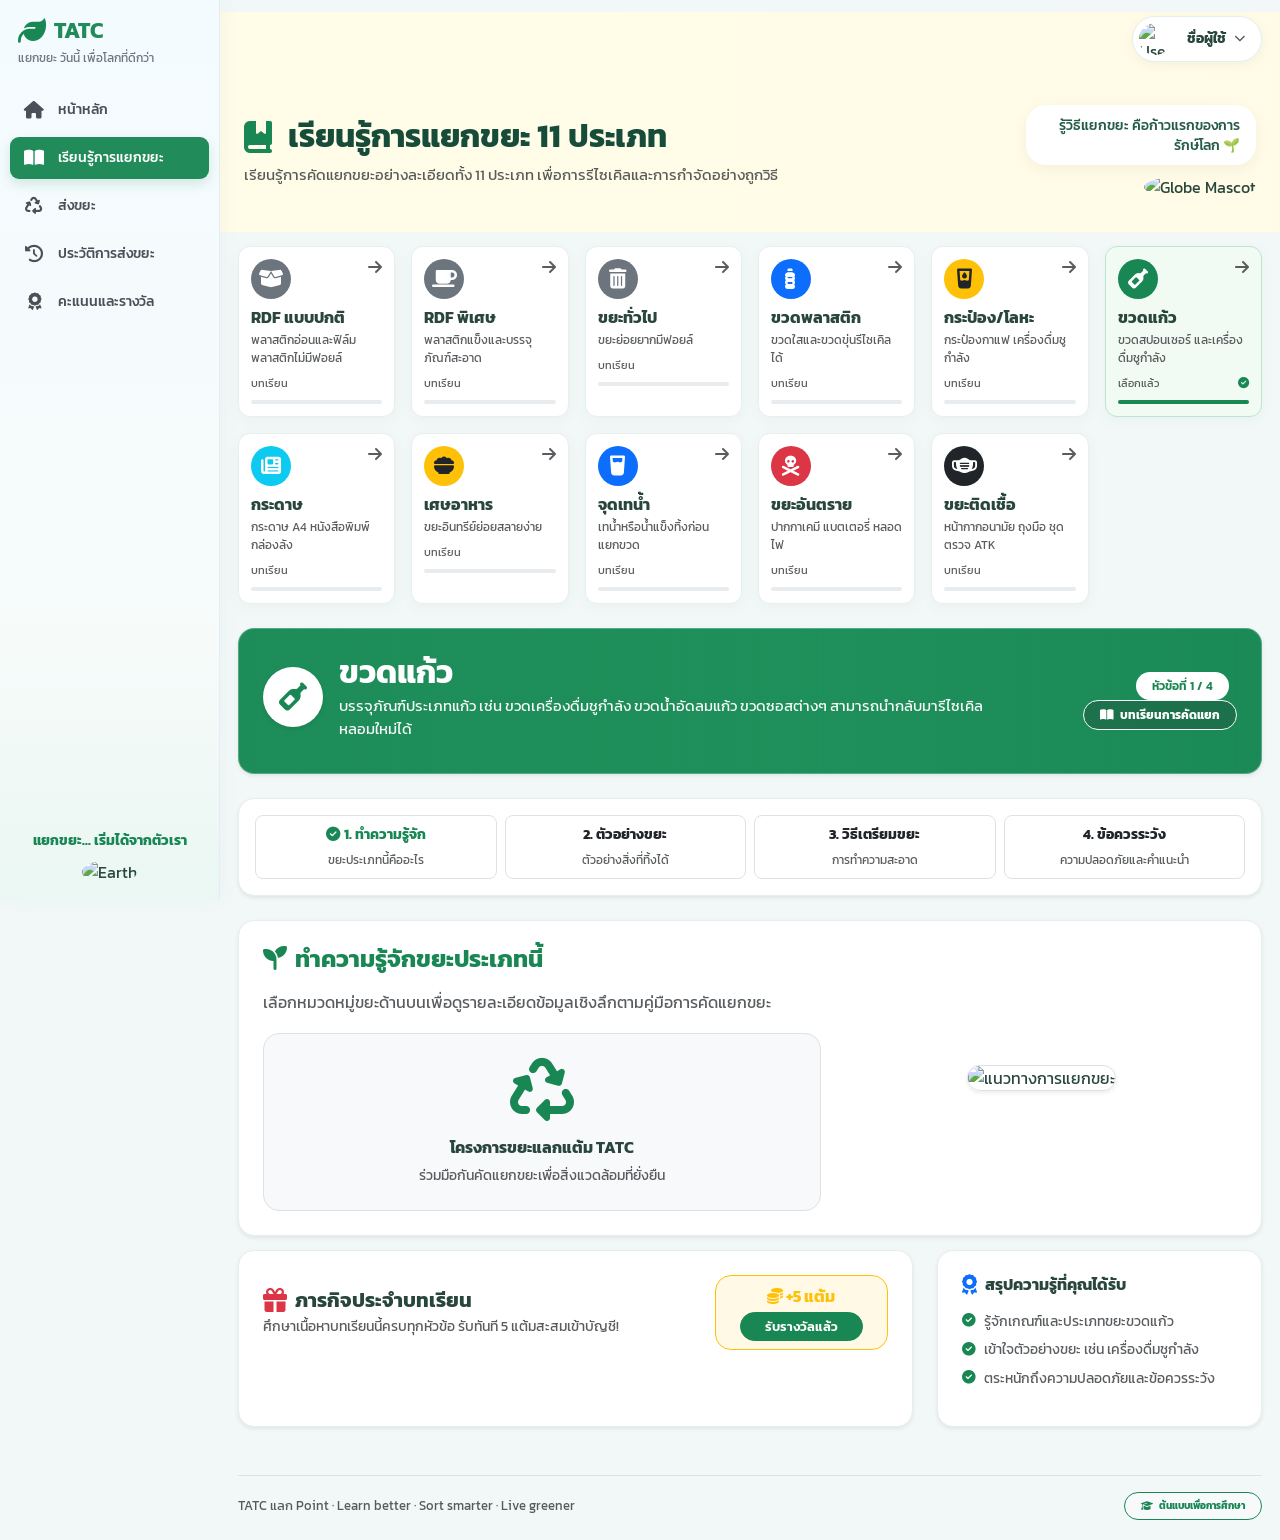
==== education.html @ 81dd71fe "First Commit First" ====
<!DOCTYPE html>
<html lang="th">
<head>
    <meta charset="UTF-8">
    <meta name="viewport" content="width=device-width, initial-scale=1.0">
    <title>TATC แลก Point - เรียนรู้การแยกขยะ 11 ประเภท</title>
    <!-- Bootstrap 5 CSS -->
    <link href="https://cdn.jsdelivr.net/npm/bootstrap@5.3.2/dist/css/bootstrap.min.css" rel="stylesheet">
    <!-- Font Awesome Icons -->
    <link rel="stylesheet" href="https://cdnjs.cloudflare.com/ajax/libs/font-awesome/6.4.0/css/all.min.css">
    <!-- Google Fonts (Kanit) -->
    <link href="https://fonts.googleapis.com/css2?family=Kanit:wght@300;400;500;600;700&display=swap" rel="stylesheet">
    <link rel="stylesheet" href="shared.css">
    
    <style>
        body {
            font-family: 'Kanit', sans-serif;
            background-color: #f4f8f5;
            color: #333;
            overflow-x: hidden;
        }
        
        /* Sidebar Styling */
        .sidebar {
            width: 260px;
            background: #ffffff;
            min-height: 100vh;
            position: fixed;
            top: 0;
            left: 0;
            z-index: 1000;
            box-shadow: 2px 0 10px rgba(0,0,0,0.03);
            display: flex;
            flex-direction: column;
            justify-content: space-between;
        }
        .sidebar-brand {
            padding: 20px 24px;
        }
        .brand-title {
            color: #198754;
            font-weight: 700;
            font-size: 1.5rem;
            margin-bottom: 0;
        }
        .brand-subtitle {
            font-size: 0.75rem;
            color: #6c757d;
        }
        .sidebar-menu {
            padding: 0 16px;
            list-style: none;
            margin: 0;
        }
        .sidebar-menu li a {
            display: flex;
            align-items: center;
            padding: 12px 16px;
            color: #495057;
            text-decoration: none;
            border-radius: 12px;
            font-weight: 500;
            margin-bottom: 6px;
            transition: all 0.2s;
        }
        .sidebar-menu li a i {
            margin-right: 12px;
            font-size: 1.1rem;
            width: 24px;
            text-align: center;
        }
        .sidebar-menu li.active a, .sidebar-menu li a:hover {
            background-color: #198754;
            color: #ffffff;
        }
        .sidebar-profile-card {
            background: #f8f9fa;
            border-radius: 16px;
            padding: 12px 16px;
            margin: 16px;
            display: flex;
            align-items: center;
        }
        .sidebar-profile-card img {
            width: 40px;
            height: 40px;
            border-radius: 50%;
            object-fit: cover;
            margin-right: 12px;
        }
        .sidebar-footer-banner {
            padding: 16px;
            text-align: center;
        }

        /* Main Content Layout */
        .main-content {
            margin-left: 260px;
            padding: 24px;
        }

        /* Top Header Navbar */
        .top-navbar {
            display: flex;
            justify-content: flex-end;
            align-items: center;
            margin-bottom: 24px;
        }
        .top-icon-btn {
            background: #ffffff;
            border: none;
            width: 40px;
            height: 40px;
            border-radius: 50%;
            box-shadow: 0 2px 5px rgba(0,0,0,0.05);
            display: flex;
            align-items: center;
            justify-content: center;
            margin-right: 12px;
            color: #495057;
            position: relative;
        }
        .top-user-pill {
            background: #ffffff;
            border-radius: 50px;
            padding: 6px 16px 6px 6px;
            display: flex;
            align-items: center;
            box-shadow: 0 2px 5px rgba(0,0,0,0.05);
        }
        .top-user-pill img {
            width: 32px;
            height: 32px;
            border-radius: 50%;
            margin-right: 8px;
        }

        /* Hero Banner */
        .hero-banner {
            background: linear-gradient(135deg, #e8f5e9 0%, #c8e6c9 100%);
            border-radius: 24px;
            padding: 30px;
            position: relative;
            margin-bottom: 24px;
            overflow: hidden;
        }
        .hero-banner h1 {
            color: #1b5e20;
            font-weight: 700;
        }
        .speech-bubble {
            background: #ffffff;
            padding: 10px 16px;
            border-radius: 20px;
            font-size: 0.85rem;
            font-weight: 500;
            box-shadow: 0 4px 15px rgba(0,0,0,0.05);
            display: inline-block;
            position: relative;
        }

        /* Category Cards Row */
        .category-card {
            background: #ffffff;
            border-radius: 16px;
            padding: 16px;
            border: 2px solid transparent;
            transition: all 0.2s;
            cursor: pointer;
            box-shadow: 0 2px 8px rgba(0,0,0,0.02);
            height: 100%;
        }
        .category-card.active {
            border-color: #198754;
            background: #fdfdfd;
        }
        .cat-icon {
            width: 48px;
            height: 48px;
            border-radius: 12px;
            display: flex;
            align-items: center;
            justify-content: center;
            font-size: 1.25rem;
            color: #ffffff;
            margin-bottom: 12px;
        }

        /* Lesson Main Card */
        .lesson-main-card {
            background: linear-gradient(135deg, #1b5e20 0%, #2e7d32 100%);
            border-radius: 24px;
            color: #ffffff;
            padding: 24px;
            margin-bottom: 24px;
            position: relative;
        }

        /* Lesson Content Container */
        .content-box {
            background: #ffffff;
            border-radius: 24px;
            padding: 24px;
            box-shadow: 0 2px 10px rgba(0,0,0,0.02);
            margin-bottom: 24px;
        }
        
        /* Stepper List */
        .stepper-list {
            list-style: none;
            padding: 0;
            margin: 0;
        }
        .stepper-item {
            display: flex;
            align-items: center;
            padding: 12px 16px;
            border-radius: 12px;
            margin-bottom: 8px;
            cursor: pointer;
            background: #f8f9fa;
            font-weight: 500;
            color: #495057;
        }
        .stepper-item.active {
            background: #e8f5e9;
            color: #198754;
            border-left: 4px solid #198754;
        }
        .stepper-number {
            width: 28px;
            height: 28px;
            border-radius: 50%;
            background: #e9ecef;
            color: #495057;
            display: flex;
            align-items: center;
            justify-content: center;
            font-size: 0.85rem;
            margin-right: 12px;
            font-weight: 600;
        }
        .stepper-item.active .stepper-number {
            background: #198754;
            color: #ffffff;
        }

        /* Info Highlight Box */
        .info-highlight {
            background: #fff8e1;
            border-radius: 16px;
            padding: 16px;
            border: 1px solid #ffe082;
            display: flex;
            align-items: center;
            justify-content: space-between;
            margin-bottom: 20px;
        }

        /* Video Mockup */
        .video-mockup {
            background: #000;
            border-radius: 16px;
            overflow: hidden;
            position: relative;
            height: 240px;
            display: flex;
            align-items: center;
            justify-content: center;
            background-image: url('https://images.unsplash.com/photo-1532996122724-e3c3fa4a0d5d?auto=format&fit=crop&w=800&q=80');
            background-size: cover;
            background-position: center;
        }
        .video-overlay {
            position: absolute;
            top: 0; left: 0; width: 100%; height: 100%;
            background: rgba(0,0,0,0.3);
            display: flex;
            flex-direction: column;
            justify-content: space-between;
            padding: 16px;
        }

        /* Quiz Card Styling */
        .quiz-option {
            border: 1px solid #dee2e6;
            border-radius: 12px;
            padding: 12px 16px;
            margin-bottom: 10px;
            display: flex;
            align-items: center;
            cursor: pointer;
            transition: all 0.2s;
        }
        .quiz-option.selected-correct {
            border-color: #198754;
            background: #f4fcf6;
        }
        .quiz-badge-letter {
            width: 28px;
            height: 28px;
            border-radius: 50%;
            background: #e9ecef;
            display: flex;
            align-items: center;
            justify-content: center;
            font-size: 0.85rem;
            font-weight: 600;
            margin-right: 12px;
        }
        .quiz-option.selected-correct .quiz-badge-letter {
            background: #198754;
            color: #fff;
        }

        /* Mission Progress Footer */
        .mission-step-dot {
            width: 32px;
            height: 32px;
            border-radius: 50%;
            background: #198754;
            color: white;
            display: flex;
            align-items: center;
            justify-content: center;
            font-size: 0.85rem;
        }

        :root {
            --eco-green: #218b5a;
            --eco-ink: #28463b;
            --eco-muted: #74867f;
            --eco-line: #e2eee8;
            --eco-canvas: #f2f8f8;
        }

        body {
            background: var(--eco-canvas);
            color: var(--eco-ink);
        }

        .sidebar {
            width: 220px;
            background: linear-gradient(180deg, #f4fbff 0%, #f6fbfa 72%, #eaf7f3 100%);
            border-right: 1px solid #e2eff1;
            box-shadow: 3px 0 18px rgba(42, 90, 76, 0.04);
        }

        .sidebar-brand {
            padding: 17px 18px 22px;
        }

        .brand-title {
            font-size: 1.35rem;
            color: var(--eco-green);
        }

        .sidebar-menu {
            padding: 0 10px;
        }

        .sidebar-menu li a {
            min-height: 42px;
            padding: 9px 12px;
            border-radius: 9px;
            font-size: 0.9rem;
        }

        .sidebar-menu li.active a,
        .sidebar-menu li a:hover {
            background: var(--eco-green);
            box-shadow: 0 5px 12px rgba(33, 139, 90, 0.17);
        }

        .sidebar-profile-card {
            background: rgba(255, 255, 255, 0.8);
            border: 1px solid #e4efec;
            border-radius: 12px;
        }

        .sidebar-footer-banner img {
            object-position: center;
        }

        .main-content {
            margin-left: 220px;
            padding: 16px 18px 20px;
            position: relative;
            isolation: isolate;
        }

        .top-navbar {
            min-height: 36px;
            margin-bottom: 10px;
        }

        .top-icon-btn,
        .top-user-pill {
            border: 1px solid #e7efed;
            box-shadow: 0 3px 12px rgba(47, 88, 73, 0.06);
        }

        .hero-banner {
            min-height: 108px;
            margin-bottom: 14px;
            padding: 18px 24px;
            border: 1px solid rgba(184, 223, 227, 0.8);
            border-radius: 14px;
            background-color: #fffbe7;
            background-image: linear-gradient(90deg, rgba(255, 252, 232, 0.94) 0%, rgba(255, 252, 232, 0.78) 40%, rgba(255, 252, 232, 0.12) 100%), url('https://media.istockphoto.com/id/2163483555/th/%E0%B9%80%E0%B8%A7%E0%B8%84%E0%B9%80%E0%B8%95%E0%B8%AD%E0%B8%A3%E0%B9%8C/%E0%B8%9C%E0%B8%B9%E0%B9%89%E0%B8%84%E0%B8%99%E0%B8%97%E0%B9%8D%E0%B8%B2%E0%B8%84%E0%B8%A7%E0%B8%B2%E0%B8%A1%E0%B8%AA%E0%B8%B0%E0%B8%AD%E0%B8%B2%E0%B8%94%E0%B8%AA%E0%B8%A7%E0%B8%99%E0%B8%AA%E0%B8%B2%E0%B8%98%E0%B8%B2%E0%B8%A3%E0%B8%93%E0%B8%B0%E0%B9%83%E0%B8%99%E0%B9%80%E0%B8%A1%E0%B8%B7%E0%B8%AD%E0%B8%87-%E0%B9%80%E0%B8%94%E0%B9%87%E0%B8%81%E0%B8%8A%E0%B8%B2%E0%B8%A2%E0%B9%81%E0%B8%A5%E0%B8%B0%E0%B9%80%E0%B8%94%E0%B9%87%E0%B8%81%E0%B8%AB%E0%B8%8D%E0%B8%B4%E0%B8%87%E0%B9%80%E0%B8%81%E0%B9%87%E0%B8%9A%E0%B8%82%E0%B8%A2%E0%B8%B0%E0%B8%9E%E0%B8%A5%E0%B8%B2%E0%B8%AA%E0%B8%95%E0%B8%B4%E0%B8%81%E0%B8%A3%E0%B9%88%E0%B8%A7%E0%B8%A1%E0%B8%81%E0%B8%B1%E0%B8%99%E0%B9%83%E0%B8%8A%E0%B9%89%E0%B8%84%E0%B8%A3%E0%B8%B2%E0%B8%94-%E0%B8%97%E0%B8%B5%E0%B8%A1%E0%B9%80.jpg?s=612x612&w=0&k=20&c=bIt_rWW-5ENW_3-uXwUyqMyyF5CviFqL4nyTFK23V7U=');
            background-position: center center, center center;
            background-size: cover;
        }

        .hero-banner h1 {
            color: #174c3b;
        }

        .hero-banner {
            min-height: 160px;
            margin-right: -18px;
            margin-left: -18px;
            border: 0;
            border-radius: 0;
            position: relative;
            overflow: visible;
            background-color: transparent;
            background-size: 0 0;
        }

        .hero-banner::before {
            content: "";
            position: absolute;
            z-index: -1;
            top: -60px;
            right: 0;
            bottom: 0;
            left: 0;
            background-color: #fffbe7;
            background-image: inherit;
            background-position: center center;
            background-repeat: no-repeat;
            background-size: cover;
            pointer-events: none;
        }

        .category-card {
            padding: 12px;
            border: 1px solid #e8efec;
            border-radius: 12px;
            box-shadow: 0 4px 14px rgba(48, 88, 73, 0.045);
        }

        .category-card.active {
            border-color: #bce5cf;
            background: #f1fbf4;
        }

        .cat-icon {
            width: 40px;
            height: 40px;
            border-radius: 50%;
            margin-bottom: 9px;
        }

        .lesson-main-card {
            min-height: 104px;
            margin-bottom: 14px;
            padding: 17px 20px;
            border: 1px solid rgba(255, 255, 255, 0.25);
            border-radius: 14px;
            background-image: linear-gradient(90deg, rgba(31, 143, 91, 0.68) 0%, rgba(39, 157, 101, 0.38) 57%, rgba(39, 157, 101, 0.12) 100%), url('https://i.pinimg.com/736x/43/e3/24/43e3244cbaf8cad4c52251a75f16fbd8.jpg');
            background-position: center center, center center;
            background-size: cover;
        }

        .lesson-main-card .row {
            min-height: 68px;
        }

        .content-box {
            padding: 17px;
            border: 1px solid #e5efed;
            border-radius: 13px;
            box-shadow: 0 5px 18px rgba(47, 88, 73, 0.04);
            margin-bottom: 14px;
        }

        .stepper-item {
            padding: 9px 10px;
            border-radius: 9px;
        }

        .stepper-item.active {
            border-left-width: 3px;
        }

        .info-highlight {
            padding: 12px;
            border-radius: 10px;
            margin-bottom: 12px;
        }

        .video-mockup {
            height: auto;
            aspect-ratio: 16 / 9;
            border-radius: 11px;
            background-position: center;
        }

        .video-overlay {
            padding: 12px;
        }

        .quiz-option {
            padding: 9px 11px;
            border-radius: 10px;
        }

        .quiz-option span {
            min-width: 0;
        }

        .mission-track {
            min-width: 0;
        }

        /* ------------------------------------
           Horizontal Scroll สำหรับหน้าจอโทรศัพท์ 
        ------------------------------------ */
        @media (max-width: 767.98px) {
            .waste-category-scroll {
                display: flex !important;
                flex-wrap: nowrap !important;
                overflow-x: auto !important;
                scroll-snap-type: x mandatory;
                -webkit-overflow-scrolling: touch;
                padding-bottom: 12px !important;
                margin-right: -12px !important;
                margin-left: -12px !important;
                padding-right: 12px !important;
                padding-left: 12px !important;
                scroll-behavior: smooth;
            }

            .waste-category-scroll::-webkit-scrollbar {
                display: none;
            }
            .waste-category-scroll {
                -ms-overflow-style: none;
                scrollbar-width: none;
            }

            .waste-category-scroll > .col {
                flex: 0 0 200px !important;
                max-width: 200px !important;
                scroll-snap-align: start;
            }

            .sidebar {
                position: relative;
                width: 100%;
                min-height: 0;
                box-shadow: 0 3px 14px rgba(42, 90, 76, 0.05);
            }

            .sidebar > div:first-child {
                min-width: 0;
            }

            .sidebar-brand {
                padding: 11px 16px 7px;
            }

            .brand-subtitle,
            .sidebar-profile-card,
            .sidebar-footer-banner {
                display: none;
            }

            .sidebar-menu {
                display: flex;
                gap: 4px;
                overflow-x: auto;
                padding: 0 12px 10px;
                scrollbar-width: thin;
            }

            .sidebar-menu li {
                flex: 0 0 auto;
            }

            .sidebar-menu li a {
                margin-bottom: 0;
                white-space: nowrap;
            }

            .sidebar-menu li a i {
                margin-right: 7px;
            }

            .main-content {
                margin-left: 0;
                padding: 14px 16px 20px;
            }

            .hero-banner {
                margin-right: -12px;
                margin-left: -12px;
                min-height: 100px;
            }

            .top-navbar {
                margin-bottom: 12px;
            }

            .lesson-main-card .col-md-4 {
                text-align: left !important;
                margin-top: 10px;
            }

            .content-box > .row > .border-end {
                border-right: 0 !important;
                border-bottom: 1px solid var(--eco-line);
                padding-bottom: 12px;
                margin-bottom: 15px;
            }

            .stepper-list {
                display: flex;
                gap: 8px;
                overflow-x: auto;
                padding-bottom: 4px;
                scrollbar-width: thin;
            }

            .stepper-item {
                flex: 0 0 170px;
                margin-bottom: 0;
            }

            .category-card {
                padding: 10px;
            }

            .category-card h6 {
                font-size: 0.88rem;
            }

            .category-card .d-flex.justify-content-between.align-items-center.text-muted {
                align-items: flex-start !important;
                gap: 4px;
            }

            .lesson-main-card {
                padding: 15px;
                background-position: center, 62% center;
            }

            .lesson-main-card h3 {
                font-size: 1.25rem;
            }

            .lesson-main-card p {
                line-height: 1.45;
            }

            .content-box {
                padding: 14px;
            }

            .content-box .ps-md-4 {
                padding-left: calc(var(--bs-gutter-x) * 0.5) !important;
            }

            .mission-track {
                display: grid !important;
                grid-template-columns: repeat(3, minmax(0, 1fr));
                gap: 12px 6px;
                padding: 8px 0 !important;
            }

            .mission-track hr {
                display: none;
            }

            .mission-track > div {
                min-width: 0;
            }

            .mission-track > div span {
                display: block;
                line-height: 1.35;
            }

            .main-content > .row.g-4 {
                --bs-gutter-y: 0.75rem;
            }

            .main-content > .d-flex.justify-content-between.align-items-center.mt-5 {
                flex-wrap: wrap;
                justify-content: center !important;
                gap: 10px;
                margin-top: 1.5rem !important;
                text-align: center;
            }
        }

        @media (min-width: 1400px) {
            .main-content {
                padding-right: 28px;
                padding-left: 28px;
            }

            .hero-banner {
                margin-right: -28px;
                margin-left: -28px;
            }
        }

        @media (min-width: 768px) and (max-width: 991.98px) {
            .sidebar {
                width: 190px;
            }

            .sidebar-brand {
                padding: 14px 12px 18px;
            }

            .sidebar-menu {
                padding: 0 8px;
            }

            .sidebar-menu li a {
                padding: 8px 9px;
                font-size: 0.8rem;
            }

            .sidebar-menu li a i {
                width: 20px;
                margin-right: 8px;
                font-size: 1rem;
            }

            .sidebar-profile-card {
                margin: 10px;
                padding: 9px;
            }

            .sidebar-profile-card img {
                width: 34px;
                height: 34px;
                margin-right: 8px;
            }

            .sidebar-footer-banner {
                padding: 10px;
            }

            .sidebar-footer-banner img {
                width: 74px !important;
                height: 74px !important;
            }

            .main-content {
                margin-left: 190px;
                padding: 14px 12px 18px;
            }

            .hero-banner {
                margin-right: -12px;
                margin-left: -12px;
            }
        }

        @media (min-width: 840px) and (max-width: 991.98px) {
            .main-content > .row.g-4 {
                --bs-gutter-x: 1rem;
            }

            .main-content > .row.g-4 > .col-lg-8 {
                width: 66.666667%;
            }

            .main-content > .row.g-4 > .col-lg-4 {
                width: 33.333333%;
            }
        }

        @media (max-width: 420px) {
            .sidebar-menu li a {
                padding: 8px 10px;
                font-size: 0.8rem;
            }

            .top-user-pill {
                padding-right: 10px;
            }

            .top-user-pill span {
                max-width: 110px;
                overflow: hidden;
                text-overflow: ellipsis;
                white-space: nowrap;
            }

            .info-highlight {
                align-items: flex-start;
            }

            .info-highlight img {
                width: 40px !important;
                height: 40px !important;
            }

            .quiz-option {
                align-items: flex-start;
            }

            .quiz-option .quiz-badge-letter {
                flex: 0 0 28px;
            }

            .mission-track {
                grid-template-columns: repeat(2, minmax(0, 1fr));
            }
        }

        @media (prefers-reduced-motion: reduce) {
            *,
            *::before,
            *::after {
                scroll-behavior: auto !important;
                transition-duration: 0.01ms !important;
            }
        }
    </style>
</head>
<body>

    <!-- SIDEBAR -->
    <div class="sidebar">
        <div>
            <div class="sidebar-brand">
                <div class="d-flex align-items-center mb-1">
                    <i class="fa-solid fa-leaf text-success fs-3 me-2"></i>
                    <h2 class="brand-title">TATC</h2>
                </div>
                <div class="brand-subtitle">แยกขยะ วันนี้ เพื่อโลกที่ดีกว่า</div>
            </div>
            
            <ul class="sidebar-menu">
                <li><a href="home.html"><i class="fa-solid fa-house"></i> หน้าหลัก</a></li>
                <li class="active"><a href="#"><i class="fa-solid fa-book-open"></i> เรียนรู้การแยกขยะ</a></li>
                <li><a href="send-waste.html"><i class="fa-solid fa-recycle"></i> ส่งขยะ</a></li>
                <li><a href="history.html"><i class="fa-solid fa-clock-rotate-left"></i> ประวัติการส่งขยะ</a></li>
                <li><a href="rewards.html"><i class="fa-solid fa-award"></i> คะแนนและรางวัล</a></li>
                <!-- <li><a href="review.html"><i class="fa-solid fa-clipboard-check"></i> ตรวจสอบขยะ (กรรมการ)</a></li>
                <li><a href="users.html"><i class="fa-solid fa-users-gear"></i> จัดการผู้ใช้งาน (Admin)</a></li>
                <li><a href="staff-dashboard.html"><i class="fa-solid fa-chart-line"></i> ภาพรวม TAT/TMT</a></li> -->
            </ul>
        </div>

        <div>
            <div class="sidebar-footer-banner text-center">
                <div class="fw-bold text-success" style="font-size: 0.9rem;">แยกขยะ... เริ่มได้จากตัวเรา</div>
                <img src="https://images.unsplash.com/photo-1542601906990-b4d3fb778b09?auto=format&fit=crop&w=200&q=80" class="img-fluid rounded-circle mt-2" style="width: 100px; height: 100px; object-fit: cover;" alt="Earth">
            </div>
        </div>
    </div>

    <!-- MAIN CONTENT AREA -->
    <div class="main-content">
        
        <!-- Top Navbar -->
        <div class="top-navbar">
           <div class="dropdown">
                <div class="top-user-pill d-flex align-items-center gap-2 cursor-pointer" data-bs-toggle="dropdown" aria-expanded="false" style="cursor: pointer;">
                    <img src="https://images.unsplash.com/photo-1535713875002-d1d0cf377fde?auto=format&fit=crop&w=100&q=80" alt="User Profile" class="rounded-circle" width="35" height="35">
                    <span class="fw-bold" style="font-size: 0.88rem;" id="textUser_second">ชื่อผู้ใช้</span>
                    <i class="fa-solid fa-chevron-down text-muted" style="font-size: 0.7rem;"></i>
                </div>

                <!-- 🌟 เมนูดรอปดาวน์สำหรับ Logout -->
                <ul class="dropdown-menu dropdown-menu-end shadow-sm rounded-3 border-0 mt-2">
                    <li>
                        <a class="dropdown-item text-danger fw-semibold py-2 d-flex align-items-center gap-2" href="#" id="logout-btn">
                            <i class="fa-solid fa-right-from-bracket"></i> ออกจากระบบ (Logout)
                        </a>
                    </li>
                </ul>
            </div>
        </div>

        <!-- Header Banner -->
        <div class="hero-banner d-flex justify-content-between align-items-center">
            <div>
                <div class="d-flex align-items-center mb-2">
                    <i class="fa-solid fa-book-bookmark text-success fs-2 me-3"></i>
                    <h1 class="mb-0 fs-2">เรียนรู้การแยกขยะ 11 ประเภท</h1>
                </div>
                <p class="text-muted mb-0" style="font-size: 0.95rem;">เรียนรู้การคัดแยกขยะอย่างละเอียดทั้ง 11 ประเภท เพื่อการรีไซเคิลและการกำจัดอย่างถูกวิธี</p>
            </div>
            <div class="text-end d-none d-lg-block">
                <div class="speech-bubble mb-2">
                    รู้วิธีแยกขยะ คือก้าวแรกของการรักษ์โลก 🌱
                </div>
                <div>
                    <img src="https://images.unsplash.com/photo-1518531933037-91b2f5f229cc?auto=format&fit=crop&w=120&q=80" class="rounded-circle" style="width: 70px; height: 70px; object-fit: cover;" alt="Globe Mascot">
                </div>
            </div>
        </div>

        <!-- 11 Category Cards Grid (เพิ่ม class waste-category-scroll เพื่อรองรับการปัดขวาบนมือถือ) -->
        <div class="row row-cols-2 row-cols-sm-3 row-cols-md-4 row-cols-lg-6 g-3 mb-4 waste-category-scroll" style="cursor: pointer;">
            
            <!-- 1. RDF แบบปกติ -->
            <div class="col">
                <div class="category-card" data-category="1">
                    <div class="d-flex justify-content-between align-items-start">
                        <div class="cat-icon bg-secondary"><i class="fa-solid fa-box-open"></i></div>
                        <i class="fa-solid fa-arrow-right text-muted"></i>
                    </div>
                    <h6 class="fw-bold mb-1">RDF แบบปกติ</h6>
                    <p class="text-muted mb-2" style="font-size: 0.75rem;">พลาสติกอ่อนและฟิล์มพลาสติกไม่มีฟอยล์</p>
                    <div class="d-flex justify-content-between align-items-center text-muted" style="font-size: 0.7rem;"><span>บทเรียน</span></div>
                    <div class="progress mt-2" style="height: 4px;"><div class="progress-bar bg-secondary" style="width: 0%;"></div></div>
                </div>
            </div>

            <!-- 2. RDF พิเศษ -->
            <div class="col">
                <div class="category-card" data-category="2">
                    <div class="d-flex justify-content-between align-items-start">
                        <div class="cat-icon bg-secondary"><i class="fa-solid fa-mug-saucer"></i></div>
                        <i class="fa-solid fa-arrow-right text-muted"></i>
                    </div>
                    <h6 class="fw-bold mb-1">RDF พิเศษ</h6>
                    <p class="text-muted mb-2" style="font-size: 0.75rem;">พลาสติกแข็งและบรรจุภัณฑ์สะอาด</p>
                    <div class="d-flex justify-content-between align-items-center text-muted" style="font-size: 0.7rem;"><span>บทเรียน</span></div>
                    <div class="progress mt-2" style="height: 4px;"><div class="progress-bar bg-secondary" style="width: 0%;"></div></div>
                </div>
            </div>

            <!-- 3. ขยะทั่วไป -->
            <div class="col">
                <div class="category-card" data-category="3">
                    <div class="d-flex justify-content-between align-items-start">
                        <div class="cat-icon bg-secondary"><i class="fa-solid fa-trash-can"></i></div>
                        <i class="fa-solid fa-arrow-right text-muted"></i>
                    </div>
                    <h6 class="fw-bold mb-1">ขยะทั่วไป</h6>
                    <p class="text-muted mb-2" style="font-size: 0.75rem;">ขยะย่อยยากมีฟอยล์</p>
                    <div class="d-flex justify-content-between align-items-center text-muted" style="font-size: 0.7rem;"><span>บทเรียน</span></div>
                    <div class="progress mt-2" style="height: 4px;"><div class="progress-bar bg-secondary" style="width: 0%;"></div></div>
                </div>
            </div>

            <!-- 4. ขวดพลาสติก -->
            <div class="col">
                <div class="category-card" data-category="4">
                    <div class="d-flex justify-content-between align-items-start">
                        <div class="cat-icon bg-primary"><i class="fa-solid fa-bottle-water"></i></div>
                        <i class="fa-solid fa-arrow-right text-muted"></i>
                    </div>
                    <h6 class="fw-bold mb-1">ขวดพลาสติก</h6>
                    <p class="text-muted mb-2" style="font-size: 0.75rem;">ขวดใสและขวดขุ่นรีไซเคิลได้</p>
                    <div class="d-flex justify-content-between align-items-center text-muted" style="font-size: 0.7rem;"><span>บทเรียน</span></div>
                    <div class="progress mt-2" style="height: 4px;"><div class="progress-bar bg-secondary" style="width: 0%;"></div></div>
                </div>
            </div>

            <!-- 5. กระป๋อง/โลหะ -->
            <div class="col">
                <div class="category-card" data-category="5">
                    <div class="d-flex justify-content-between align-items-start">
                        <div class="cat-icon bg-warning text-dark"><i class="fa-solid fa-glass-water-droplet"></i></div>
                        <i class="fa-solid fa-arrow-right text-muted"></i>
                    </div>
                    <h6 class="fw-bold mb-1">กระป๋อง/โลหะ</h6>
                    <p class="text-muted mb-2" style="font-size: 0.75rem;">กระป๋องกาแฟ เครื่องดื่มชูกำลัง</p>
                    <div class="d-flex justify-content-between align-items-center text-muted" style="font-size: 0.7rem;"><span>บทเรียน</span></div>
                    <div class="progress mt-2" style="height: 4px;"><div class="progress-bar bg-secondary" style="width: 0%;"></div></div>
                </div>
            </div>

            <!-- 6. ขวดแก้ว (ค่าเริ่มต้น Active) -->
            <div class="col">
                <div class="category-card active" data-category="6">
                    <div class="d-flex justify-content-between align-items-start">
                        <div class="cat-icon bg-success"><i class="fa-solid fa-wine-bottle"></i></div>
                        <i class="fa-solid fa-arrow-right text-muted"></i>
                    </div>
                    <h6 class="fw-bold mb-1">ขวดแก้ว</h6>
                    <p class="text-muted mb-2" style="font-size: 0.75rem;">ขวดสปอนเซอร์ และเครื่องดื่มชูกำลัง</p>
                    <div class="d-flex justify-content-between align-items-center text-muted" style="font-size: 0.7rem;">
                        <span>เลือกแล้ว</span>
                        <i class="fa-solid fa-circle-check text-success"></i>
                    </div>
                    <div class="progress mt-2" style="height: 4px;"><div class="progress-bar bg-success" style="width: 100%;"></div></div>
                </div>
            </div>

            <!-- 7. กระดาษ -->
            <div class="col">
                <div class="category-card" data-category="7">
                    <div class="d-flex justify-content-between align-items-start">
                        <div class="cat-icon bg-info text-white"><i class="fa-solid fa-newspaper"></i></div>
                        <i class="fa-solid fa-arrow-right text-muted"></i>
                    </div>
                    <h6 class="fw-bold mb-1">กระดาษ</h6>
                    <p class="text-muted mb-2" style="font-size: 0.75rem;">กระดาษ A4 หนังสือพิมพ์ กล่องลัง</p>
                    <div class="d-flex justify-content-between align-items-center text-muted" style="font-size: 0.7rem;"><span>บทเรียน</span></div>
                    <div class="progress mt-2" style="height: 4px;"><div class="progress-bar bg-secondary" style="width: 0%;"></div></div>
                </div>
            </div>

            <!-- 8. ถังเศษอาหาร -->
            <div class="col">
                <div class="category-card" data-category="8">
                    <div class="d-flex justify-content-between align-items-start">
                        <div class="cat-icon bg-warning text-dark"><i class="fa-solid fa-bowl-food"></i></div>
                        <i class="fa-solid fa-arrow-right text-muted"></i>
                    </div>
                    <h6 class="fw-bold mb-1">เศษอาหาร</h6>
                    <p class="text-muted mb-2" style="font-size: 0.75rem;">ขยะอินทรีย์ย่อยสลายง่าย</p>
                    <div class="d-flex justify-content-between align-items-center text-muted" style="font-size: 0.7rem;"><span>บทเรียน</span></div>
                    <div class="progress mt-2" style="height: 4px;"><div class="progress-bar bg-secondary" style="width: 0%;"></div></div>
                </div>
            </div>

            <!-- 9. ถังน้ำและเครื่องดื่ม -->
            <div class="col">
                <div class="category-card" data-category="9">
                    <div class="d-flex justify-content-between align-items-start">
                        <div class="cat-icon bg-primary"><i class="fa-solid fa-glass-water"></i></div>
                        <i class="fa-solid fa-arrow-right text-muted"></i>
                    </div>
                    <h6 class="fw-bold mb-1">จุดเทน้ำ</h6>
                    <p class="text-muted mb-2" style="font-size: 0.75rem;">เทน้ำหรือน้ำแข็งทิ้งก่อนแยกขวด</p>
                    <div class="d-flex justify-content-between align-items-center text-muted" style="font-size: 0.7rem;"><span>บทเรียน</span></div>
                    <div class="progress mt-2" style="height: 4px;"><div class="progress-bar bg-secondary" style="width: 0%;"></div></div>
                </div>
            </div>

            <!-- 10. ขยะอันตราย -->
            <div class="col">
                <div class="category-card" data-category="10">
                    <div class="d-flex justify-content-between align-items-start">
                        <div class="cat-icon bg-danger"><i class="fa-solid fa-skull-crossbones"></i></div>
                        <i class="fa-solid fa-arrow-right text-muted"></i>
                    </div>
                    <h6 class="fw-bold mb-1">ขยะอันตราย</h6>
                    <p class="text-muted mb-2" style="font-size: 0.75rem;">ปากกาเคมี แบตเตอรี่ หลอดไฟ</p>
                    <div class="d-flex justify-content-between align-items-center text-muted" style="font-size: 0.7rem;"><span>บทเรียน</span></div>
                    <div class="progress mt-2" style="height: 4px;"><div class="progress-bar bg-secondary" style="width: 0%;"></div></div>
                </div>
            </div>

            <!-- 11. ขยะติดเชื้อ -->
            <div class="col">
                <div class="category-card" data-category="11">
                    <div class="d-flex justify-content-between align-items-start">
                        <div class="cat-icon bg-dark text-white"><i class="fa-solid fa-mask-face"></i></div>
                        <i class="fa-solid fa-arrow-right text-muted"></i>
                    </div>
                    <h6 class="fw-bold mb-1">ขยะติดเชื้อ</h6>
                    <p class="text-muted mb-2" style="font-size: 0.75rem;">หน้ากากอนามัย ถุงมือ ชุดตรวจ ATK</p>
                    <div class="d-flex justify-content-between align-items-center text-muted" style="font-size: 0.7rem;"><span>บทเรียน</span></div>
                    <div class="progress mt-2" style="height: 4px;"><div class="progress-bar bg-secondary" style="width: 0%;"></div></div>
                </div>
            </div>
        </div>

        <!-- ส่วนแสดงผลบทเรียนด้านล่าง (ใส่ ID เพื่อให้ JavaScript เปลี่ยนข้อความตามหมวดหมู่ได้) -->
        <div class="container-fluid px-0">
            <div class="lesson-main-card p-4 rounded-4 shadow-sm mb-4 bg-success text-white" id="lesson-banner">
                <div class="row align-items-center">
                    <div class="col-md-9">
                        <div class="d-flex align-items-center mb-2">
                            <div class="bg-white text-success rounded-circle p-3 me-3 d-flex align-items-center justify-content-center shadow-sm" style="width: 60px; height: 60px;">
                                <i class="fa-solid fa-wine-bottle fs-3" id="banner-icon"></i>
                            </div>
                            <div>
                                <h2 class="fw-bold mb-1" id="banner-title">ขวดแก้ว</h2>
                                <p class="text-light opacity-90 mb-0" id="banner-desc" style="font-size: 0.95rem;">บรรจุภัณฑ์ประเภทแก้ว เช่น ขวดเครื่องดื่มชูกำลัง ขวดน้ำอัดลมแก้ว ขวดซอสต่างๆ สามารถนำกลับมารีไซเคิลหลอมใหม่ได้</p>
                            </div>
                        </div>
                    </div>
                    <div class="col-md-3 text-md-end mt-3 mt-md-0">
                        <span class="badge bg-white text-success px-3 py-2 rounded-pill me-2 fw-semibold" id="current-step-badge">หัวข้อที่ 1 / 4</span>
                        <span class="badge bg-dark bg-opacity-25 border border-light px-3 py-2 rounded-pill"><i class="fa-solid fa-book-open me-1"></i> บทเรียนการคัดแยก</span>
                    </div>
                </div>
            </div>

            <!-- Stepper Navigation Bar -->
            <div class="content-box p-3 mb-4 rounded-4 shadow-sm bg-white">
                <div class="row text-center g-2" style="cursor: pointer;">
                    <div class="col">
                        <div class="stepper-tab active p-2 rounded-3 border transition-all" data-step="1" id="tab-1">
                            <div class="fw-bold text-success" style="font-size: 0.9rem;"><i class="fa-solid fa-circle-check me-1"></i>1. ทำความรู้จัก</div>
                            <small class="text-muted" style="font-size: 0.75rem;" id="step-sub-1">ขยะประเภทนี้คืออะไร</small>
                        </div>
                    </div>
                    <div class="col">
                        <div class="stepper-tab p-2 rounded-3 border transition-all" data-step="2" id="tab-2">
                            <div class="fw-bold text-dark" style="font-size: 0.9rem;">2. ตัวอย่างขยะ</div>
                            <small class="text-muted" style="font-size: 0.75rem;" id="step-sub-2">ตัวอย่างสิ่งที่ทิ้งได้</small>
                        </div>
                    </div>
                    <div class="col">
                        <div class="stepper-tab p-2 rounded-3 border transition-all" data-step="3" id="tab-3">
                            <div class="fw-bold text-dark" style="font-size: 0.9rem;">3. วิธีเตรียมขยะ</div>
                            <small class="text-muted" style="font-size: 0.75rem;" id="step-sub-3">การทำความสะอาด</small>
                        </div>
                    </div>
                    <div class="col">
                        <div class="stepper-tab p-2 rounded-3 border transition-all" data-step="4" id="tab-4">
                            <div class="fw-bold text-dark" style="font-size: 0.9rem;">4. ข้อควรระวัง</div>
                            <small class="text-muted" style="font-size: 0.75rem;" id="step-sub-4">ความปลอดภัยและคำแนะนำ</small>
                        </div>
                    </div>
                </div>
            </div>

            <!-- Content Display Area -->
            <div class="content-box p-4 rounded-4 shadow-sm bg-white">
                
                <!-- ขั้นตอนที่ 1 -->
                <div class="step-content-pane" id="pane-1">
                    <div class="row align-items-center">
                        <div class="col-lg-7">
                            <h4 class="fw-bold text-success mb-3" id="content-title-1"><i class="fa-solid fa-seedling me-2"></i>ทำความรู้จักขยะประเภทนี้</h4>
                            <p class="text-muted" id="content-desc-1" style="font-size: 1rem; line-height: 1.7;">
                                เลือกหมวดหมู่ขยะด้านบนเพื่อดูรายละเอียดข้อมูลเชิงลึกตามคู่มือการคัดแยกขยะ
                            </p>
                            <div class="p-4 bg-light rounded-4 border text-center">
                                <i class="fa-solid fa-recycle text-success display-3 mb-3" id="content-box-icon"></i>
                                <h6 class="fw-bold" id="content-box-title">โครงการขยะแลกแต้ม TATC</h6>
                                <p class="text-muted small mb-0" id="content-box-desc">ร่วมมือกันคัดแยกขยะเพื่อสิ่งแวดล้อมที่ยั่งยืน</p>
                            </div>
                        </div>
                        <div class="col-lg-5 text-center">
                            <div class="text-center my-3">
                                <img src="https://isowhsbdzyzbitdocrol.supabase.co/storage/v1/object/public/waste-bucket/waste-images/ImageDefault/Type6.jfif" alt="แนวทางการแยกขยะ" id="category-image" class="img-fluid rounded-4 shadow-sm border" style="max-height: 400px; object-fit: contain;">
                            </div>
                        </div>
                    </div>
                </div>

                <!-- ขั้นตอนที่ 2 -->
                <div class="step-content-pane d-none" id="pane-2">
                    <div class="row align-items-center">
                        <div class="col-lg-7">
                            <h4 class="fw-bold text-success mb-3"><i class="fa-solid fa-box-open me-2"></i>ตัวอย่างสิ่งที่ทิ้งได้</h4>
                            <p class="text-muted" id="content-desc-2" style="font-size: 1rem; line-height: 1.7;">-</p>
                        </div>
                        <div class="col-lg-5 text-center">
                            <div class="p-4 bg-light rounded-4 border">
                                <i class="fa-solid fa-list-check text-primary display-3 mb-3"></i>
                                <h6 class="fw-bold">รายการตัวอย่างขยะ</h6>
                                <p class="text-muted small mb-0" id="content-box-ex">-</p>
                            </div>
                        </div>
                    </div>
                </div>

                <!-- ขั้นตอนที่ 3 -->
                <div class="step-content-pane d-none" id="pane-3">
                    <div class="row align-items-center">
                        <div class="col-lg-7">
                            <h4 class="fw-bold text-success mb-3"><i class="fa-solid fa-hands-cleaning me-2"></i>วิธีเตรียมขยะก่อนส่ง</h4>
                            <p class="text-muted" id="content-desc-3" style="font-size: 1rem; line-height: 1.7;">-</p>
                        </div>
                        <div class="col-lg-5 text-center">
                            <div class="p-4 bg-light rounded-4 border">
                                <i class="fa-solid fa-faucet-drip text-info display-3 mb-3"></i>
                                <h6 class="fw-bold">การจัดการเบื้องต้น</h6>
                                <p class="text-muted small mb-0" id="content-box-prep">-</p>
                            </div>
                        </div>
                    </div>
                </div>

                <!-- ขั้นตอนที่ 4 -->
                <div class="step-content-pane d-none" id="pane-4">
                    <div class="row align-items-center">
                        <div class="col-lg-7">
                            <h4 class="fw-bold text-danger mb-3"><i class="fa-solid fa-triangle-exclamation me-2"></i>ข้อควรระวังสำคัญ</h4>
                            <p class="text-muted" id="content-desc-4" style="font-size: 1rem; line-height: 1.7;">-</p>
                        </div>
                        <div class="col-lg-5 text-center">
                            <div class="p-4 bg-light rounded-4 border border-danger">
                                <i class="fa-solid fa-shield-halved text-danger display-3 mb-3"></i>
                                <h6 class="fw-bold text-danger">ความปลอดภัย</h6>
                                <p class="text-muted small mb-0" id="content-box-warn">ปฏิบัติตามคำแนะนำอย่างเคร่งครัด</p>
                            </div>
                        </div>
                    </div>
                </div>

            </div>

            <!-- Mission & Knowledge Summary Footer (แถบภารกิจและความรู้ด้านล่าง) -->
            <div class="row g-4  mb-4">
                <!-- กล่องภารกิจประจำบทเรียน (ฝั่งซ้าย) -->
                <div class="col-lg-8">
                    <div class="content-box p-4 rounded-4 shadow-sm bg-white h-100 d-flex flex-column justify-content-between">
                        <div class="d-flex align-items-center justify-content-between flex-wrap gap-3">
                            <div>
                                <div class="d-flex align-items-center mb-1">
                                    <i class="fa-solid fa-gift text-danger fs-4 me-2"></i>
                                    <h5 class="fw-bold mb-0">ภารกิจประจำบทเรียน</h5>
                                </div>
                                <!-- 🌟 เพิ่ม id ให้ข้อความภารกิจเปลี่ยนตามบทได้ -->
                                <p class="text-muted mb-0" id="mission-desc" style="font-size: 0.85rem;">ศึกษาเนื้อหาบทเรียนนี้ครบทุกหัวข้อ รับทันที 5 แต้มสะสมเข้าบัญชี!</p>
                            </div>
                            <div class="bg-warning bg-opacity-10 border border-warning rounded-4 p-2 px-4 text-center">
                                <div class="text-warning fw-bold" style="font-size: 1rem;"><i class="fa-solid fa-coins"></i> +5 แต้ม</div>
                                <button class="btn btn-success btn-sm rounded-pill mt-1 px-4 py-1 fw-semibold" style="font-size: 0.80rem;" id="mission-btn">รับรางวัลแล้ว</button>
                            </div>
                        </div>
                    </div>
                </div>

                <!-- กล่องสรุปความรู้ที่คุณได้รับ (ฝั่งขวา) -->
                <div class="col-lg-4">
                    <div class="content-box p-4 rounded-4 shadow-sm bg-white h-100">
                        <div class="d-flex align-items-center mb-3">
                            <i class="fa-solid fa-award text-primary fs-5 me-2"></i>
                            <h6 class="fw-bold mb-0">สรุปความรู้ที่คุณได้รับ</h6>
                        </div>
                        <!-- 🌟 ใส่ id="summary-list" ตรงนี้เพื่อให้ JavaScript เปลี่ยนข้อความได้ -->
                        <ul class="list-unstyled mb-0" id="summary-list" style="font-size: 0.85rem;">
                            <li class="d-flex align-items-center mb-2 text-muted">
                                <i class="fa-solid fa-circle-check text-success me-2"></i> รู้จักเกณฑ์และประเภทขยะขวดแก้ว
                            </li>
                            <li class="d-flex align-items-center mb-2 text-muted">
                                <i class="fa-solid fa-circle-check text-success me-2"></i> เข้าใจตัวอย่างขยะ เช่น เครื่องดื่มชูกำลัง
                            </li>
                            <li class="d-flex align-items-center text-muted">
                                <i class="fa-solid fa-circle-check text-success me-2"></i> ตระหนักถึงความปลอดภัยและข้อควรระวัง
                            </li>
                        </ul>
                    </div>
                </div>
            </div>

        </div>

        <!-- Footer Info -->
        <div class="d-flex justify-content-between align-items-center mt-5 pt-3 border-top text-muted" style="font-size: 0.8rem;">
            <div>TATC แลก Point &middot; Learn better &middot; Sort smarter &middot; Live greener</div>
            <div class="badge bg-light text-success border border-success px-3 py-2 rounded-pill">
                <i class="fa-solid fa-graduation-cap me-1"></i> ต้นแบบเพื่อการศึกษา
            </div>
        </div>

    </div>

    <!-- Bootstrap 5 JS Bundle -->
    <script src="https://cdn.jsdelivr.net/npm/bootstrap@5.3.2/dist/js/bootstrap.bundle.min.js"></script>

    <!-- SweetAlert2 CSS & JS -->
    <script src="https://cdn.jsdelivr.net/npm/sweetalert2@11"></script>
    <!-- Supabase JS CDN -->
    <script src="https://cdn.jsdelivr.net/npm/@supabase/supabase-js@2"></script>

    <script>
        // 1. ตั้งค่าการเชื่อมต่อ Supabase Client
        const SUPABASE_URL = 'https://isowhsbdzyzbitdocrol.supabase.co'; 
        const SUPABASE_ANON_KEY = 'eyJhbGciOiJIUzI1NiIsInR5cCI6IkpXVCJ9.eyJpc3MiOiJzdXBhYmFzZSIsInJlZiI6Imlzb3doc2Jkenl6Yml0ZG9jcm9sIiwicm9sZSI6ImFub24iLCJpYXQiOjE3OTIxNzk0MTEsImV4cCI6MjEwNzc1NTQxMX0.OGBQDRCnpaaacZitq2W6wyTV7TS8-9YbZDlaSfXXQoA';
        const supabaseClient = supabase.createClient(SUPABASE_URL, SUPABASE_ANON_KEY);

        const wasteDatabase = {
            1: { name: "RDF แบบปกติ", categoryType: "ประเภทที่ 1", desc: "พลาสติกอ่อนและฟิล์มพลาสติกไม่มีฟอยล์ สำหรับทำเชื้อเพลิงขยะคุณภาพ", icon: "fa-box-open", ex: "หลอดพลาสติก ถุงแกง ถุงพลาสติกทั่วไป ซองขนมแบบไม่มีฟอยล์ด้านใน ไม้เสียบลูกชิ้น ถุงบรรจุอาหารจากเซเว่น เช่น ถุงโบโลน่า ไส้กรอก", prep: "เทเศษอาหารและล้างคราบออกคร่าวๆ ก่อนทิ้งเพื่อให้เป็นเชื้อเพลิงขยะที่มีคุณภาพ", warn: "ห้ามมีส่วนผสมของอลูมิเนียมฟอยล์ปะปน เพราะจะทำให้ระบบเผาไหม้พลังงานเสียหาย", summary: ["รู้จักเกณฑ์ RDF แบบปกติ", "เข้าใจตัวอย่างถุงและพลาสติกอ่อน", "ระวังห้ามมีฟอยล์ปะปน"], img: "https://isowhsbdzyzbitdocrol.supabase.co/storage/v1/object/public/waste-bucket/waste-images/ImageDefault/Type1.jfif" },
            2: { name: "RDF พิเศษ", categoryType: "ประเภทที่ 2", desc: "พลาสติกแข็งและบรรจุภัณฑ์พลาสติกสะอาด", icon: "fa-mug-saucer", ex: "แก้วพลาสติก แก้วน้ำปั่น ถ้วยมาม่าพลาสติกที่ปนเปื้อนเล็กน้อย กล่องข้าวเซเว่นชนิดที่ไม่มีฟอยล์", prep: "เทเศษอาหารและล้างคราบออกคร่าวๆ ก่อนทิ้ง", warn: "ต้องเป็นชนิดที่ไม่มีฟอยล์ เพื่อให้เป็นเชื้อเพลิงขยะที่มีคุณภาพ", summary: ["รู้จักเกณฑ์ RDF พิเศษ", "เข้าใจตัวอย่างพลาสติกแข็งและแก้วน้ำ", "ระวังเรื่องคราบและความสะอาด"], img: "https://isowhsbdzyzbitdocrol.supabase.co/storage/v1/object/public/waste-bucket/waste-images/ImageDefault/Type2.jfif" },
            3: { name: "ขยะทั่วไป", categoryType: "ประเภทที่ 3", desc: "ขยะย่อยยากที่ไม่คุ้มค่ารีไซเคิลและมีส่วนประกอบของฟอยล์", icon: "fa-trash-can", ex: "ซองขนมหรือถุงที่มีฟอยล์เคลือบด้านใน ถ้วยมาม่าชนิดกระดาษ กระดาษทิชชู กระดาษชำระที่ใช้งานแล้ว", prep: "รวบรวมเพื่อนำไปกำจัดด้วยวิธีฝังกลบหรือเผาทำลายทั่วไป", warn: "ไม่สามารถนำมาแปรรูปเป็นพลังงาน RDF ได้", summary: ["รู้จักเกณฑ์ขยะทั่วไป", "เข้าใจตัวอย่างขยะเคลือบฟอยล์และทิชชู", "ทราบวิธีฝังกลบหรือเผาทำลาย"], img: "https://isowhsbdzyzbitdocrol.supabase.co/storage/v1/object/public/waste-bucket/waste-images/ImageDefault/Type3.jfif" },
            4: { name: "ขวดพลาสติก", categoryType: "ประเภทที่ 4", desc: "ขวดพลาสติกใสและขวดพลาสติกขุ่นรีไซเคิลได้", icon: "fa-bottle-water", ex: "ขวดน้ำดื่มใส ขวดพลาสติกขุ่น ขวดครีมทาผิว ขวดแชมพู", prep: "ควรถอดฝาและล้างคราบด้านในออก บีบขวดให้แบนเพื่อประหยัดพื้นที่จัดเก็บ", warn: "ควรถอดฝาและบีบขวดให้แบนก่อนทิ้งทุกครั้ง", summary: ["รู้จักเกณฑ์ขวดพลาสติกใสและขุ่น", "เข้าใจตัวอย่างขวดแชมพูและน้ำดื่ม", "ตระหนักถึงการบีบขวดเพื่อประหยัดพื้นที่"], img: "https://isowhsbdzyzbitdocrol.supabase.co/storage/v1/object/public/waste-bucket/waste-images/ImageDefault/Type4.jfif" },
            5: { name: "กระป๋อง/โลหะ", categoryType: "ประเภทที่ 5", desc: "กระป๋องโลหะและอลูมิเนียม", icon: "fa-glass-water-droplet", ex: "กระป๋องกาแฟ กระป๋องเครื่องดื่มชูกำลัง กระป๋องน้ำอัดลม", prep: "ควรเทน้ำให้หมดและล้างคราบเหนียว", warn: "ป้องกันกลิ่นและแมลงสาบมารบกวน", summary: ["รู้จักเกณฑ์กระป๋องโลหะและอลูมิเนียม", "เข้าใจตัวอย่างกระป๋องน้ำอัดลม", "ป้องกันกลิ่นและแมลงสาบ"], img: "https://isowhsbdzyzbitdocrol.supabase.co/storage/v1/object/public/waste-bucket/waste-images/ImageDefault/Type5.jfif" },
            6: { name: "ขวดแก้ว", categoryType: "ประเภทที่ 6", desc: "บรรจุภัณฑ์ประเภทแก้ว เช่น ขวดเครื่องดื่มชูกำลัง ขวดน้ำอัดลมแก้ว ขวดซอสต่างๆ", icon: "fa-wine-bottle", ex: "ขวดเครื่องดื่มชูกำลังชนิดแก้ว ขวดน้ำอัดลมแก้ว ขวดซอสต่างๆ", prep: "เทของเหลวและทำความสะอาดคราบด้านในออก", warn: "ระมัดระวังเรื่องความคม ห้ามทิ้งขวดแก้วที่แตกปะปนกับแก้วปกติเพื่อความปลอดภัยของเจ้าหน้าที่", summary: ["รู้จักเกณฑ์และประเภทขยะขวดแก้ว", "เข้าใจตัวอย่างขยะ เช่น เครื่องดื่มชูกำลัง", "ตระหนักถึงความปลอดภัยและข้อควรระวังเรื่องความคม"], img: "https://isowhsbdzyzbitdocrol.supabase.co/storage/v1/object/public/waste-bucket/waste-images/ImageDefault/Type6.jfif" },
            7: { name: "กระดาษ", categoryType: "ประเภทที่ 7", desc: "กระดาษใช้งานแล้วทุกชนิดที่แห้งสะอาด", icon: "fa-newspaper", ex: "กระดาษ A4 กระดาษหนังสือพิมพ์ กล่องกระดาษลัง สมุดเก่า", prep: "ต้องเป็นกระดาษแห้ง ไม่เปียกชื้น", warn: "ไม่มีคราบน้ำมันหรือคราบอาหารเปื้อนเปรอะ", summary: ["รู้จักเกณฑ์กระดาษรีไซเคิล", "เข้าใจตัวอย่างกระดาษลังและหนังสือพิมพ์", "ตรวจสอบความแห้งและปราศจากคราบมัน"], img: "https://isowhsbdzyzbitdocrol.supabase.co/storage/v1/object/public/waste-bucket/waste-images/ImageDefault/Type7.jfif" },
            8: { name: "เศษอาหาร", categoryType: "ประเภทที่ 8", desc: "ขยะอินทรีย์ที่ย่อยสลายได้ง่าย", icon: "fa-bowl-food", ex: "เศษอาหารที่กินเหลือ เปลือกผลไม้ เศษผัก", prep: "เหมาะสำหรับนำไปทำปุ๋ยหมักหรืออาหารสัตว์", warn: "ควรปิดฝาถังให้มิดชิดเพื่อป้องกันกลิ่นเหม็นและแมลงวัน", summary: ["รู้จักเกณฑ์ขยะอินทรีย์เศษอาหาร", "เข้าใจตัวอย่างเปลือกผลไม้และเศษผัก", "ป้องกันกลิ่นและแมลงด้วยการปิดฝาถัง"], img: "https://isowhsbdzyzbitdocrol.supabase.co/storage/v1/object/public/waste-bucket/waste-images/ImageDefault/Type8.jfif" },
            9: { name: "จุดเทน้ำ/เครื่องดื่ม", categoryType: "ประเภทที่ 9", desc: "ของเหลวเหลือทิ้งก่อนคัดแยกภาชนะ", icon: "fa-glass-water", ex: "น้ำที่เหลือจากการกิน น้ำแข็งละลาย เศษเครื่องดื่มจากแก้วพลาสติก", prep: "จัดเตรียมไว้เพื่อให้ผู้ร่วมโครงการเทน้ำหรือน้ำแข็งทิ้งก่อนนำแก้วหรือขวดไปแยก", warn: "ป้องกันถังอื่นๆ เปียกชื้น", summary: ["รู้จักจุดเทน้ำและของเหลวเหลือทิ้ง", "เข้าใจวิธีการเทน้ำแข็งก่อนแยกภาชนะ", "ป้องกันความเปียกชื้นในถังอื่น"], img: "https://isowhsbdzyzbitdocrol.supabase.co/storage/v1/object/public/waste-bucket/waste-images/ImageDefault/Type9.jfif" },
            10: { name: "ขยะอันตราย", categoryType: "ประเภทที่ 10", desc: "ขยะมีพิษหรือเคมีภัณฑ์ใกล้ตัว", icon: "fa-skull-crossbones", ex: "ปากกาเคมี น้ำยาลบคำผิด แบตเตอรี่ หลอดไฟ", prep: "รวบรวมใส่บรรจุภัณฑ์หรือจุดรับทิ้งขยะอันตรายเฉพาะทาง", warn: "ห้ามทิ้งปะปนกับขยะทั่วไปเด็ดขาดเพราะอาจก่อให้เกิดสารพิษตกค้างหรือประกายไฟ", summary: ["รู้จักเกณฑ์ขยะอันตรายและสารเคมี", "เข้าใจตัวอย่างแบตเตอรี่และหลอดไฟ", "ห้ามทิ้งปะปนเด็ดขาดเพื่อป้องกันประกายไฟ"], img: "https://isowhsbdzyzbitdocrol.supabase.co/storage/v1/object/public/waste-bucket/waste-images/ImageDefault/Type10.jfif" },
            11: { name: "ขยะติดเชื้อ", categoryType: "ประเภทที่ 11", desc: "ขยะปนเปื้อนสารคัดหลั่งหรืออุปกรณ์ทางการแพทย์ส่วนบุคคล", icon: "fa-mask-face", ex: "หน้ากากอนามัย ถุงมือยางใช้แล้ว ชุดตรวจ ATK ที่ใช้แล้ว", prep: "ควรมัดปากถุงให้แน่นสนิทก่อนทิ้ง", warn: "ป้องกันการแพร่กระจายของเชื้อโรคสู่ผู้อื่น", summary: ["รู้จักเกณฑ์ขยะติดเชื้อทางการแพทย์", "เข้าใจตัวอย่างหน้ากากอนามัยและชุดตรวจ ATK", "มัดปากถุงให้แน่นเพื่อป้องกันเชื้อโรค"], img: "https://isowhsbdzyzbitdocrol.supabase.co/storage/v1/object/public/waste-bucket/waste-images/ImageDefault/Type11.jfif" }
        };

        // ตัวเก็บสถานะบทเรียนปัจจุบัน และประวัติการกดแท็บแยกตามบทเรียน
        let currentCategoryId = 1; 
        let visitedStepsPerChapter = {};

      document.addEventListener('DOMContentLoaded', async () => {
        const categoryCards = document.querySelectorAll('.category-card');
        const stepperTabs = document.querySelectorAll('.stepper-tab');
        const panes = document.querySelectorAll('.step-content-pane');
        const badgeStep = document.getElementById('current-step-badge');

        // ตรวจสอบ User Login
        const savedUser = localStorage.getItem('currentUser');
        if (savedUser) {
            const user = JSON.parse(savedUser);
            const nameSpan = document.getElementById('textUser');
            const nameSpanSecond = document.getElementById('textUser_second');
            if (nameSpan) nameSpan.textContent = `${user.fullName} ${user.lastName}`;
            if (nameSpanSecond) nameSpanSecond.textContent = `${user.fullName} ${user.lastName}`;

            // 🌟 1. โหลดข้อมูลบทเรียนทั้งหมดที่เคยเรียนจบแล้ว เพื่อแสดงเส้นสีเขียวที่การ์ด
            await loadAllCompletedChapters(user.UserName || user.id);

            // โหลดค่าเริ่มต้นบทที่ 1
            updateLessonContent(1);
            checkEducationProgress(user.UserName || user.id, 1);
        } else {
            window.location.href = 'index.html';
        }

        // 1. กดเปลี่ยนหมวดหมู่ขยะ (การ์ดด้านบน)
        categoryCards.forEach(card => {
            card.addEventListener('click', () => {
                const catId = parseInt(card.getAttribute('data-category'));
                currentCategoryId = catId; // อัปเดตบทเรียนปัจจุบัน

                // สลับคลาส Active การ์ด
                categoryCards.forEach(c => {
                    c.classList.remove('active');
                });

                card.classList.add('active');

                // อัปเดตเนื้อหาบทเรียนนั้นๆ
                updateLessonContent(catId);

                // เช็คสถานะการเรียนของบทนี้จาก Supabase
                const savedUser = localStorage.getItem('currentUser');
                if (savedUser) {
                    const user = JSON.parse(savedUser);
                    checkEducationProgress(user.UserName || user.id, catId);
                }

                // รีเซ็ต Stepper ไปที่แท็บ 1 เสมอ
                stepperTabs.forEach(t => {
                    t.classList.remove('border-success', 'bg-success', 'bg-opacity-10');
                    t.querySelector('div').className = 'fw-bold text-dark';
                });
                document.getElementById('tab-1').classList.add('border-success', 'bg-success', 'bg-opacity-10');
                document.getElementById('tab-1').querySelector('div').className = 'fw-bold text-success';

                panes.forEach(p => p.classList.add('d-none'));
                document.getElementById('pane-1').classList.remove('d-none');
                if(badgeStep) badgeStep.textContent = `หัวข้อที่ 1 / 4`;
            });
        });

        // 2. กดเปลี่ยนหัวข้อเนื้อหาย่อย (Stepper ด้านใน)
        stepperTabs.forEach(tab => {
            tab.addEventListener('click', () => {
                const step = tab.getAttribute('data-step');

                if (!visitedStepsPerChapter[currentCategoryId]) {
                    visitedStepsPerChapter[currentCategoryId] = new Set(['1']);
                }
                visitedStepsPerChapter[currentCategoryId].add(step);

                stepperTabs.forEach(t => {
                    t.classList.remove('border-success', 'bg-success', 'bg-opacity-10');
                    t.querySelector('div').className = 'fw-bold text-dark';
                });
                tab.classList.add('border-success', 'bg-success', 'bg-opacity-10');
                tab.querySelector('div').className = 'fw-bold text-success';

                panes.forEach(pane => pane.classList.add('d-none'));
                const activePane = document.getElementById(`pane-${step}`);
                if (activePane) activePane.classList.remove('d-none');
                if (badgeStep) badgeStep.textContent = `หัวข้อที่ ${step} / 4`;

                // ถ้าคลิกครบทั้ง 4 แท็บ ให้ทำการบันทึกและให้แต้ม
                if (visitedStepsPerChapter[currentCategoryId].size === 4) {
                    markChapterAsCompleted(currentCategoryId);
                }
            });
        });

        const logoutButton = document.getElementById('logout-btn');

        if (logoutButton) {
            logoutButton.addEventListener('click', (e) => {
                e.preventDefault(); // ป้องกันลิงก์ดีפולต์ `#`

                // หากโปรเจกต์ของคุณใช้ SweetAlert (Swal) สามารถใช้กล่องยืนยันเท่ๆ ได้
                if (typeof Swal !== 'undefined') {
                    Swal.fire({
                        title: 'คุณต้องการออกจากระบบใช่หรือไม่?',
                        text: 'หากออกจากระบบ คุณจะต้องเข้าสู่ระบบใหม่อีกครั้ง',
                        icon: 'warning',
                        showCancelButton: true,
                        confirmButtonColor: '#d33',
                        cancelButtonColor: '#6c757d',
                        confirmButtonText: 'ออกจากระบบ',
                        cancelButtonText: 'ยกเลิก'
                    }).then((result) => {
                        if (result.isConfirmed) {
                            performLogout();
                        }
                    });
                } else {
                    // ถ้าระบบไม่มี SweetAlert ให้ใช้ confirm พื้นฐานของเบราว์เซอร์
                    if (confirm('คุณต้องการออกจากระบบใช่หรือไม่?')) {
                        performLogout();
                    }
                }
            });
        }
    });

        function performLogout() {
        // ลบข้อมูล session ของผู้ใช้ที่บันทึกไว้
        localStorage.removeItem('currentUser');
        // หรือถ้ามีคีย์อื่นๆ เพิ่มเติม สามารถremoveItem เพิ่มได้ที่นี่ครับ
        
        // พาผู้ใช้กลับไปหน้า Login
        window.location.href = 'index.html';
    }

        // ฟังก์ชันอัปเดตข้อมูลเนื้อหา ภารกิจ และสรุปความรู้ตามหมวดหมู่
        async function updateLessonContent(catId) {
            const data = wasteDatabase[catId];
            if(!data) return;

            document.getElementById('banner-title').textContent = data.name;
            document.getElementById('banner-desc').textContent = data.desc;
            document.getElementById('banner-icon').className = `fa-solid ${data.icon} fs-3`;

            document.getElementById('content-title-1').innerHTML = `<i class="fa-solid fa-seedling me-2"></i>ทำความรู้จัก ${data.name} (${data.categoryType})`;
            document.getElementById('content-desc-1').textContent = `ขยะ${data.name} คือ ${data.desc} ในโครงการขยะแลกแต้ม TATC การคัดแยกขยะประเภทนี้อย่างถูกต้องจะช่วยลดปริมาณขยะและเพิ่มประสิทธิภาพในการรีไซเคิล`;
            document.getElementById('content-box-title').textContent = data.name;
            document.getElementById('content-box-desc').textContent = data.desc;

            document.getElementById('content-desc-2').textContent = `ตัวอย่างสิ่งของที่สามารถนำมาทิ้งในหมวด ${data.name} ได้แก่: ${data.ex}`;
            document.getElementById('content-box-ex').textContent = data.ex;

            document.getElementById('content-desc-3').textContent = `วิธีเตรียมขยะก่อนส่ง: ${data.prep}`;
            document.getElementById('content-box-prep').textContent = data.prep;

            document.getElementById('content-desc-4').textContent = `ข้อควรระวังสำคัญ: ${data.warn}`;
            document.getElementById('content-box-warn').textContent = data.warn;

            const imgEl = document.getElementById('category-image');
            if(imgEl) imgEl.src = data.img;

            const missionDesc = document.getElementById('mission-desc');
            if(missionDesc) {
                missionDesc.textContent = `ศึกษาเนื้อหาบทเรียน "${data.name}" ครบทุกหัวข้อ รับทันที 5 แต้มสะสม!`;
            }

            const summaryList = document.getElementById('summary-list');
            if(summaryList && data.summary) {
                summaryList.innerHTML = `
                    <li class="d-flex align-items-center mb-2 text-muted"><i class="fa-solid fa-circle-check text-success me-2"></i> ${data.summary[0]}</li>
                    <li class="d-flex align-items-center mb-2 text-muted"><i class="fa-solid fa-circle-check text-success me-2"></i> ${data.summary[1]}</li>
                    <li class="d-flex align-items-center text-muted"><i class="fa-solid fa-circle-check text-success me-2"></i> ${data.summary[2]}</li>
                `;
            }
        }
        // 🌟 ฟังก์ชันดึงประวัติบทเรียนที่เรียนจบแล้วทั้งหมดจาก Supabase มาแสดงผลเส้นสีเขียวที่การ์ด
        async function loadAllCompletedChapters(userId) {
        if (!supabaseClient) return;

        try {
            const { data: completedList, error } = await supabaseClient
                .from('Education')
                .select('Chapter')
                .eq('UserId', userId)
                .eq('Status', 1);

            if (error) {
                console.error('Error loading completed chapters:', error.message);
                return;
            }

            if (completedList && completedList.length > 0) {
                completedList.forEach(item => {
                    updateCardUIAsCompleted(item.Chapter);
                });
            }
        } catch (err) {
            console.error('Error fetching completed chapters:', err);
        }
    }
        
       // ฟังก์ชันบันทึกสถานะจบบทเรียนลง Supabase (รับ parameter chapterId ตามบทที่กำลังเรียน)
        async function markChapterAsCompleted(chapterId) {
            if (!supabaseClient) return;

            const savedUser = localStorage.getItem('currentUser');
            if (!savedUser) return;
            const user = JSON.parse(savedUser);
            const userId = user.UserName || user.id;

            try {
                const { data: existing, error: checkError } = await supabaseClient
                    .from('Education')
                    .select('*')
                    .eq('UserId', userId)
                    .eq('Chapter', chapterId)
                    .maybeSingle();

                if (checkError) return;

                if (!existing) {
                    const { error: insertError } = await supabaseClient
                        .from('Education')
                        .insert([
                            { UserId: userId, Chapter: chapterId, Status: 1, Points: 5 }
                        ]);

                    if (insertError) {
                        Swal.fire({
                            icon: 'error',
                            title: 'เกิดข้อผิดพลาด',
                            text: 'ไม่สามารถบันทึกสถานะบทเรียนได้',
                            confirmButtonText: 'ตกลง',
                            confirmButtonColor: '#198754'
                        });
                    } else {
                        Swal.fire({
                            icon: 'success',
                            title: 'ยินดีด้วย!',
                            html: `บันทึกสถานะจบบทเรียนเรียบร้อยแล้ว<br><strong class="text-success fs-5">+5 แต้มสะสม! 🎉</strong>`,
                            confirmButtonText: 'ยอดเยี่ยม',
                            confirmButtonColor: '#198754',
                            timer: 3000,
                            timerProgressBar: true
                        });
                        
                        // 🌟 อัปเดต UI ของการ์ดให้มีเส้นเขียวทันทีหลังจากเรียนจบ
                        updateCardUIAsCompleted(chapterId);
                        updateMissionUICompleted();
                    }
                }
            } catch (err) {
                console.error('Error saving education progress:', err);
            }
        }
        // ฟังก์ชันตรวจสอบสถานะจาก Supabase ตามบทเรียนที่เลือก
        async function checkEducationProgress(userId, chapterId) {
            if (!supabaseClient) return;

            try {
                const { data, error } = await supabaseClient
                    .from('Education')
                    .select('*')
                    .eq('UserId', userId)
                    .eq('Chapter', chapterId)
                    .maybeSingle();

                if (error) return;

                if (data && data.Status === 1) {
                    updateMissionUICompleted();
                } else {
                    resetMissionUI();
                }
            } catch (err) {
                console.error('Error checking progress:', err);
            }
        }

        // ฟังก์ชันปรับหน้าตา UI ปุ่มภารกิจเมื่อเรียนจบแล้ว
        function updateMissionUICompleted() {
            const rewardButton = document.getElementById('mission-btn') || document.querySelector('.bg-warning button');
            if (rewardButton) {
                rewardButton.textContent = 'รับแล้ว';
                rewardButton.classList.remove('btn-success');
                rewardButton.classList.add('btn-secondary');
                rewardButton.disabled = true;
            }
        }

        function updateCardUIAsCompleted(chapterId) {
        const card = document.querySelector(`.category-card[data-category="${chapterId}"]`);
        if (!card) return;

        // เปลี่ยนเส้น Progress bar เป็นสีเขียว 100%
        const progressBar = card.querySelector('.progress-bar');
        if (progressBar) {
            progressBar.classList.remove('bg-secondary');
            progressBar.classList.add('bg-success');
            progressBar.style.width = '100%';
        }

        // เพิ่มไอคอนติ๊กถูกสีเขียว (ถ้ายังไม่มี)
        const headerFlex = card.querySelector('.d-flex.justify-content-between.align-items-center');
        if (headerFlex && !card.querySelector('.fa-circle-check')) {
            const spanText = headerFlex.querySelector('span');
            if (spanText) spanText.textContent = 'จบแล้ว 1/1';
            headerFlex.insertAdjacentHTML('beforeend', '<i class="fa-solid fa-circle-check text-success"></i>');
        }
    }

        // ฟังก์ชันรีเซ็ตปุ่มภารกิจเมื่อบทนั้นยังไม่เคยเรียน
        function resetMissionUI() {
            const rewardButton = document.getElementById('mission-btn') || document.querySelector('.bg-warning button');
            if (rewardButton) {
                rewardButton.textContent = 'ยังไม่ได้รับ';
                rewardButton.classList.remove('btn-secondary');
                rewardButton.classList.add('btn-success');
                rewardButton.disabled = false;
            }
        }
    </script>
</body>
</html>
---- shared.css ----
:root {
    --eco-green: #218b5a;
    --eco-green-dark: #146747;
    --eco-ink: #28463b;
    --eco-muted: #74867f;
    --eco-line: #e2eee8;
    --eco-canvas: #f2f8f8;
    --eco-blue: #e7f5fa;
    --eco-white: #ffffff;
    --eco-radius: 12px;
    --eco-header-art: url('https://media.istockphoto.com/id/2163483555/th/%E0%B9%80%E0%B8%A7%E0%B8%84%E0%B9%80%E0%B8%95%E0%B8%AD%E0%B8%A3%E0%B9%8C/%E0%B8%9C%E0%B8%B9%E0%B9%89%E0%B8%84%E0%B8%99%E0%B8%97%E0%B9%8D%E0%B8%B2%E0%B8%84%E0%B8%A7%E0%B8%B2%E0%B8%A1%E0%B8%AA%E0%B8%B0%E0%B8%AD%E0%B8%B2%E0%B8%94%E0%B8%AA%E0%B8%A7%E0%B8%99%E0%B8%AA%E0%B8%B2%E0%B8%98%E0%B8%B2%E0%B8%A3%E0%B8%93%E0%B8%B0%E0%B9%83%E0%B8%99%E0%B9%80%E0%B8%A1%E0%B8%B7%E0%B8%AD%E0%B8%87-%E0%B9%80%E0%B8%94%E0%B9%87%E0%B8%81%E0%B8%8A%E0%B8%B2%E0%B8%A2%E0%B9%81%E0%B8%A5%E0%B8%B0%E0%B9%80%E0%B8%94%E0%B9%87%E0%B8%81%E0%B8%AB%E0%B8%8D%E0%B8%B4%E0%B8%87%E0%B9%80%E0%B8%81%E0%B9%87%E0%B8%9A%E0%B8%82%E0%B8%A2%E0%B8%B0%E0%B8%9E%E0%B8%A5%E0%B8%B2%E0%B8%AA%E0%B8%95%E0%B8%B4%E0%B8%81%E0%B8%A3%E0%B9%88%E0%B8%A7%E0%B8%A1%E0%B8%81%E0%B8%B1%E0%B8%99%E0%B9%83%E0%B8%8A%E0%B9%89%E0%B8%84%E0%B8%A3%E0%B8%B2%E0%B8%94-%E0%B8%97%E0%B8%B5%E0%B8%A1%E0%B9%80.jpg?s=612x612&w=0&k=20&c=bIt_rWW-5ENW_3-uXwUyqMyyF5CviFqL4nyTFK23V7U=');
}

* {
    box-sizing: border-box;
}

body {
    margin: 0;
    overflow-x: hidden;
    background: var(--eco-canvas);
    color: var(--eco-ink);
    font-family: 'Kanit', sans-serif;
}

button,
input,
select,
textarea {
    font: inherit;
}

.sidebar {
    position: fixed;
    inset: 0 auto 0 0;
    z-index: 1000;
    display: flex;
    width: 220px;
    min-height: 100vh;
    flex-direction: column;
    justify-content: space-between;
    background: linear-gradient(180deg, #f4fbff 0%, #f6fbfa 72%, #eaf7f3 100%);
    border-right: 1px solid #e2eff1;
    box-shadow: 3px 0 18px rgba(42, 90, 76, 0.04);
}

.sidebar-brand {
    padding: 17px 18px 22px;
}

.brand-title {
    margin: 0;
    color: var(--eco-green);
    font-size: 1.35rem;
    font-weight: 700;
}

.brand-subtitle {
    color: #6c757d;
    font-size: 0.75rem;
}

.sidebar-menu {
    margin: 0;
    padding: 0 10px;
    list-style: none;
}

.sidebar-menu li a {
    display: flex;
    min-height: 42px;
    align-items: center;
    margin-bottom: 6px;
    padding: 9px 12px;
    border-radius: 9px;
    color: #495057;
    font-size: 0.9rem;
    font-weight: 500;
    text-decoration: none;
    transition: background-color 160ms ease, color 160ms ease;
}

.sidebar-menu li a i {
    width: 24px;
    margin-right: 12px;
    text-align: center;
}

.sidebar-menu li.active a,
.sidebar-menu li a:hover {
    background: var(--eco-green);
    box-shadow: 0 5px 12px rgba(33, 139, 90, 0.17);
    color: #fff;
}

.sidebar-profile-card {
    display: flex;
    align-items: center;
    margin: 16px;
    padding: 12px 16px;
    border: 1px solid #e4efec;
    border-radius: var(--eco-radius);
    background: rgba(255, 255, 255, 0.8);
}

.sidebar-profile-card img {
    width: 40px;
    height: 40px;
    flex: 0 0 auto;
    margin-right: 12px;
    border-radius: 50%;
    object-fit: cover;
}

.sidebar-footer-banner {
    padding: 16px;
    text-align: center;
}

.sidebar-footer-banner img {
    width: 100px;
    height: 100px;
    margin-top: 8px;
    border-radius: 50%;
    object-fit: cover;
}

.main-content {
    min-height: 100vh;
    margin-left: 220px;
    padding: 16px 18px 24px;
}

.top-navbar {
    display: flex;
    min-height: 42px;
    align-items: center;
    justify-content: flex-end;
    gap: 10px;
    margin-bottom: 12px;
}

.top-icon-btn,
.top-user-pill {
    display: flex;
    align-items: center;
    justify-content: center;
    border: 1px solid #e7efed;
    background: #fff;
    box-shadow: 0 3px 12px rgba(47, 88, 73, 0.06);
}

.top-icon-btn {
    width: 40px;
    height: 40px;
    border-radius: 50%;
    color: var(--eco-ink);
}

.top-user-pill {
    gap: 8px;
    padding: 5px 12px 5px 6px;
    border-radius: 999px;
}

.top-user-pill img {
    width: 32px;
    height: 32px;
    border-radius: 50%;
    object-fit: cover;
}

.hero-banner {
    position: relative;
    display: flex;
    min-height: 116px;
    align-items: center;
    justify-content: space-between;
    gap: 16px;
    overflow: hidden;
    margin: 0 -18px 14px;
    padding: 18px 24px;
    background-color: #dff3ed;
    background-image: linear-gradient(90deg, rgba(224, 247, 249, 0.9) 0%, rgba(225, 246, 239, 0.52) 52%, rgba(225, 246, 239, 0.08) 100%), url('https://media.istockphoto.com/id/2163483555/th/%E0%B9%80%E0%B8%A7%E0%B8%84%E0%B9%80%E0%B8%95%E0%B8%AD%E0%B8%A3%E0%B9%8C/%E0%B8%9C%E0%B8%B9%E0%B9%89%E0%B8%84%E0%B8%99%E0%B8%97%E0%B9%8D%E0%B8%B2%E0%B8%84%E0%B8%A7%E0%B8%B2%E0%B8%A1%E0%B8%AA%E0%B8%B0%E0%B8%AD%E0%B8%B2%E0%B8%94%E0%B8%AA%E0%B8%A7%E0%B8%99%E0%B8%AA%E0%B8%B2%E0%B8%98%E0%B8%B2%E0%B8%A3%E0%B8%93%E0%B8%B0%E0%B9%83%E0%B8%99%E0%B9%80%E0%B8%A1%E0%B8%B7%E0%B8%AD%E0%B8%87-%E0%B9%80%E0%B8%94%E0%B9%87%E0%B8%81%E0%B8%8A%E0%B8%B2%E0%B8%A2%E0%B9%81%E0%B8%A5%E0%B8%B0%E0%B9%80%E0%B8%94%E0%B9%87%E0%B8%81%E0%B8%AB%E0%B8%8D%E0%B8%B4%E0%B8%87%E0%B9%80%E0%B8%81%E0%B9%87%E0%B8%9A%E0%B8%82%E0%B8%A2%E0%B8%B0%E0%B8%9E%E0%B8%A5%E0%B8%B2%E0%B8%AA%E0%B8%95%E0%B8%B4%E0%B8%81%E0%B8%A3%E0%B9%88%E0%B8%A7%E0%B8%A1%E0%B8%81%E0%B8%B1%E0%B8%99%E0%B9%83%E0%B8%8A%E0%B9%89%E0%B8%84%E0%B8%A3%E0%B8%B2%E0%B8%94-%E0%B8%97%E0%B8%B5%E0%B8%A1%E0%B9%80.jpg?s=612x612&w=0&k=20&c=bIt_rWW-5ENW_3-uXwUyqMyyF5CviFqL4nyTFK23V7U=');
    background-position: center center;
    background-size: cover;
}

.hero-banner h1 {
    margin: 0;
    color: #174c3b;
    font-size: 1.8rem;
    font-weight: 700;
}

.hero-banner p {
    margin: 4px 0 0;
    color: #58776c;
    font-size: 0.9rem;
}

.send-waste-page .main-content {
    position: relative;
    isolation: isolate;
}

.send-waste-page .main-content::before {
    position: absolute;
    z-index: -1;
    top: 0;
    right: 0;
    left: 0;
    height: 205px;
    background-color: #dff3ed;
    background-image: linear-gradient(90deg, rgba(224, 247, 249, 0.9) 0%, rgba(225, 246, 239, 0.52) 52%, rgba(225, 246, 239, 0.08) 100%), url('https://media.istockphoto.com/id/2163483555/th/%E0%B9%80%E0%B8%A7%E0%B8%84%E0%B9%80%E0%B8%95%E0%B8%AD%E0%B8%A3%E0%B9%8C/%E0%B8%9C%E0%B8%B9%E0%B9%89%E0%B8%84%E0%B8%99%E0%B8%97%E0%B9%8D%E0%B8%B2%E0%B8%84%E0%B8%A7%E0%B8%B2%E0%B8%A1%E0%B8%AA%E0%B8%B0%E0%B8%AD%E0%B8%B2%E0%B8%94%E0%B8%AA%E0%B8%A7%E0%B8%99%E0%B8%AA%E0%B8%B2%E0%B8%98%E0%B8%B2%E0%B8%A3%E0%B8%93%E0%B8%B0%E0%B9%83%E0%B8%99%E0%B9%80%E0%B8%A1%E0%B8%B7%E0%B8%AD%E0%B8%87-%E0%B9%80%E0%B8%94%E0%B9%87%E0%B8%81%E0%B8%8A%E0%B8%B2%E0%B8%A2%E0%B9%81%E0%B8%A5%E0%B8%B0%E0%B9%80%E0%B8%94%E0%B9%87%E0%B8%81%E0%B8%AB%E0%B8%8D%E0%B8%B4%E0%B8%87%E0%B9%80%E0%B8%81%E0%B9%87%E0%B8%9A%E0%B8%82%E0%B8%A2%E0%B8%B0%E0%B8%9E%E0%B8%A5%E0%B8%B2%E0%B8%AA%E0%B8%95%E0%B8%B4%E0%B8%ก%E0%B8%A3%E0%B9%88%E0%B8%A7%E0%B8%A1%E0%B8%81%E0%B8%B1%E0%B8%99%E0%B9%83%E0%B8%8A%E0%B9%89%E0%B8%84%E0%B8%A3%E0%B8%B2%E0%B8%94-%E0%B8%97%E0%B8%B5%E0%B8%A1%E0%B9%80.jpg?s=612x612&w=0&k=20&c=bIt_rWW-5ENW_3-uXwUyqMyyF5CviFqL4nyTFK23V7U=');
    background-position: center 56%;
    background-size: cover;
    content: "";
    pointer-events: none;
}

.send-waste-page .main-content::before {
    background-image: linear-gradient(90deg, rgba(224, 247, 249, 0.9) 0%, rgba(225, 246, 239, 0.52) 52%, rgba(225, 246, 239, 0.08) 100%), var(--eco-header-art);
}

.send-waste-page .top-navbar {
    position: relative;
    z-index: 1;
}

.send-waste-page .hero-banner {
    min-height: 132px;
    border: 0;
    border-radius: 0;
    background: transparent;
    box-shadow: none;
}

.history-page .main-content {
    position: relative;
    isolation: isolate;
}

.history-page .main-content::before {
    position: absolute;
    z-index: -1;
    top: 0;
    right: 0;
    left: 0;
    height: 205px;
    background-color: #dff3ed;
    background-image: linear-gradient(90deg, rgba(224, 247, 249, 0.9) 0%, rgba(225, 246, 239, 0.52) 52%, rgba(225, 246, 239, 0.08) 100%), var(--eco-header-art);
    background-position: center 56%;
    background-size: cover;
    content: "";
    pointer-events: none;
}

.history-page .top-navbar {
    position: relative;
    z-index: 1;
}

.history-page .hero-banner {
    min-height: 132px;
    border: 0;
    border-radius: 0;
    background: transparent;
    box-shadow: none;
}

.history-summary-grid {
    display: grid;
    grid-template-columns: repeat(4, minmax(0, 1fr));
    gap: 10px;
    margin-bottom: 12px;
}

.history-summary-card {
    display: flex;
    min-width: 0;
    min-height: 72px;
    align-items: center;
    gap: 9px;
    padding: 10px;
    border: 1px solid #e4efed;
    border-radius: 10px;
    background: rgba(255, 255, 255, 0.94);
    box-shadow: 0 3px 12px rgba(47, 88, 73, 0.045);
}

.history-summary-icon {
    display: grid;
    width: 36px;
    height: 36px;
    flex: 0 0 auto;
    place-items: center;
    border-radius: 50%;
    background: #e9f7ed;
    color: #278b56;
    font-size: 1rem;
}

.history-summary-card:nth-child(2) .history-summary-icon {
    background: #eaf5fb;
    color: #3b91b6;
}

.history-summary-card:nth-child(3) .history-summary-icon {
    background: #fff4d8;
    color: #edac22;
}

.history-summary-card:nth-child(4) .history-summary-icon {
    background: #e8f7eb;
    color: #53a468;
}

.history-summary-card small,
.history-summary-card strong {
    display: block;
    line-height: 1.25;
}

.history-summary-card small {
    color: var(--eco-muted);
    font-size: 0.65rem;
}

.history-summary-card strong {
    margin-top: 2px;
    color: #244b40;
    font-size: 1.15rem;
    font-weight: 700;
}

.history-toolbar {
    display: flex;
    align-items: center;
    justify-content: space-between;
    gap: 10px;
    margin-bottom: 10px;
}

.history-tabs {
    display: flex;
    min-width: 0;
    gap: 6px;
    overflow-x: auto;
    scrollbar-width: none;
}

.history-tabs::-webkit-scrollbar {
    display: none;
}

.history-tab {
    display: inline-flex;
    min-height: 30px;
    flex: 0 0 auto;
    align-items: center;
    gap: 6px;
    padding: 5px 10px;
    border: 1px solid #e6efed;
    border-radius: 999px;
    background: #fff;
    color: #5e766d;
    cursor: pointer;
    font-size: 0.68rem;
}

.history-tab span {
    display: grid;
    min-width: 17px;
    height: 17px;
    place-items: center;
    border-radius: 50%;
    background: #edf4f1;
    color: #57736a;
    font-size: 0.62rem;
}

.history-tab.is-active {
    border-color: var(--eco-green);
    background: var(--eco-green);
    color: #fff;
}

.history-tab.is-active span {
    background: rgba(255, 255, 255, 0.2);
    color: #fff;
}

.history-search {
    display: flex;
    min-width: 185px;
    align-items: center;
    gap: 7px;
}

.history-search input {
    width: 100%;
    min-width: 0;
    height: 32px;
    padding: 6px 10px;
    border: 1px solid #e0eae8;
    border-radius: 999px;
    background: #fff;
    color: var(--eco-ink);
    font-size: 0.68rem;
}

.history-search input:focus {
    border-color: #7fc39e;
    outline: 3px solid rgba(33, 139, 90, 0.12);
}

.history-date-filter {
    display: grid;
    width: 32px;
    height: 32px;
    flex: 0 0 auto;
    place-items: center;
    border: 1px solid #e0eae8;
    border-radius: 9px;
    background: #fff;
    color: #56756a;
    cursor: pointer;
}

.history-content-grid {
    display: grid;
    grid-template-columns: minmax(0, 1.7fr) minmax(235px, 0.95fr);
    align-items: start;
    gap: 12px;
}

.history-list-panel,
.history-detail-panel {
    min-width: 0;
    overflow: hidden;
    border: 1px solid #e4efed;
    border-radius: 11px;
    background: #fff;
    box-shadow: 0 4px 14px rgba(47, 88, 73, 0.035);
}

.history-list-head,
.history-row {
    display: grid;
    grid-template-columns: minmax(66px, 0.75fr) minmax(90px, 1.35fr) minmax(45px, 0.6fr) minmax(40px, 0.5fr) minmax(68px, 0.8fr) 16px;
    align-items: center;
    gap: 5px;
}

.history-list-head {
    min-height: 34px;
    padding: 0 9px;
    background: #f8fbfa;
    color: #83948d;
    font-size: 0.62rem;
}

.history-row {
    width: 100%;
    min-height: 49px;
    padding: 5px 9px;
    border: 0;
    border-top: 1px solid #edf2f0;
    background: #fff;
    color: var(--eco-ink);
    cursor: pointer;
    text-align: left;
    transition: background-color 140ms ease;
}

.history-row:hover,
.history-row.is-selected {
    background: #f4fbf7;
}

.history-row.is-selected {
    box-shadow: inset 3px 0 #2b9b69;
}

.history-row > * {
    min-width: 0;
}

.history-date strong,
.history-date small,
.history-item strong,
.history-item small {
    display: block;
    overflow: hidden;
    text-overflow: ellipsis;
    white-space: nowrap;
}

.history-date strong,
.history-item strong {
    color: #506d62;
    font-size: 0.64rem;
    font-weight: 600;
}

.history-date small,
.history-item small {
    margin-top: 2px;
    color: #91a099;
    font-size: 0.58rem;
}

.history-item {
    display: flex;
    align-items: center;
    gap: 6px;
}

.history-item-icon {
    display: grid;
    width: 30px;
    height: 30px;
    flex: 0 0 auto;
    place-items: center;
    border-radius: 9px;
    background: #e9f6fb;
    color: #4b9bc0;
    font-size: 0.9rem;
}

.history-weight,
.history-points {
    color: #61776f;
    font-size: 0.63rem;
    white-space: nowrap;
}

.history-points i {
    margin-right: 2px;
    color: #f2b528;
}

.history-status {
    justify-self: start;
    padding: 4px 7px;
    border-radius: 999px;
    background: #e4f7ec;
    color: #27885a;
    font-size: 0.59rem;
    white-space: nowrap;
}

.history-status.is-pending {
    background: #fff4d8;
    color: #c88916;
}

.history-status.is-rejected {
    background: #fff0f0;
    color: #d65258;
}

.history-open {
    color: #81958c;
    font-size: 0.7rem;
    cursor: pointer;
}

.history-modal {
    width: min(560px, calc(100vw - 24px));
    max-width: none;
    max-height: 92vh;
    margin: auto;
    padding: 0;
    overflow: visible;
    border: 0;
    border-radius: 13px;
    background: transparent;
    color: var(--eco-ink);
}

.history-modal::backdrop {
    background: rgba(21, 48, 39, 0.48);
    backdrop-filter: blur(3px);
}

.history-modal-shell {
    max-height: 92vh;
    overflow-y: auto;
    border: 1px solid #dce9e4;
    border-radius: 13px;
    background: #fff;
    box-shadow: 0 18px 50px rgba(24, 60, 47, 0.22);
}

.history-modal-heading {
    display: flex;
    align-items: center;
    justify-content: space-between;
    gap: 12px;
    padding: 13px 15px;
    border-bottom: 1px solid #edf2f0;
}

.history-modal-heading h2 {
    margin: 0;
    color: #385a4d;
    font-size: 0.95rem;
    font-weight: 700;
}

.history-modal-close {
    display: grid;
    width: 32px;
    height: 32px;
    flex: 0 0 auto;
    place-items: center;
    border: 1px solid #e3ece9;
    border-radius: 50%;
    background: #f7faf9;
    color: #59756b;
    cursor: pointer;
}

.history-modal-detail {
    margin: 0;
    border: 0;
    border-radius: 0 0 13px 13px;
    box-shadow: none;
}

.history-modal-detail .history-detail-top h2 {
    display: none;
}

.history-modal-detail .history-detail-photo {
    height: 220px;
}

.history-modal-detail .history-detail-section-title:first-of-type {
    margin-top: 16px;
}

.history-empty {
    padding: 24px 12px;
    color: var(--eco-muted);
    font-size: 0.78rem;
    text-align: center;
}

.history-pagination {
    display: flex;
    align-items: center;
    justify-content: center;
    gap: 6px;
    padding: 8px;
    border-top: 1px solid #edf2f0;
}

.history-page-button {
    display: grid;
    width: 25px;
    height: 25px;
    place-items: center;
    border: 1px solid #e3ece9;
    border-radius: 6px;
    background: #fff;
    color: #61776f;
    cursor: pointer;
    font-size: 0.65rem;
}

.history-page-button.is-active {
    border-color: var(--eco-green);
    background: var(--eco-green);
    color: #fff;
}

.history-detail-top {
    display: flex;
    align-items: center;
    justify-content: space-between;
    gap: 8px;
    padding: 11px 12px;
    border-bottom: 1px solid #edf2f0;
}

.history-detail-top h2 {
    display: flex;
    align-items: center;
    gap: 7px;
    margin: 0;
    color: #385a4d;
    font-size: 0.8rem;
    font-weight: 700;
}

.history-detail-status {
    padding: 4px 8px;
    border-radius: 999px;
    background: #e4f7ec;
    color: #27885a;
    font-size: 0.6rem;
    white-space: nowrap;
}

.history-detail-body {
    padding: 10px;
}

.history-detail-photo {
    display: block;
    width: 100%;
    height: 142px;
    border-radius: 8px;
    background: #eef5f2;
    object-fit: cover;
}

.history-detail-meta {
    display: grid;
    gap: 8px;
    margin: 9px 0;
    color: #72857d;
    font-size: 0.64rem;
}

.history-detail-meta span {
    display: flex;
    align-items: center;
    gap: 7px;
}

.history-detail-meta i {
    width: 14px;
    color: #659386;
    text-align: center;
}

.history-detail-item {
    display: flex;
    align-items: center;
    justify-content: space-between;
    gap: 8px;
    margin-top: 10px;
    padding: 9px;
    border: 1px solid #e1eff4;
    border-radius: 9px;
    background: #f3f9fc;
}

.history-detail-item-name {
    display: flex;
    align-items: center;
    gap: 7px;
    color: #4e6d62;
    font-size: 0.68rem;
    font-weight: 600;
}

.history-detail-item-name i {
    color: #4994b6;
    font-size: 1rem;
}

.history-detail-metrics {
    display: grid;
    grid-template-columns: 1fr 1fr;
    gap: 8px;
    margin-top: 8px;
    padding: 9px;
    border-radius: 9px;
    background: #f3f9fc;
}

.history-detail-metrics small,
.history-detail-metrics strong {
    display: block;
}

.history-detail-metrics small {
    color: #81948c;
    font-size: 0.6rem;
}

.history-detail-metrics strong {
    margin-top: 2px;
    color: #335a4d;
    font-size: 0.95rem;
}

.history-detail-metrics i {
    color: #f1b52b;
}

.history-detail-section-title {
    margin: 12px 0 6px;
    color: #48685b;
    font-size: 0.68rem;
    font-weight: 700;
}

.history-audit {
    display: grid;
    gap: 8px;
    margin: 0;
    padding: 0;
    list-style: none;
}

.history-audit li {
    display: flex;
    align-items: flex-start;
    gap: 7px;
    color: #647a71;
    font-size: 0.63rem;
}

.history-audit i {
    display: grid;
    width: 20px;
    height: 20px;
    flex: 0 0 auto;
    place-items: center;
    border-radius: 50%;
    background: #e7f5fa;
    color: #3e9bc0;
}

.history-audit li:last-child i {
    background: #e4f7ec;
    color: #27885a;
}

.history-detail-note {
    display: flex;
    align-items: center;
    gap: 8px;
    margin-top: 11px;
    padding: 8px;
    border: 1px solid #d6efe0;
    border-radius: 8px;
    background: #f0faf4;
    color: #4c7460;
    font-size: 0.62rem;
}

.history-detail-note i {
    color: #5aa66e;
    font-size: 1.1rem;
}

.history-page .waste-footer {
    margin-top: 10px;
}

.speech-bubble {
    max-width: 230px;
    padding: 9px 13px;
    border-radius: 12px;
    background: #fff;
    box-shadow: 0 4px 15px rgba(0, 0, 0, 0.05);
    color: #245b45;
    font-size: 0.8rem;
}

.content-box,
.waste-panel {
    margin-bottom: 14px;
    padding: 16px;
    border: 1px solid #e5efed;
    border-radius: var(--eco-radius);
    background: #fff;
    box-shadow: 0 5px 18px rgba(47, 88, 73, 0.04);
}

.waste-layout {
    display: grid;
    grid-template-columns: minmax(0, 1.85fr) minmax(250px, 0.9fr);
    align-items: start;
    gap: 14px;
}

.waste-main,
.waste-aside {
    min-width: 0;
}

.waste-panel {
    padding: 15px;
}

.waste-panel-heading {
    display: flex;
    align-items: flex-start;
    justify-content: space-between;
    gap: 12px;
    margin-bottom: 12px;
}

.waste-panel-heading h2,
.waste-panel-heading h3 {
    margin: 0;
    color: var(--eco-ink);
    font-size: 1.05rem;
    font-weight: 700;
}

.waste-panel-heading p {
    margin: 3px 0 0;
    color: var(--eco-muted);
    font-size: 0.74rem;
}

.waste-heading-icon {
    display: grid;
    width: 38px;
    height: 38px;
    flex: 0 0 auto;
    place-items: center;
    border-radius: 11px;
    background: #e7f7ef;
    color: var(--eco-green);
}

.waste-steps {
    display: grid;
    grid-template-columns: repeat(3, minmax(0, 1fr));
    margin: 0 0 13px;
    padding: 0;
    list-style: none;
}

.waste-steps li {
    position: relative;
    display: flex;
    min-width: 0;
    align-items: center;
    gap: 6px;
    color: #8a9c94;
    font-size: 0.68rem;
}

.waste-steps li:not(:last-child)::after {
    position: absolute;
    top: 50%;
    right: 8px;
    left: 28px;
    height: 1px;
    background: #dce8e3;
    content: "";
}

.waste-step-number {
    z-index: 1;
    display: grid;
    width: 23px;
    height: 23px;
    flex: 0 0 auto;
    place-items: center;
    border-radius: 50%;
    background: #edf2f3;
    color: #64776f;
    font-size: 0.67rem;
    font-weight: 700;
}

.waste-steps .is-current .waste-step-number,
.waste-steps .is-done .waste-step-number {
    background: var(--eco-green);
    color: #fff;
}

.waste-steps .is-current,
.waste-steps .is-done {
    color: var(--eco-green-dark);
}

.waste-section {
    margin-top: 12px;
}

.waste-section-title {
    display: flex;
    align-items: center;
    gap: 7px;
    margin: 0 0 7px;
    color: #31584a;
    font-size: 0.78rem;
    font-weight: 700;
}

.waste-section-title .section-index {
    color: var(--eco-green);
}

.waste-category-grid {
    display: grid;
    grid-template-columns: repeat(4, minmax(0, 1fr));
    gap: 8px;
}

.waste-category-input {
    position: absolute;
    width: 1px;
    height: 1px;
    overflow: hidden;
    clip: rect(0, 0, 0, 0);
    white-space: nowrap;
    clip-path: inset(50%);
}

.waste-category-option {
    position: relative;
    display: flex;
    min-width: 0;
    min-height: 94px;
    flex-direction: column;
    align-items: center;
    justify-content: center;
    gap: 4px;
    padding: 7px 5px;
    border: 1px solid #e1ece9;
    border-radius: 9px;
    background: #f8fcfb;
    color: #45645a;
    cursor: pointer;
    text-align: center;
    transition: border-color 150ms ease, background 150ms ease, box-shadow 150ms ease;
}

.waste-category-option i {
    display: grid;
    width: 42px;
    height: 42px;
    place-items: center;
    border-radius: 50%;
    background: #23945e;
    color: #fff;
    font-size: 1.25rem;
}

.waste-category-option span {
    font-size: 0.7rem;
    font-weight: 600;
}

.waste-category-option small {
    color: #71867d;
    font-size: 0.62rem;
}
/* สไตล์พื้นฐานของกล่องตัวเลือกขยะ */
.waste-category-option {
    border: 2px solid #e2e8f0;
    background: #ffffff;
    border-radius: 16px;
    padding: 12px 16px;
    transition: all 0.2s ease-in-out;
    cursor: pointer;
    display: flex;
    align-items: center;
    gap: 12px;
}

.waste-category-option:hover {
    border-color: #cbd5e1;
    transform: translateY(-2px);
}

/* -------------------------------------------------------------
   1. RDF พิเศษ (id: category-rdf-special) - โทนส้มอิฐ
------------------------------------------------------------- */
#category-rdf-special + .waste-category-option {
    border-color: #ffd8be;
    background: #fff6f0;
    color: #9a3412;
}
#category-rdf-special + .waste-category-option i {
    background: #ea580c;
    color: #ffffff;
}

/* -------------------------------------------------------------
   2. RDF ปกติ (id: category-rdf-standard) - โทนส้มสว่าง
------------------------------------------------------------- */
#category-rdf-standard + .waste-category-option {
    border-color: #fde68a;
    background: #fffbe8;
    color: #92400e;
}
#category-rdf-standard + .waste-category-option i {
    background: #f59e0b;
    color: #ffffff;
}

/* -------------------------------------------------------------
   3. ขยะทั่วไป (id: category-general) - โทนฟ้าอมเทา
------------------------------------------------------------- */
#category-general + .waste-category-option {
    border-color: #deedf5;
    background: #f0f7fb;
    color: #1e4d6b;
}
#category-general + .waste-category-option i {
    background: #5597b8;
    color: #ffffff;
}

/* -------------------------------------------------------------
   4. ถังพลาสติก (id: category-plastic-container) - โทนฟ้าพลาสติก
------------------------------------------------------------- */
#category-plastic-container + .waste-category-option {
    border-color: #bfdbfe;
    background: #eff6ff;
    color: #1e40af;
}
#category-plastic-container + .waste-category-option i {
    background: #2563eb;
    color: #ffffff;
}

/* -------------------------------------------------------------
   5. กระป๋องโลหะ/อะลูมิเนียม (id: category-metal-cans) - โทนเหลืองทอง
------------------------------------------------------------- */
#category-metal-cans + .waste-category-option {
    border-color: #fef08a;
    background: #fefce8;
    color: #854d0e;
}
#category-metal-cans + .waste-category-option i {
    background: #ca8a04;
    color: #ffffff;
}

/* -------------------------------------------------------------
   6. ขวดแก้ว (id: category-glass-bottles) - โทนเขียวมรกต
------------------------------------------------------------- */
#category-glass-bottles + .waste-category-option {
    border-color: #a7f3d0;
    background: #ecfdf5;
    color: #065f46;
}
#category-glass-bottles + .waste-category-option i {
    background: #059669;
    color: #ffffff;
}

/* -------------------------------------------------------------
   7. กระดาษ (id: category-paper) - โทนน้ำตาลกระดาษ
------------------------------------------------------------- */
#category-paper + .waste-category-option {
    border-color: #e7e5e4;
    background: #f5f5f4;
    color: #44403c;
}
#category-paper + .waste-category-option i {
    background: #78716c;
    color: #ffffff;
}

/* -------------------------------------------------------------
   8. ขยะอันตราย (id: category-hazardous) - โทนแดงเตือนภัย
------------------------------------------------------------- */
#category-hazardous + .waste-category-option {
    border-color: #f6dfe1;
    background: #fff2f3;
    color: #8c2328;
}
#category-hazardous + .waste-category-option i {
    background: #e25b5f;
    color: #ffffff;
}

/* -------------------------------------------------------------
   9. ถังเศษอาหาร (id: category-food-scraps) - โทนเขียวอินทรีย์
------------------------------------------------------------- */
#category-food-scraps + .waste-category-option {
    border-color: #e0efdc;
    background: #f2faf1;
    color: #2e5c22;
}
#category-food-scraps + .waste-category-option i {
    background: #68ad50;
    color: #ffffff;
}

/* -------------------------------------------------------------
   10. ถังน้ำและเครื่องดื่ม (id: category-drinks-liquid) - โทนฟ้าใส/ของเหลว
------------------------------------------------------------- */
#category-drinks-liquid + .waste-category-option {
    border-color: #a5f3fc;
    background: #ecfeff;
    color: #155e75;
}
#category-drinks-liquid + .waste-category-option i {
    background: #0891b2;
    color: #ffffff;
}

/* -------------------------------------------------------------
   11. ขยะอันตรายติดเชื้อ (id: category-infectious-waste) - โทนชมพูกุหลาบเข้ม
------------------------------------------------------------- */
#category-infectious-waste + .waste-category-option {
    border-color: #fecdd3;
    background: #fff1f2;
    color: #9f1239;
}
#category-infectious-waste + .waste-category-option i {
    background: #e11d48;
    color: #ffffff;
}


.waste-category-input:checked + .waste-category-option::after {
    position: absolute;
    top: 5px;
    right: 5px;
    display: grid;
    width: 19px;
    height: 19px;
    place-items: center;
    border-radius: 50%;
    background: var(--eco-green);
    color: #fff;
    content: "\f00c";
    font-family: "Font Awesome 6 Free";
    font-size: 0.58rem;
    font-weight: 900;
}

.waste-category-input:focus-visible + .waste-category-option {
    outline: 3px solid rgba(33, 139, 90, 0.25);
    outline-offset: 2px;
}

.waste-fields-grid {
    display: grid;
    grid-template-columns: repeat(2, minmax(0, 1fr));
    gap: 9px;
}

.waste-field {
    min-width: 0;
}

.waste-field label,
.waste-field .field-label {
    display: block;
    margin-bottom: 4px;
    color: #64786f;
    font-size: 0.68rem;
    font-weight: 500;
}

.waste-control {
    display: block;
    width: 100%;
    min-height: 36px;
    padding: 7px 10px;
    border: 1px solid #dfe9e7;
    border-radius: 8px;
    background-color: #fff;
    color: var(--eco-ink);
    font-size: 0.75rem;
}

.waste-control:focus {
    border-color: #78c39b;
    outline: 3px solid rgba(33, 139, 90, 0.12);
}

.waste-control-row {
    display: flex;
    align-items: stretch;
}

.waste-control-row .waste-control {
    min-width: 0;
    border-top-right-radius: 0;
    border-bottom-right-radius: 0;
}

.waste-unit {
    display: grid;
    flex: 0 0 auto;
    min-width: 54px;
    place-items: center;
    padding: 0 8px;
    border: 1px solid #dfe9e7;
    border-left: 0;
    border-radius: 0 8px 8px 0;
    background: #f7faf9;
    color: #70847b;
    font-size: 0.68rem;
}

.waste-reward-inline {
    display: flex;
    min-height: 36px;
    align-items: center;
    gap: 7px;
    padding: 6px 10px;
    border: 1px solid #e1edf1;
    border-radius: 8px;
    background: #f2f9fc;
    color: #466677;
    font-size: 0.72rem;
}

.waste-reward-inline i {
    color: #f4b52e;
    font-size: 1rem;
}

.waste-upload-row {
    display: grid;
    grid-template-columns: minmax(0, 1fr) 112px;
    gap: 9px;
}

.waste-upload-label {
    display: flex;
    min-height: 86px;
    flex-direction: column;
    align-items: center;
    justify-content: center;
    gap: 4px;
    padding: 10px;
    border: 1px dashed #b9d3cc;
    border-radius: 9px;
    background: #f8fcfb;
    color: #567369;
    cursor: pointer;
    text-align: center;
}

.waste-upload-label i {
    color: var(--eco-green);
    font-size: 1.15rem;
}

.waste-upload-label strong {
    font-size: 0.72rem;
}

.waste-upload-label small {
    font-size: 0.62rem;
}

.waste-upload-input {
    position: absolute;
    width: 1px;
    height: 1px;
    overflow: hidden;
    clip-path: inset(50%);
}

.waste-preview {
    display: grid;
    min-height: 86px;
    place-items: center;
    overflow: hidden;
    border-radius: 9px;
    background: #eff6f3;
    color: #7b9188;
    font-size: 0.65rem;
    text-align: center;
}

.waste-preview img {
    width: 100%;
    height: 86px;
    object-fit: cover;
}

.waste-submit {
    display: flex;
    min-height: 40px;
    align-items: center;
    justify-content: center;
    gap: 8px;
    width: min(100%, 250px);
    margin: 12px auto 0;
    padding: 8px 15px;
    border: 0;
    border-radius: 9px;
    background: linear-gradient(90deg, #21966a, #138257);
    box-shadow: 0 5px 12px rgba(33, 139, 90, 0.16);
    color: #fff;
    cursor: pointer;
    font-size: 0.8rem;
    font-weight: 600;
}

.waste-submit:hover {
    background: #126f4d;
}

.waste-message {
    margin-top: 10px;
    padding: 9px 11px;
    border: 1px solid #bce5cf;
    border-radius: 8px;
    background: #f0fbf4;
    color: #176444;
    font-size: 0.75rem;
}

.points-panel {
    display: flex;
    min-height: 88px;
    align-items: center;
    justify-content: space-between;
    gap: 10px;
    padding: 12px;
    border: 1px solid #dcefe5;
    border-radius: var(--eco-radius);
    background: linear-gradient(110deg, #fff 0%, #f4fcf7 100%);
}

.points-panel-main {
    display: flex;
    align-items: center;
    gap: 10px;
}

.points-medal {
    display: grid;
    width: 44px;
    height: 44px;
    flex: 0 0 auto;
    place-items: center;
    border: 3px solid #ffe09a;
    border-radius: 50%;
    background: #ffc94f;
    color: #fff;
    font-size: 1.3rem;
}

.points-panel small,
.points-panel strong {
    display: block;
}

.points-panel small {
    color: var(--eco-muted);
    font-size: 0.68rem;
}

.points-panel strong {
    color: #225346;
    font-size: 1.15rem;
}

.points-leaf {
    color: #61ae75;
    font-size: 1.8rem;
}

#accepted-waste-types {
    display: grid;
    /* แถวละ 2 อัน (หากต้องการแถวละ 3 อัน ให้เปลี่ยน repeat(2, ...) เป็น repeat(3, ...)) */
    grid-template-columns: repeat(2, minmax(0, 1fr)); 
    gap: 7px;
}

.accepted-item {
    display: flex;
    min-height: 72px;
    flex-direction: column;
    align-items: center;
    justify-content: center;
    gap: 4px;
    padding: 7px;
    border-radius: 99px; /* ปรับเป็นทรงแคปซูล/โค้งมนได้ตามภาพ */
    background: #eff9f2;
    color: #46695a;
    text-align: center;
}

.accepted-item i {
    color: #289469;
    font-size: 1.3rem;
}

.accepted-item span {
    font-size: 0.67rem;
    line-height: 1.1;
}
.waste-tips {
    margin: 0;
    padding: 0;
    list-style: none;
}

.waste-tips li {
    display: flex;
    align-items: flex-start;
    gap: 7px;
    margin: 7px 0;
    color: #55736a;
    font-size: 0.72rem;
}

.waste-tips i {
    margin-top: 2px;
    color: #38a579;
}

.eco-promo {
    position: relative;
    min-height: 136px;
    display: flex;
    align-items: flex-end;
    overflow: hidden;
    padding: 13px;
    border-radius: var(--eco-radius);
    background-color: #dff3ed;
    background-image: linear-gradient(180deg, rgba(232, 249, 243, 0.08) 25%, rgba(224, 246, 236, 0.94) 100%), url('https://i.pinimg.com/736x/43/e3/24/43e3244cbaf8cad4c52251a75f16fbd8.jpg');
    background-position: center;
    background-size: cover;
}

.eco-promo strong {
    max-width: 18ch;
    color: #205b47;
    font-size: 0.92rem;
    line-height: 1.35;
}

.waste-footer {
    display: flex;
    justify-content: space-between;
    gap: 12px;
    margin-top: 10px;
    padding-top: 10px;
    border-top: 1px solid var(--eco-line);
    color: var(--eco-muted);
    font-size: 0.68rem;
}

@media (min-width: 1400px) {
    .main-content {
        padding-right: 28px;
        padding-left: 28px;
    }

    .hero-banner {
        margin-right: -28px;
        margin-left: -28px;
    }
}

@media (min-width: 840px) and (max-width: 991.98px) {
    .sidebar {
        width: 190px;
    }

    .sidebar-brand {
        padding-right: 12px;
        padding-left: 12px;
    }

    .sidebar-menu {
        padding: 0 8px;
    }

    .sidebar-menu li a {
        padding: 8px 9px;
        font-size: 0.8rem;
    }

    .sidebar-menu li a i {
        width: 20px;
        margin-right: 8px;
    }

    .main-content {
        margin-left: 190px;
        padding-right: 12px;
        padding-left: 12px;
    }

    .hero-banner {
        margin-right: -12px;
        margin-left: -12px;
    }
}

@media (max-width: 839.98px) {
    .sidebar {
        position: relative;
        width: 100%;
        min-height: 0;
        box-shadow: 0 3px 14px rgba(42, 90, 76, 0.05);
    }

    .sidebar-brand {
        padding: 11px 16px 7px;
    }

    .brand-subtitle,
    .sidebar-profile-card,
    .sidebar-footer-banner {
        display: none;
    }

    .sidebar-menu {
        display: flex;
        gap: 4px;
        overflow-x: auto;
        padding: 0 12px 10px;
        scrollbar-width: thin;
    }

    .sidebar-menu li {
        flex: 0 0 auto;
    }

    .sidebar-menu li a {
        margin-bottom: 0;
        white-space: nowrap;
    }

    .sidebar-menu li a i {
        width: auto;
        margin-right: 7px;
    }

    .main-content {
        margin-left: 0;
        padding: 14px 16px 20px;
    }

    .hero-banner {
        min-height: 132px;
        margin-right: -16px;
        margin-left: -16px;
        padding: 17px;
        background-position: 61% center;
    }

    .send-waste-page .main-content::before {
        height: 205px;
        background-position: 61% center;
    }

    .history-page .main-content::before {
        height: 205px;
        background-position: 61% center;
    }

    .hero-banner h1 {
        font-size: 1.45rem;
    }

    .hero-banner p {
        max-width: 36ch;
        font-size: 0.82rem;
    }

    .waste-layout {
        grid-template-columns: minmax(0, 1fr);
    }

    .waste-aside {
        display: grid;
        grid-template-columns: repeat(2, minmax(0, 1fr));
        align-items: start;
        gap: 10px;
    }

    .waste-aside > * {
        margin: 0;
    }
}

@media (max-width: 520px) {
    .main-content {
        padding-right: 10px;
        padding-left: 10px;
    }

    .hero-banner {
        margin-right: -10px;
        margin-left: -10px;
    }

    .hero-banner h1 {
        font-size: 1.25rem;
    }

    .hero-banner p {
        max-width: 28ch;
        font-size: 0.75rem;
    }

    .top-user-pill span {
        max-width: 95px;
        overflow: hidden;
        text-overflow: ellipsis;
        white-space: nowrap;
    }

    .waste-panel {
        padding: 11px;
    }

    .waste-category-grid {
        grid-template-columns: repeat(2, minmax(0, 1fr));
    }

    .waste-fields-grid {
        grid-template-columns: minmax(0, 1fr);
    }

    .waste-fields-grid .field-span-mobile {
        grid-column: auto;
    }

    .waste-upload-row {
        grid-template-columns: minmax(0, 1fr) 88px;
    }

    .waste-aside {
        grid-template-columns: minmax(0, 1fr);
    }

    .waste-footer {
        flex-direction: column;
    }
}

@media (max-width: 680px) {
    .history-summary-grid {
        grid-template-columns: repeat(2, minmax(0, 1fr));
    }

    .history-toolbar {
        display: grid;
        grid-template-columns: minmax(0, 1fr);
        gap: 8px;
    }

    .history-tabs,
    .history-search {
        width: 100%;
    }

    .history-search {
        min-width: 0;
    }

    .history-content-grid {
        grid-template-columns: minmax(0, 1fr);
    }

    .history-list-head {
        display: none;
    }

    .history-row {
        grid-template-columns: minmax(0, 1fr) minmax(0, 1fr) 18px;
        min-height: 74px;
        gap: 4px 7px;
    }

    .history-date {
        grid-column: 1 / 3;
        grid-row: 1;
    }

    .history-item {
        grid-column: 1 / 3;
        grid-row: 2;
    }

    .history-weight {
        grid-column: 1;
        grid-row: 3;
    }

    .history-points {
        grid-column: 2;
        grid-row: 3;
    }

    .history-status {
        grid-column: 2;
        grid-row: 1;
        justify-self: end;
    }

    .history-open {
        grid-column: 3;
        grid-row: 2 / 4;
        justify-self: center;
    }

    .history-modal {
        width: calc(100vw - 20px);
        max-height: 92vh;
    }

    .history-modal-shell {
        max-height: 92vh;
    }

    .history-modal-detail .history-detail-photo {
        height: 180px;
    }
}

@media (prefers-reduced-motion: reduce) {
    *,
    *::before,
    *::after {
        scroll-behavior: auto !important;
        transition-duration: 0.01ms !important;
    }
}

.home-page .main-content {
    position: relative;
    isolation: isolate;
}

.home-page .main-content::before {
    position: absolute;
    z-index: -1;
    top: 0;
    right: 0;
    left: 0;
    height: 205px;
    background-color: #dff3ed;
    background-image: linear-gradient(90deg, rgba(224, 247, 249, 0.9) 0%, rgba(225, 246, 239, 0.52) 52%, rgba(225, 246, 239, 0.08) 100%), var(--eco-header-art);
    background-position: center 56%;
    background-size: cover;
    content: "";
    pointer-events: none;
}

.home-page .top-navbar {
    position: relative;
    z-index: 1;
}

.home-page .hero-banner {
    min-height: 132px;
    border: 0;
    border-radius: 0;
    background: transparent;
    box-shadow: none;
}

.home-hero-icon {
    font-size: 1.8rem;
}

.home-sidebar-user {
    font-size: 0.82rem;
    line-height: 1.2;
}

.home-sidebar-user > div:first-child,
.home-sidebar-user > div:last-child {
    font-size: 0.65rem;
}

.home-sidebar-user .badge {
    font-size: 0.6rem;
}

.home-sidebar-progress {
    width: 90px;
    height: 4px;
}

.home-sidebar-tagline {
    font-size: 0.86rem;
}

.home-user-name {
    font-size: 0.88rem;
}

.home-user-chevron {
    font-size: 0.7rem;
}

.home-metric-grid {
    display: grid;
    grid-template-columns: repeat(4, minmax(0, 1fr));
    gap: 9px;
    margin-bottom: 12px;
}

.home-metric-card {
    display: flex;
    min-width: 0;
    min-height: 70px;
    align-items: center;
    gap: 8px;
    padding: 9px;
    border: 1px solid #e4efed;
    border-radius: 10px;
    background: rgba(255, 255, 255, 0.95);
    box-shadow: 0 3px 12px rgba(47, 88, 73, 0.045);
}

.home-metric-icon {
    display: grid;
    width: 34px;
    height: 34px;
    flex: 0 0 auto;
    place-items: center;
    border-radius: 50%;
    font-size: 0.9rem;
}

.home-metric-icon.is-green {
    background: #e8f7ed;
    color: #2c965c;
}

.home-metric-icon.is-blue {
    background: #e8f4fa;
    color: #438eaf;
}

.home-metric-icon.is-gold {
    background: #fff3d6;
    color: #e4a724;
}

.home-metric-icon.is-leaf {
    background: #ebf7e9;
    color: #5b9d5c;
}

.home-metric-card small,
.home-metric-card strong {
    display: block;
    line-height: 1.25;
}

.home-metric-card small {
    color: var(--eco-muted);
    font-size: 0.64rem;
}

.home-metric-card strong {
    margin-top: 2px;
    color: #244b40;
    font-size: 1.1rem;
    font-weight: 700;
}

.home-layout {
    display: grid;
    grid-template-columns: minmax(0, 1.6fr) minmax(235px, 0.95fr);
    align-items: start;
    gap: 12px;
}

.home-main-column,
.home-side-column {
    display: grid;
    min-width: 0;
    gap: 10px;
}

.home-panel {
    min-width: 0;
    padding: 12px;
    border: 1px solid #e4efed;
    border-radius: 10px;
    background: rgba(255, 255, 255, 0.96);
    box-shadow: 0 4px 14px rgba(47, 88, 73, 0.04);
}

.home-panel-heading {
    display: flex;
    align-items: center;
    justify-content: space-between;
    gap: 9px;
    margin-bottom: 9px;
}

.home-panel-heading h2 {
    margin: 0;
    color: #35594c;
    font-size: 0.86rem;
    font-weight: 700;
}

.home-panel-heading p {
    margin: 2px 0 0;
    color: var(--eco-muted);
    font-size: 0.64rem;
}

.home-panel-icon {
    display: grid;
    width: 34px;
    height: 34px;
    flex: 0 0 auto;
    place-items: center;
    border-radius: 10px;
    background: #eaf7ee;
    color: #338e58;
}

.home-panel-icon.is-location {
    background: #eaf4fb;
    color: #398fb6;
}

.home-panel-icon.is-challenge {
    background: #fff4d8;
    color: #dfa526;
}

.home-goal-panel {
    background: linear-gradient(110deg, #fff 0%, #f4fbf7 100%);
}

.home-goal-badge,
.home-challenge-rank {
    flex: 0 0 auto;
    padding: 5px 8px;
    border-radius: 999px;
    background: #e8f7ed;
    color: #2a8857;
    font-size: 0.62rem;
    font-weight: 600;
}

.home-progress-label {
    display: flex;
    justify-content: space-between;
    margin: 8px 0 4px;
    color: #72877e;
    font-size: 0.63rem;
}

.home-progress-label strong {
    color: #32885a;
}

.home-goal-progress,
.home-challenge-progress {
    height: 7px;
    overflow: hidden;
    border-radius: 999px;
    background: #e8efec;
}

.home-goal-progress .progress-bar,
.home-challenge-progress .progress-bar {
    border-radius: inherit;
    background: linear-gradient(90deg, #31a873, #78c879);
}

.home-goal-footer {
    display: flex;
    align-items: center;
    justify-content: space-between;
    gap: 8px;
    margin-top: 9px;
    color: #82948c;
    font-size: 0.62rem;
}

.home-goal-footer a,
.home-small-link {
    color: #28875a;
    font-size: 0.65rem;
    font-weight: 600;
    text-decoration: none;
}

.home-small-link:hover,
.home-goal-footer a:hover {
    color: #145f40;
}

.home-rewards-grid {
    display: grid;
    grid-template-columns: repeat(3, minmax(0, 1fr));
    gap: 7px;
}

.home-reward-card {
    display: flex;
    min-width: 0;
    flex-direction: column;
    align-items: center;
    padding: 9px 6px 7px;
    border: 1px solid #e6efec;
    border-radius: 9px;
    background: #fbfdfc;
    text-align: center;
}

.home-reward-art {
    display: grid;
    width: 42px;
    height: 42px;
    margin-bottom: 5px;
    place-items: center;
    border-radius: 50%;
    font-size: 1.05rem;
}

.home-reward-art.is-mint {
    background: #e9f7ef;
    color: #299565;
}

.home-reward-art.is-sky {
    background: #e9f4fa;
    color: #478fb2;
}

.home-reward-art.is-sun {
    background: #fff3d8;
    color: #e4ab31;
}

.home-reward-name {
    overflow: hidden;
    max-width: 100%;
    color: #47655a;
    font-size: 0.67rem;
    font-weight: 600;
    text-overflow: ellipsis;
    white-space: nowrap;
}

.home-reward-cost {
    margin: 3px 0 6px;
    color: #bd8719;
    font-size: 0.62rem;
}

.home-redeem-button {
    width: 100%;
    min-height: 27px;
    padding: 4px 6px;
    border: 0;
    border-radius: 7px;
    background: #258e5d;
    color: #fff;
    cursor: pointer;
    font-size: 0.62rem;
    font-weight: 600;
}

.home-redeem-button:hover:not(:disabled) {
    background: #176f49;
}

.home-redeem-button:disabled {
    background: #edf2f0;
    color: #8a9b94;
    cursor: not-allowed;
}

.home-reward-message {
    margin: 8px 0 0;
    padding: 7px 9px;
    border: 1px solid #cce9d7;
    border-radius: 7px;
    background: #effaf3;
    color: #256947;
    font-size: 0.65rem;
}

.home-reward-card.is-redeemed {
    border-color: #cfe9d9;
    background: #f6fbf7;
}

.home-redemption-history {
    margin-top: 11px;
    padding-top: 9px;
    border-top: 1px solid #edf2f0;
}

.home-redemption-heading {
    margin-bottom: 5px;
    color: #557166;
    font-size: 0.67rem;
    font-weight: 700;
}

.home-redemption-list {
    display: grid;
    gap: 4px;
}

.home-redemption-entry {
    display: grid;
    grid-template-columns: 23px minmax(0, 1fr) auto;
    align-items: center;
    gap: 7px;
    padding: 6px 7px;
    border-radius: 7px;
    background: #f5faf6;
}

.home-redemption-check {
    display: grid;
    width: 22px;
    height: 22px;
    place-items: center;
    border-radius: 50%;
    background: #e2f4e9;
    color: #2e8c5c;
    font-size: 0.62rem;
}

.home-redemption-info {
    min-width: 0;
}

.home-redemption-info strong,
.home-redemption-info small {
    display: block;
    overflow-wrap: anywhere;
}

.home-redemption-info strong {
    color: #49675b;
    font-size: 0.65rem;
}

.home-redemption-info small {
    margin-top: 2px;
    color: #81948b;
    font-size: 0.58rem;
}

.home-redemption-state {
    padding: 4px 7px;
    border-radius: 999px;
    background: #e6f4fa;
    color: #46809b;
    font-size: 0.58rem;
    white-space: nowrap;
}

.home-redeem-dialog {
    width: min(410px, calc(100vw - 24px));
    max-width: none;
    max-height: 90vh;
    margin: auto;
    padding: 0;
    overflow: visible;
    border: 0;
    border-radius: 13px;
    background: transparent;
    color: var(--eco-ink);
}

.home-redeem-dialog::backdrop {
    background: rgba(21, 48, 39, 0.46);
    backdrop-filter: blur(3px);
}

.home-redeem-dialog-shell {
    padding: 20px;
    border: 1px solid #dfebe5;
    border-radius: 13px;
    background: #fff;
    box-shadow: 0 18px 50px rgba(24, 60, 47, 0.22);
}

.home-redeem-dialog-heading {
    display: flex;
    align-items: center;
    justify-content: space-between;
    margin-bottom: 12px;
}

.home-redeem-dialog-icon {
    display: grid;
    width: 42px;
    height: 42px;
    place-items: center;
    border-radius: 12px;
    background: #fff4d8;
    color: #e1a52b;
    font-size: 1.1rem;
}

.home-redeem-dialog-close {
    display: grid;
    width: 32px;
    height: 32px;
    place-items: center;
    border: 1px solid #e4ece8;
    border-radius: 50%;
    background: #f8fbfa;
    color: #6f837a;
    cursor: pointer;
}

.home-redeem-dialog h2 {
    margin: 0 0 5px;
    color: #315648;
    font-size: 1rem;
    font-weight: 700;
}

.home-redeem-dialog-copy {
    margin: 0;
    color: #7a8d84;
    font-size: 0.72rem;
}

.home-redeem-dialog-reward {
    display: block;
    margin: 3px 0 12px;
    color: #2b7552;
    font-size: 1.05rem;
}

.home-redeem-breakdown {
    display: grid;
    grid-template-columns: 1fr 1fr;
    gap: 8px;
    padding: 10px;
    border: 1px solid #e2eee8;
    border-radius: 9px;
    background: #f7fbf8;
}

.home-redeem-breakdown span {
    display: grid;
    gap: 3px;
    color: #7b8e85;
    font-size: 0.65rem;
}

.home-redeem-breakdown strong {
    color: #3f6555;
    font-size: 0.8rem;
}

.home-redeem-dialog-note {
    display: flex;
    align-items: flex-start;
    gap: 7px;
    margin: 11px 0 15px;
    color: #758980;
    font-size: 0.65rem;
}

.home-redeem-dialog-note i {
    margin-top: 2px;
    color: #629582;
}

.home-redeem-dialog-actions {
    display: grid;
    grid-template-columns: 1fr 1fr;
    gap: 8px;
}

.home-redeem-cancel,
.home-redeem-confirm {
    min-height: 38px;
    padding: 7px 10px;
    border: 1px solid #deebe5;
    border-radius: 8px;
    background: #fff;
    color: #527065;
    cursor: pointer;
    font-size: 0.72rem;
    font-weight: 600;
}

.home-redeem-confirm {
    border-color: #258e5d;
    background: #258e5d;
    color: #fff;
}

.home-redeem-confirm:hover {
    background: #176f49;
}

.home-activity-list {
    display: grid;
}

.home-activity-row {
    display: grid;
    grid-template-columns: 30px minmax(0, 1fr) auto auto;
    align-items: center;
    gap: 8px;
    min-width: 0;
    padding: 7px 2px;
    border-top: 1px solid #edf2f0;
    color: inherit;
    text-decoration: none;
}

.home-activity-row:hover {
    background: #f8fbfa;
}

.home-activity-icon {
    display: grid;
    width: 29px;
    height: 29px;
    place-items: center;
    border-radius: 9px;
    background: #e9f4fa;
    color: #458eaf;
    font-size: 0.8rem;
}

.home-activity-icon.is-paper {
    background: #f8f2e7;
    color: #a9824d;
}

.home-activity-icon.is-metal {
    background: #edf4f8;
    color: #54809a;
}

.home-activity-description {
    min-width: 0;
}

.home-activity-description strong,
.home-activity-description small {
    display: block;
    overflow: hidden;
    text-overflow: ellipsis;
    white-space: nowrap;
}

.home-activity-description strong {
    color: #4b675c;
    font-size: 0.67rem;
}

.home-activity-description small {
    margin-top: 2px;
    color: #8b9b94;
    font-size: 0.6rem;
}

.home-activity-points {
    color: #b78218;
    font-size: 0.65rem;
    font-weight: 600;
    white-space: nowrap;
}

.home-activity-points.is-pending {
    color: #bf8a24;
    font-size: 0.6rem;
}

.home-activity-status {
    padding: 4px 7px;
    border-radius: 999px;
    background: #e4f7ec;
    color: #27885a;
    font-size: 0.58rem;
    white-space: nowrap;
}

.home-activity-arrow {
    color: #8ba097;
    font-size: 0.65rem;
}

.home-open-badge {
    flex: 0 0 auto;
    padding: 4px 7px;
    border-radius: 999px;
    background: #e8f7ed;
    color: #2a8857;
    font-size: 0.6rem;
}

.home-open-badge i {
    margin-right: 3px;
    font-size: 0.45rem;
}

.home-drop-map {
    position: relative;
    height: 94px;
    overflow: hidden;
    border: 1px solid #e0eee9;
    border-radius: 8px;
    background-color: #eaf5ef;
    background-image: linear-gradient(27deg, transparent 44%, rgba(255, 255, 255, 0.9) 45%, rgba(255, 255, 255, 0.9) 51%, transparent 52%), linear-gradient(115deg, transparent 43%, rgba(255, 255, 255, 0.85) 44%, rgba(255, 255, 255, 0.85) 50%, transparent 51%), linear-gradient(140deg, #d9eddb 0 28%, transparent 28%), linear-gradient(35deg, #d8eaf1 0 18%, transparent 18%);
}

.home-map-road {
    position: absolute;
    width: 140%;
    height: 9px;
    border: 2px solid #fff;
    border-right: 0;
    border-left: 0;
    background: #e8e2d1;
    transform: rotate(-15deg);
}

.home-map-road.road-one {
    top: 56px;
    left: -20px;
}

.home-map-road.road-two {
    top: 10px;
    left: 8px;
    transform: rotate(38deg);
}

.home-map-building {
    position: absolute;
    top: 16px;
    left: 20px;
    display: grid;
    width: 30px;
    height: 30px;
    place-items: center;
    border: 1px solid #d8e7db;
    border-radius: 7px;
    background: #fff;
    color: #4d9c6e;
    font-size: 0.8rem;
}

.home-map-pin {
    position: absolute;
    top: 37px;
    right: 26%;
    display: grid;
    width: 28px;
    height: 28px;
    place-items: center;
    border: 3px solid #fff;
    border-radius: 50% 50% 50% 0;
    background: #258e5d;
    box-shadow: 0 3px 8px rgba(32, 95, 66, 0.18);
    color: #fff;
    font-size: 0.65rem;
    transform: rotate(-45deg);
}

.home-map-pin i {
    transform: rotate(45deg);
}

.home-map-label {
    position: absolute;
    top: 67px;
    right: 15%;
    padding: 2px 5px;
    border-radius: 4px;
    background: rgba(255, 255, 255, 0.9);
    color: #527365;
    font-size: 0.55rem;
}

.home-drop-details {
    display: grid;
    gap: 5px;
    margin: 9px 0;
}

.home-drop-details strong {
    color: #456558;
    font-size: 0.7rem;
}

.home-drop-details span {
    display: flex;
    align-items: flex-start;
    gap: 6px;
    color: #7a8e84;
    font-size: 0.61rem;
}

.home-drop-details i {
    width: 12px;
    flex: 0 0 auto;
    margin-top: 2px;
    color: #638b7b;
    text-align: center;
}

.home-outline-link {
    display: flex;
    min-height: 31px;
    align-items: center;
    justify-content: center;
    gap: 7px;
    border: 1px solid #cfe8d8;
    border-radius: 7px;
    color: #28875a;
    font-size: 0.65rem;
    font-weight: 600;
    text-decoration: none;
}

.home-outline-link:hover {
    background: #f1faf4;
}

.home-challenge-panel {
    background: linear-gradient(120deg, #fffdf5, #fff);
}

.home-challenge-value {
    margin: 4px 0 6px;
    color: #6d8178;
    font-size: 0.7rem;
}

.home-challenge-value strong {
    color: #315e4c;
    font-size: 1.1rem;
}

.home-challenge-note {
    margin: 6px 0 0;
    color: #84958e;
    font-size: 0.6rem;
}

.home-accepted-list {
    display: grid;
    grid-template-columns: repeat(2, minmax(0, 1fr));
    gap: 6px;
    margin-bottom: 8px;
}

.home-accepted-list span {
    display: flex;
    min-width: 0;
    align-items: center;
    gap: 6px;
    padding: 7px;
    border-radius: 7px;
    background: #f1f8f3;
    color: #577568;
    font-size: 0.62rem;
}

.home-accepted-list i {
    color: #39956b;
}

@media (max-width: 839.98px) {
    .home-page .main-content::before {
        height: 205px;
        background-position: 61% center;
    }

    .home-layout {
        grid-template-columns: minmax(0, 1fr);
    }

    .home-side-column {
        grid-template-columns: repeat(2, minmax(0, 1fr));
        align-items: start;
    }
}

@media (max-width: 680px) {
    .home-metric-grid {
        grid-template-columns: repeat(2, minmax(0, 1fr));
    }

    .home-side-column {
        grid-template-columns: minmax(0, 1fr);
    }
}

@media (max-width: 520px) {
    .home-page .main-content::before {
        height: 205px;
        background-position: 64% center;
    }

    .home-metric-card {
        min-height: 64px;
        gap: 6px;
        padding: 7px;
    }

    .home-metric-icon {
        width: 30px;
        height: 30px;
        font-size: 0.8rem;
    }

    .home-metric-card small {
        font-size: 0.59rem;
    }

    .home-metric-card strong {
        font-size: 0.98rem;
    }

    .home-panel {
        padding: 10px;
    }

    .home-panel-heading {
        align-items: flex-start;
    }

    .home-goal-badge {
        max-width: 100px;
        white-space: normal;
        text-align: center;
    }

    .home-rewards-grid {
        grid-template-columns: repeat(2, minmax(0, 1fr));
    }

    .home-activity-row {
        grid-template-columns: 28px minmax(0, 1fr) auto;
        gap: 6px;
    }

    .home-activity-status {
        grid-column: 2;
        grid-row: 2;
        justify-self: start;
    }

    .home-activity-points,
    .home-activity-arrow {
        grid-column: 3;
        grid-row: 1 / 3;
    }

    .home-activity-points.is-pending {
        max-width: 56px;
        white-space: normal;
        text-align: right;
    }

    .home-user-name {
        max-width: 94px;
        overflow: hidden;
        text-overflow: ellipsis;
        white-space: nowrap;
    }
}

.rewards-page .main-content {
    position: relative;
    isolation: isolate;
}

.rewards-page .main-content::before {
    position: absolute;
    z-index: -1;
    top: 0;
    right: 0;
    left: 0;
    height: 205px;
    background-color: #dff3ed;
    background-image: linear-gradient(90deg, rgba(224, 247, 249, 0.9) 0%, rgba(225, 246, 239, 0.52) 52%, rgba(225, 246, 239, 0.08) 100%), var(--eco-header-art);
    background-position: center 56%;
    background-size: cover;
    content: "";
    pointer-events: none;
}

.rewards-page .top-navbar {
    position: relative;
    z-index: 1;
}

.rewards-page .hero-banner {
    min-height: 132px;
    border: 0;
    border-radius: 0;
    background: transparent;
    box-shadow: none;
}

.rewards-summary-grid {
    display: grid;
    grid-template-columns: repeat(4, minmax(0, 1fr));
    gap: 9px;
    margin-bottom: 12px;
}

.rewards-content-grid {
    display: grid;
    grid-template-columns: minmax(0, 1.6fr) minmax(235px, 0.95fr);
    align-items: start;
    gap: 12px;
}

.rewards-main-column,
.rewards-side-column {
    display: grid;
    min-width: 0;
    gap: 10px;
}

.rewards-next-panel {
    background: linear-gradient(110deg, #fff 0%, #f4fbf7 100%);
}

.rewards-gap-badge {
    flex: 0 0 auto;
    padding: 5px 8px;
    border-radius: 999px;
    background: #fff3d8;
    color: #ae7a19;
    font-size: 0.63rem;
    font-weight: 600;
}

.rewards-filter-row {
    display: flex;
    gap: 6px;
    margin: -1px 0 10px;
    overflow-x: auto;
    scrollbar-width: none;
}

.rewards-filter-row::-webkit-scrollbar {
    display: none;
}

.rewards-filter {
    display: inline-flex;
    min-height: 29px;
    flex: 0 0 auto;
    align-items: center;
    gap: 6px;
    padding: 4px 10px;
    border: 1px solid #e2ece8;
    border-radius: 999px;
    background: #fff;
    color: #62796f;
    cursor: pointer;
    font-size: 0.65rem;
}

.rewards-filter span {
    display: grid;
    min-width: 17px;
    height: 17px;
    place-items: center;
    border-radius: 50%;
    background: #edf4f1;
    color: #58766a;
    font-size: 0.58rem;
}

.rewards-filter.is-active {
    border-color: var(--eco-green);
    background: var(--eco-green);
    color: #fff;
}

.rewards-filter.is-active span {
    background: rgba(255, 255, 255, 0.2);
    color: #fff;
}

.rewards-catalog-grid {
    display: grid;
    grid-template-columns: repeat(3, minmax(0, 1fr));
    gap: 9px;
}

.rewards-catalog-card {
    min-height: 190px;
}

.rewards-catalog-card[hidden] {
    display: none;
}

.rewards-item-category {
    margin-bottom: 2px;
    color: #81938b;
    font-size: 0.58rem;
}

.rewards-item-description {
    min-height: 30px;
    margin-top: 3px;
    color: #819189;
    font-size: 0.58rem;
    line-height: 1.35;
}

.rewards-catalog-card .home-redeem-button {
    margin-top: auto;
}

.rewards-empty-state {
    display: flex;
    min-height: 95px;
    flex-direction: column;
    align-items: center;
    justify-content: center;
    gap: 5px;
    color: #81948b;
    font-size: 0.68rem;
}

.rewards-empty-state i {
    color: #78a98d;
    font-size: 1.2rem;
}

.rewards-redemption-history {
    margin-top: 0;
    padding-top: 0;
    border-top: 0;
}

.rewards-collection-address {
    display: flex;
    align-items: center;
    gap: 9px;
    margin: 10px 0 8px;
    padding: 10px;
    border: 1px solid #e2efeb;
    border-radius: 8px;
    background: #f7fbf9;
    color: #4d6c5e;
    font-size: 0.68rem;
}

.rewards-collection-address i {
    color: #408e69;
    font-size: 1rem;
}

.rewards-earn-row {
    display: flex;
    align-items: center;
    gap: 8px;
    padding: 7px 0;
    border-top: 1px solid #edf2f0;
}

.rewards-earn-row > span {
    display: grid;
    width: 29px;
    height: 29px;
    flex: 0 0 auto;
    place-items: center;
    border-radius: 8px;
    background: #edf7f1;
    color: #4a9b72;
    font-size: 0.75rem;
}

.rewards-earn-row strong,
.rewards-earn-row small {
    display: block;
}

.rewards-earn-row strong {
    color: #536f63;
    font-size: 0.64rem;
}

.rewards-earn-row small {
    margin-top: 1px;
    color: #87988f;
    font-size: 0.58rem;
}

.rewards-note-panel {
    display: flex;
    align-items: center;
    gap: 9px;
    background: #f0faf4;
    color: #547461;
    font-size: 0.65rem;
}

.rewards-note-panel > i {
    color: #53a46b;
    font-size: 1.1rem;
}

@media (max-width: 839.98px) {
    .rewards-page .main-content::before {
        height: 205px;
        background-position: 61% center;
    }

    .rewards-content-grid {
        grid-template-columns: minmax(0, 1fr);
    }

    .rewards-side-column {
        grid-template-columns: repeat(2, minmax(0, 1fr));
        align-items: start;
    }
}

@media (max-width: 680px) {
    .rewards-summary-grid {
        grid-template-columns: repeat(2, minmax(0, 1fr));
    }

    .rewards-side-column {
        grid-template-columns: minmax(0, 1fr);
    }
}

@media (max-width: 520px) {
    .rewards-page .main-content::before {
        height: 205px;
        background-position: 64% center;
    }

    .rewards-catalog-grid {
        grid-template-columns: repeat(2, minmax(0, 1fr));
        gap: 7px;
    }

    .rewards-catalog-card {
        min-height: 185px;
    }

    .rewards-catalog-card .home-reward-art {
        width: 38px;
        height: 38px;
    }

    .rewards-item-description {
        min-height: 34px;
    }

    .rewards-next-panel .home-panel-heading {
        align-items: flex-start;
    }
}

.review-page .main-content {
    position: relative;
    isolation: isolate;
}

.review-page .main-content::before {
    position: absolute;
    z-index: -1;
    top: 0;
    right: 0;
    left: 0;
    height: 205px;
    background-color: #dff3ed;
    background-image: linear-gradient(90deg, rgba(224, 247, 249, 0.9) 0%, rgba(225, 246, 239, 0.52) 52%, rgba(225, 246, 239, 0.08) 100%), var(--eco-header-art);
    background-position: center 56%;
    background-size: cover;
    content: "";
    pointer-events: none;
}

.review-page .top-navbar {
    position: relative;
    z-index: 1;
}

.review-page .hero-banner {
    min-height: 132px;
    border: 0;
    border-radius: 0;
    background: transparent;
    box-shadow: none;
}

.review-hero-icon {
    font-size: 1.8rem;
}

.review-sidebar-user {
    font-size: 0.82rem;
    line-height: 1.2;
}

.review-sidebar-user > div:first-child {
    font-size: 0.65rem;
}

.review-sidebar-user .badge {
    font-size: 0.62rem;
}

.review-sidebar-tagline {
    font-size: 0.84rem;
    line-height: 1.4;
}

.review-user-name {
    font-size: 0.88rem;
}

.review-user-chevron {
    font-size: 0.7rem;
}

.review-metric-grid {
    display: grid;
    grid-template-columns: repeat(4, minmax(0, 1fr));
    gap: 9px;
    margin-bottom: 11px;
}

.review-toolbar {
    display: flex;
    align-items: center;
    justify-content: space-between;
    gap: 10px;
    margin-bottom: 10px;
}

.review-tabs {
    display: flex;
    min-width: 0;
    gap: 6px;
    overflow-x: auto;
    scrollbar-width: none;
}

.review-tabs::-webkit-scrollbar {
    display: none;
}

.review-tab {
    display: inline-flex;
    min-height: 29px;
    flex: 0 0 auto;
    align-items: center;
    gap: 6px;
    padding: 4px 9px;
    border: 1px solid #e2ece8;
    border-radius: 999px;
    background: #fff;
    color: #62796f;
    cursor: pointer;
    font-size: 0.65rem;
}

.review-tab span {
    display: grid;
    min-width: 16px;
    height: 16px;
    place-items: center;
    border-radius: 50%;
    background: #edf4f1;
    color: #58766a;
    font-size: 0.58rem;
}

.review-tab.is-active {
    border-color: var(--eco-green);
    background: var(--eco-green);
    color: #fff;
}

.review-tab.is-active span {
    background: rgba(255, 255, 255, 0.2);
    color: #fff;
}

.review-search {
    display: flex;
    min-width: 190px;
    align-items: center;
    gap: 7px;
    padding: 0 10px;
    border: 1px solid #e0eae8;
    border-radius: 999px;
    background: #fff;
    color: #759087;
}

.review-search input {
    width: 100%;
    min-width: 0;
    height: 31px;
    border: 0;
    outline: 0;
    background: transparent;
    color: var(--eco-ink);
    font-size: 0.65rem;
}

.review-search:focus-within {
    border-color: #7fc39e;
    box-shadow: 0 0 0 3px rgba(33, 139, 90, 0.1);
}

.review-workspace {
    display: grid;
    grid-template-columns: minmax(0, 1.55fr) minmax(250px, 0.95fr);
    align-items: start;
    gap: 12px;
}

.review-queue-panel,
.review-detail-panel {
    min-width: 0;
    overflow: hidden;
    border: 1px solid #e4efed;
    border-radius: 10px;
    background: rgba(255, 255, 255, 0.97);
    box-shadow: 0 4px 14px rgba(47, 88, 73, 0.04);
}

.review-queue-heading {
    display: flex;
    align-items: center;
    justify-content: space-between;
    gap: 8px;
    padding: 10px 11px;
    color: #456457;
    font-size: 0.72rem;
    font-weight: 700;
}

.review-queue-heading span:last-child {
    color: #8a9b94;
    font-size: 0.59rem;
    font-weight: 400;
}

.review-table-head,
.review-record-row {
    display: grid;
    grid-template-columns: minmax(94px, 1.05fr) minmax(100px, 1.25fr) minmax(48px, 0.55fr) minmax(46px, 0.5fr) minmax(62px, 0.75fr) 14px;
    align-items: center;
    gap: 5px;
}

.review-table-head {
    min-height: 32px;
    padding: 0 9px;
    background: #f7faf9;
    color: #82938c;
    font-size: 0.59rem;
}

.review-record-row {
    width: 100%;
    min-height: 58px;
    padding: 6px 9px;
    border: 0;
    border-top: 1px solid #edf2f0;
    background: #fff;
    color: var(--eco-ink);
    cursor: pointer;
    text-align: left;
    transition: background 140ms ease;
}

.review-record-row:hover,
.review-record-row.is-selected {
    background: #f4fbf7;
}

.review-record-row.is-selected {
    box-shadow: inset 3px 0 #2a9666;
}

.review-record-row > * {
    min-width: 0;
}

.review-student-cell strong,
.review-student-cell small,
.review-item-cell strong,
.review-item-cell small {
    display: block;
    overflow: hidden;
    text-overflow: ellipsis;
    white-space: nowrap;
}

.review-student-cell strong,
.review-item-cell strong {
    color: #506d62;
    font-size: 0.63rem;
    font-weight: 600;
}

.review-student-cell small,
.review-item-cell small {
    margin-top: 2px;
    color: #879890;
    font-size: 0.57rem;
}

.review-item-cell {
    display: flex;
    align-items: center;
    gap: 6px;
}

.review-item-icon {
    display: grid;
    width: 29px;
    height: 29px;
    flex: 0 0 auto;
    place-items: center;
    border-radius: 8px;
    background: #e8f4f8;
    color: #468fab;
    font-size: 0.8rem;
}

.review-weight-cell,
.review-points-cell {
    color: #657a71;
    font-size: 0.61rem;
    white-space: nowrap;
}

.review-points-cell i {
    color: #ecb02e;
}

.review-row-status,
.review-status {
    justify-self: start;
    padding: 4px 7px;
    border-radius: 999px;
    background: #fff4d8;
    color: #b9811c;
    font-size: 0.57rem;
    white-space: nowrap;
}

.review-row-status.is-approved,
.review-status.is-approved {
    background: #e3f6e9;
    color: #27885a;
}

.review-row-status.is-rejected,
.review-status.is-rejected {
    background: #fff0f0;
    color: #d45458;
}

.review-row-arrow {
    justify-self: end;
    color: #879a91;
    font-size: 0.62rem;
}

.review-empty {
    display: flex;
    min-height: 120px;
    flex-direction: column;
    align-items: center;
    justify-content: center;
    gap: 6px;
    color: #84978e;
    font-size: 0.7rem;
}

.review-empty i {
    color: #6fa087;
    font-size: 1.1rem;
}

.review-detail-heading {
    display: flex;
    align-items: center;
    justify-content: space-between;
    gap: 8px;
    padding: 10px 11px;
    border-bottom: 1px solid #edf2f0;
}

.review-detail-heading h2 {
    margin: 0;
    color: #3b5d50;
    font-size: 0.78rem;
    font-weight: 700;
}

.review-detail-heading h2 i {
    margin-right: 5px;
    color: #4c9370;
}

.review-detail-content {
    padding: 10px;
}

.review-proof-photo {
    display: block;
    width: 100%;
    height: 145px;
    border-radius: 8px;
    background: #eef5f2;
    object-fit: cover;
}

.review-student-meta {
    display: flex;
    align-items: baseline;
    justify-content: space-between;
    gap: 8px;
    margin-top: 8px;
}

.review-student-meta strong {
    color: #405f52;
    font-size: 0.72rem;
}

.review-student-meta span {
    color: #81938b;
    font-size: 0.6rem;
}

.review-record-meta {
    display: grid;
    gap: 5px;
    margin: 8px 0;
}

.review-record-meta > span {
    display: flex;
    align-items: flex-start;
    gap: 6px;
    color: #73877d;
    font-size: 0.61rem;
}

.review-record-meta i {
    width: 13px;
    flex: 0 0 auto;
    margin-top: 2px;
    color: #638b7b;
    text-align: center;
}

.review-record-item {
    display: flex;
    align-items: center;
    gap: 8px;
    padding: 8px;
    border: 1px solid #e2eef2;
    border-radius: 8px;
    background: #f4f9fb;
}

.review-detail-icon {
    display: grid;
    width: 30px;
    height: 30px;
    flex: 0 0 auto;
    place-items: center;
    border-radius: 8px;
    background: #e0f0f7;
    color: #438dab;
}

.review-record-item strong,
.review-record-item small {
    display: block;
}

.review-record-item strong {
    color: #4c6b5e;
    font-size: 0.65rem;
}

.review-record-item small {
    margin-top: 2px;
    color: #82958d;
    font-size: 0.58rem;
}

.review-detail-metrics {
    display: grid;
    grid-template-columns: 1fr 1fr;
    gap: 8px;
    margin-top: 7px;
    padding: 8px;
    border-radius: 8px;
    background: #f4f9fb;
}

.review-detail-metrics span {
    display: grid;
    gap: 2px;
}

.review-detail-metrics small {
    color: #81948b;
    font-size: 0.58rem;
}

.review-detail-metrics strong {
    color: #375d4d;
    font-size: 0.85rem;
}

.review-detail-metrics strong i {
    color: #ebb22e;
}

.review-detail-content h3 {
    margin: 10px 0 4px;
    color: #526f62;
    font-size: 0.65rem;
    font-weight: 700;
}

.review-submitter-note,
.review-rejection-note {
    margin: 0;
    color: #71857b;
    font-size: 0.63rem;
    line-height: 1.5;
}

.review-rejection-note {
    margin-top: 6px;
    padding: 7px;
    border-radius: 7px;
    background: #fff3f3;
    color: #bb5557;
}

.review-evidence-meta {
    display: flex;
    align-items: center;
    gap: 6px;
    margin-top: 8px;
    color: #82938b;
    font-size: 0.58rem;
}

.review-evidence-meta i {
    color: #5294b2;
}

.review-detail-placeholder {
    display: flex;
    min-height: 230px;
    flex-direction: column;
    align-items: center;
    justify-content: center;
    gap: 8px;
    color: #81938b;
    font-size: 0.68rem;
    text-align: center;
}

.review-detail-placeholder i {
    color: #6e9a85;
    font-size: 1.25rem;
}

.review-actions {
    display: grid;
    grid-template-columns: 0.9fr 1.35fr;
    gap: 7px;
    padding: 0 10px 10px;
}

.review-accept-button,
.review-reject-button {
    display: flex;
    min-height: 37px;
    align-items: center;
    justify-content: center;
    gap: 6px;
    padding: 7px 8px;
    border: 1px solid transparent;
    border-radius: 8px;
    cursor: pointer;
    font-size: 0.65rem;
    font-weight: 600;
}

.review-accept-button {
    background: #218b5a;
    color: #fff;
}

.review-accept-button:hover {
    background: #176e49;
}

.review-reject-button {
    border-color: #f0d9d9;
    background: #fff7f7;
    color: #bd565a;
}

.review-reject-button:hover {
    background: #fff0f0;
}

.review-decision-message {
    margin: 0 10px 10px;
    padding: 8px;
    border: 1px solid #cce9d7;
    border-radius: 7px;
    background: #effaf3;
    color: #256947;
    font-size: 0.63rem;
}

.review-decision-message.is-error {
    border-color: #f0d9d9;
    background: #fff5f5;
    color: #b94c51;
}

.review-dialog {
    width: min(410px, calc(100vw - 24px));
    max-width: none;
    max-height: 90vh;
    margin: auto;
    padding: 0;
    overflow: visible;
    border: 0;
    border-radius: 13px;
    background: transparent;
    color: var(--eco-ink);
}

.review-dialog::backdrop {
    background: rgba(21, 48, 39, 0.46);
    backdrop-filter: blur(3px);
}

.review-dialog-shell {
    padding: 18px;
    border: 1px solid #dfebe5;
    border-radius: 13px;
    background: #fff;
    box-shadow: 0 18px 50px rgba(24, 60, 47, 0.22);
}

.review-dialog-heading {
    display: flex;
    align-items: center;
    justify-content: space-between;
    margin-bottom: 10px;
}

.review-dialog-icon {
    display: grid;
    width: 38px;
    height: 38px;
    place-items: center;
    border-radius: 11px;
    background: #e7f7ed;
    color: #2d905c;
}

.review-dialog-icon.is-reject {
    background: #fff0f0;
    color: #c45458;
}

.review-dialog-close {
    display: grid;
    width: 30px;
    height: 30px;
    place-items: center;
    border: 1px solid #e4ece8;
    border-radius: 50%;
    background: #f8fbfa;
    color: #6f837a;
    cursor: pointer;
}

.review-dialog h2 {
    margin: 0 0 7px;
    color: #315648;
    font-size: 0.92rem;
    font-weight: 700;
}

.review-dialog-description {
    margin: 0 0 13px;
    color: #71857c;
    font-size: 0.7rem;
    line-height: 1.5;
}

.review-form-label {
    display: block;
    margin: 8px 0 4px;
    color: #5b7469;
    font-size: 0.66rem;
    font-weight: 600;
}

.review-form-control {
    display: block;
    width: 100%;
    min-height: 36px;
    padding: 7px 9px;
    border: 1px solid #dfe9e5;
    border-radius: 7px;
    background: #fff;
    color: #405f52;
    font-size: 0.68rem;
}

.review-form-control:focus {
    border-color: #7fc39e;
    outline: 3px solid rgba(33, 139, 90, 0.12);
}

.review-dialog-actions {
    display: grid;
    grid-template-columns: 1fr 1fr;
    gap: 8px;
    margin-top: 14px;
}

.review-dialog-cancel,
.review-dialog-confirm {
    min-height: 36px;
    padding: 7px 10px;
    border: 1px solid #dfe9e5;
    border-radius: 7px;
    background: #fff;
    color: #567267;
    cursor: pointer;
    font-size: 0.68rem;
    font-weight: 600;
}

.review-dialog-confirm {
    border-color: #258e5d;
    background: #258e5d;
    color: #fff;
}

.review-dialog-confirm.is-reject {
    border-color: #bf5b60;
    background: #bf5b60;
}

.review-detail-modal {
    width: min(610px, calc(100vw - 24px));
    max-width: none;
    max-height: 92vh;
    margin: auto;
    padding: 0;
    overflow: visible;
    border: 0;
    border-radius: 12px;
    background: transparent;
    color: var(--eco-ink);
}

.review-detail-modal::backdrop {
    background: rgba(21, 48, 39, 0.48);
    backdrop-filter: blur(3px);
}

.review-detail-modal-shell {
    max-height: 92vh;
    overflow-y: auto;
    border: 1px solid #deebe5;
    border-radius: 12px;
    background: #fff;
    box-shadow: 0 18px 50px rgba(24, 60, 47, 0.22);
}

.review-detail-modal-heading {
    position: sticky;
    top: 0;
    z-index: 1;
    display: flex;
    align-items: center;
    justify-content: space-between;
    gap: 10px;
    padding: 11px 14px;
    border-bottom: 1px solid #edf2f0;
    background: rgba(255, 255, 255, 0.97);
}

.review-detail-modal-heading h2 {
    margin: 0;
    color: #3b5d50;
    font-size: 0.85rem;
    font-weight: 700;
}

.review-detail-modal-heading h2 i {
    margin-right: 5px;
    color: #4c9370;
}

.review-detail-modal-tools {
    display: flex;
    align-items: center;
    gap: 9px;
}

.review-detail-modal-content .review-detail-content {
    padding: 13px;
}

.review-detail-modal-content .review-proof-photo {
    height: 220px;
}

.review-detail-modal-actions {
    position: sticky;
    bottom: 0;
    display: grid;
    grid-template-columns: 0.9fr 1.35fr;
    gap: 8px;
    padding: 10px 13px;
    border-top: 1px solid #edf2f0;
    background: rgba(255, 255, 255, 0.97);
}

@media (max-width: 991.98px) {
    .review-workspace {
        grid-template-columns: minmax(0, 1fr);
    }
}

@media (max-width: 839.98px) {
    .review-page .main-content::before {
        height: 205px;
        background-position: 61% center;
    }
}

@media (max-width: 680px) {
    .review-metric-grid {
        grid-template-columns: repeat(2, minmax(0, 1fr));
    }

    .review-toolbar {
        display: grid;
        grid-template-columns: minmax(0, 1fr);
        gap: 8px;
    }

    .review-tabs {
        width: 100%;
    }

    .review-search {
        min-width: 0;
    }

    .review-table-head {
        display: none;
    }

    .review-record-row {
        grid-template-columns: minmax(0, 1fr) minmax(0, 1fr) 18px;
        min-height: 75px;
        gap: 4px 7px;
    }

    .review-student-cell {
        grid-column: 1 / 3;
        grid-row: 1;
    }

    .review-item-cell {
        grid-column: 1 / 3;
        grid-row: 2;
    }

    .review-weight-cell {
        grid-column: 1;
        grid-row: 3;
    }

    .review-points-cell {
        grid-column: 2;
        grid-row: 3;
    }

    .review-row-status {
        grid-column: 2;
        grid-row: 1;
        justify-self: end;
    }

    .review-row-arrow {
        grid-column: 3;
        grid-row: 2 / 4;
    }
}

@media (max-width: 520px) {
    .review-page .main-content::before {
        height: 205px;
        background-position: 64% center;
    }

    .review-metric-grid .home-metric-card {
        gap: 6px;
        padding: 7px;
    }

    .review-metric-grid .home-metric-card small {
        font-size: 0.59rem;
    }

    .review-metric-grid .home-metric-card strong {
        font-size: 0.98rem;
    }

    .review-detail-content {
        padding: 9px;
    }

    .review-proof-photo {
        height: 165px;
    }

    .review-detail-modal {
        width: calc(100vw - 20px);
    }

    .review-detail-modal-content .review-proof-photo {
        height: 170px;
    }
}

.users-page .main-content {
    position: relative;
    isolation: isolate;
}

.users-page .main-content::before {
    position: absolute;
    z-index: -1;
    top: 0;
    right: 0;
    left: 0;
    height: 205px;
    background-color: #dff3ed;
    background-image: linear-gradient(90deg, rgba(224, 247, 249, 0.9) 0%, rgba(225, 246, 239, 0.52) 52%, rgba(225, 246, 239, 0.08) 100%), var(--eco-header-art);
    background-position: center 56%;
    background-size: cover;
    content: "";
    pointer-events: none;
}

.users-page .top-navbar {
    position: relative;
    z-index: 1;
}

.users-page .hero-banner {
    min-height: 132px;
    border: 0;
    border-radius: 0;
    background: transparent;
    box-shadow: none;
}

.users-hero-icon {
    font-size: 1.8rem;
}

.users-sidebar-profile {
    font-size: 0.82rem;
    line-height: 1.2;
}

.users-sidebar-profile > div:first-child {
    font-size: 0.65rem;
}

.users-sidebar-profile .badge {
    font-size: 0.62rem;
}

.users-sidebar-tagline {
    font-size: 0.84rem;
    line-height: 1.4;
}

.users-top-name {
    font-size: 0.88rem;
}

.users-top-chevron {
    font-size: 0.7rem;
}

.users-metric-grid {
    display: grid;
    grid-template-columns: repeat(4, minmax(0, 1fr));
    gap: 9px;
    margin-bottom: 11px;
}

.users-toolbar {
    display: flex;
    align-items: center;
    justify-content: space-between;
    gap: 10px;
    margin-bottom: 10px;
}

.users-filters {
    display: flex;
    min-width: 0;
    gap: 6px;
    overflow-x: auto;
    scrollbar-width: none;
}

.users-filters::-webkit-scrollbar {
    display: none;
}

.users-filter {
    display: inline-flex;
    min-height: 29px;
    flex: 0 0 auto;
    align-items: center;
    gap: 5px;
    padding: 4px 9px;
    border: 1px solid #e2ece8;
    border-radius: 999px;
    background: #fff;
    color: #62796f;
    cursor: pointer;
    font-size: 0.63rem;
}

.users-filter span {
    display: grid;
    min-width: 16px;
    height: 16px;
    place-items: center;
    border-radius: 50%;
    background: #edf4f1;
    color: #58766a;
    font-size: 0.57rem;
}

.users-filter.is-active {
    border-color: var(--eco-green);
    background: var(--eco-green);
    color: #fff;
}

.users-filter.is-active span {
    background: rgba(255, 255, 255, 0.2);
    color: #fff;
}

.users-toolbar-actions {
    display: flex;
    flex: 0 1 390px;
    align-items: center;
    gap: 7px;
}

.users-search {
    display: flex;
    min-width: 130px;
    flex: 1 1 auto;
    align-items: center;
    gap: 7px;
    padding: 0 9px;
    border: 1px solid #e0eae8;
    border-radius: 999px;
    background: #fff;
    color: #789087;
}

.users-search input {
    width: 100%;
    min-width: 0;
    height: 31px;
    border: 0;
    outline: 0;
    background: transparent;
    color: var(--eco-ink);
    font-size: 0.63rem;
}

.users-search:focus-within {
    border-color: #7fc39e;
    box-shadow: 0 0 0 3px rgba(33, 139, 90, 0.1);
}

.users-status-filter {
    min-width: 94px;
    height: 32px;
    padding: 4px 7px;
    border: 1px solid #e0eae8;
    border-radius: 8px;
    background: #fff;
    color: #60776d;
    font-size: 0.63rem;
}

.users-status-filter:focus {
    border-color: #7fc39e;
    outline: 3px solid rgba(33, 139, 90, 0.1);
}

.users-add-button {
    display: inline-flex;
    min-height: 32px;
    flex: 0 0 auto;
    align-items: center;
    justify-content: center;
    gap: 6px;
    padding: 5px 10px;
    border: 1px solid #258e5d;
    border-radius: 8px;
    background: #258e5d;
    color: #fff;
    cursor: pointer;
    font-size: 0.65rem;
    font-weight: 600;
}

.users-add-button:hover {
    background: #176f49;
}

.users-workspace {
    display: grid;
    grid-template-columns: minmax(0, 1.65fr) minmax(240px, 0.9fr);
    align-items: start;
    gap: 12px;
}

.users-list-panel,
.users-detail-panel {
    min-width: 0;
    overflow: hidden;
    border: 1px solid #e4efed;
    border-radius: 10px;
    background: rgba(255, 255, 255, 0.97);
    box-shadow: 0 4px 14px rgba(47, 88, 73, 0.04);
}

.users-list-heading {
    display: flex;
    align-items: center;
    justify-content: space-between;
    gap: 8px;
    padding: 10px 11px;
    color: #456457;
    font-size: 0.72rem;
}

.users-list-heading span {
    color: #85968f;
    font-size: 0.59rem;
}

.users-table-head,
.users-row {
    display: grid;
    grid-template-columns: minmax(115px, 1.05fr) minmax(125px, 1.25fr) minmax(65px, 0.65fr) minmax(54px, 0.55fr) 14px;
    align-items: center;
    gap: 7px;
}

.users-table-head {
    min-height: 32px;
    padding: 0 10px;
    background: #f7faf9;
    color: #82938c;
    font-size: 0.59rem;
}

.users-row {
    width: 100%;
    min-height: 56px;
    padding: 6px 10px;
    border: 0;
    border-top: 1px solid #edf2f0;
    background: #fff;
    color: var(--eco-ink);
    cursor: pointer;
    text-align: left;
}

.users-row:hover,
.users-row.is-selected {
    background: #f4fbf7;
}

.users-row.is-selected {
    box-shadow: inset 3px 0 #2a9666;
}

.users-row > * {
    min-width: 0;
}

.users-name-cell,
.users-account-cell {
    display: flex;
    min-width: 0;
    align-items: center;
    gap: 7px;
}

.users-avatar {
    display: grid;
    width: 29px;
    height: 29px;
    flex: 0 0 auto;
    place-items: center;
    border-radius: 50%;
    background: #e6f4ed;
    color: #32875b;
    font-size: 0.68rem;
    font-weight: 700;
}

.users-name-cell strong,
.users-name-cell small,
.users-account-cell strong,
.users-account-cell small {
    display: block;
    overflow: hidden;
    text-overflow: ellipsis;
    white-space: nowrap;
}

.users-name-cell strong,
.users-account-cell strong {
    color: #4a675b;
    font-size: 0.63rem;
    font-weight: 600;
}

.users-name-cell small,
.users-account-cell small {
    margin-top: 2px;
    color: #84958d;
    font-size: 0.57rem;
}

.users-role-badge,
.users-status-badge,
.users-account-status {
    justify-self: start;
    padding: 4px 7px;
    border-radius: 999px;
    font-size: 0.58rem;
    white-space: nowrap;
}

.users-role-badge.role-admin {
    background: #f0eafb;
    color: #7356a8;
}

.users-role-badge.role-staff {
    background: #e9f3fa;
    color: #4381a3;
}

.users-role-badge.role-committee {
    background: #fff3d9;
    color: #ae7c1b;
}

.users-role-badge.role-student {
    background: #e7f6eb;
    color: #328457;
}

.users-status-badge.is-active,
.users-account-status.is-active {
    background: #e4f7ec;
    color: #27885a;
}

.users-status-badge.is-suspended,
.users-account-status.is-suspended {
    background: #fff0f0;
    color: #c45458;
}

.users-row > i {
    justify-self: end;
    color: #8a9b94;
    font-size: 0.62rem;
}

.users-empty-state,
.users-detail-placeholder {
    display: flex;
    min-height: 130px;
    flex-direction: column;
    align-items: center;
    justify-content: center;
    gap: 7px;
    color: #81948b;
    font-size: 0.68rem;
    text-align: center;
}

.users-empty-state i,
.users-detail-placeholder i {
    color: #71a087;
    font-size: 1.15rem;
}

.users-detail-header {
    display: flex;
    align-items: center;
    justify-content: space-between;
    gap: 8px;
    padding: 10px 11px;
    border-bottom: 1px solid #edf2f0;
}

.users-detail-header h2 {
    margin: 0;
    color: #3b5d50;
    font-size: 0.78rem;
    font-weight: 700;
}

.users-detail-header h2 i {
    margin-right: 5px;
    color: #4c9370;
}

.users-detail-body {
    padding: 12px;
}

.users-detail-profile {
    display: flex;
    align-items: center;
    gap: 9px;
    padding: 4px 0 11px;
    border-bottom: 1px solid #edf2f0;
}

.users-detail-avatar {
    display: grid;
    width: 42px;
    height: 42px;
    flex: 0 0 auto;
    place-items: center;
    border-radius: 50%;
    background: #e6f4ed;
    color: #32875b;
    font-size: 0.95rem;
    font-weight: 700;
}

.users-detail-profile strong,
.users-detail-profile span {
    display: block;
}

.users-detail-name {
    color: #405f52;
    font-size: 0.78rem;
}

.users-detail-role {
    margin-top: 3px;
    color: #778a81;
    font-size: 0.63rem;
}

.users-detail-list {
    display: grid;
    gap: 8px;
    margin: 11px 0;
}

.users-detail-list div {
    display: grid;
    grid-template-columns: 100px minmax(0, 1fr);
    gap: 8px;
}

.users-detail-list dt {
    color: #87978f;
    font-size: 0.61rem;
    font-weight: 400;
}

.users-detail-list dd {
    min-width: 0;
    margin: 0;
    overflow-wrap: anywhere;
    color: #526d61;
    font-size: 0.63rem;
    font-weight: 500;
}

.users-permission-summary {
    display: flex;
    align-items: flex-start;
    gap: 7px;
    padding: 8px;
    border: 1px solid #e2eef2;
    border-radius: 7px;
    background: #f4f9fb;
    color: #5c7880;
    font-size: 0.62rem;
}

.users-permission-summary i {
    color: #4b91ae;
}

.users-permission-heading {
    margin: 12px 0 6px;
    color: #587266;
    font-size: 0.66rem;
    font-weight: 700;
}

.users-permission-list {
    display: grid;
    gap: 6px;
    margin: 0;
    padding: 0;
    list-style: none;
}

.users-permission-list li {
    display: flex;
    align-items: flex-start;
    gap: 7px;
    color: #70857b;
    font-size: 0.62rem;
}

.users-permission-list i {
    margin-top: 2px;
    color: #3c9b69;
}

.users-detail-actions {
    display: grid;
    grid-template-columns: 1fr 1fr;
    gap: 7px;
    padding: 0 11px 11px;
}

.users-secondary-button,
.users-toggle-button,
.users-save-button {
    display: flex;
    min-height: 35px;
    align-items: center;
    justify-content: center;
    gap: 6px;
    padding: 6px 8px;
    border: 1px solid #dfe9e5;
    border-radius: 7px;
    background: #fff;
    color: #587368;
    cursor: pointer;
    font-size: 0.64rem;
    font-weight: 600;
}

.users-secondary-button:hover {
    background: #f5faf7;
}

.users-toggle-button.is-suspend {
    border-color: #f0dada;
    background: #fff7f7;
    color: #b9575a;
}

.users-toggle-button.is-activate,
.users-save-button {
    border-color: #258e5d;
    background: #258e5d;
    color: #fff;
}

.users-toggle-button:disabled {
    cursor: not-allowed;
    opacity: 0.55;
}

.users-feedback,
.users-dialog-message {
    margin: 0 11px 11px;
    padding: 8px;
    border: 1px solid #cce9d7;
    border-radius: 7px;
    background: #effaf3;
    color: #256947;
    font-size: 0.64rem;
}

.users-feedback.is-error,
.users-dialog-message.is-error {
    border-color: #f0d9d9;
    background: #fff5f5;
    color: #b94c51;
}

.users-dialog {
    width: min(520px, calc(100vw - 24px));
    max-width: none;
    max-height: 90vh;
    margin: auto;
    padding: 0;
    overflow: visible;
    border: 0;
    border-radius: 12px;
    background: transparent;
    color: var(--eco-ink);
}

.users-dialog::backdrop {
    background: rgba(21, 48, 39, 0.46);
    backdrop-filter: blur(3px);
}

.users-dialog-shell {
    max-height: 90vh;
    overflow-y: auto;
    padding: 17px;
    border: 1px solid #deebe5;
    border-radius: 12px;
    background: #fff;
    box-shadow: 0 18px 50px rgba(24, 60, 47, 0.22);
}

.users-dialog-heading {
    display: flex;
    align-items: center;
    justify-content: space-between;
    margin-bottom: 9px;
}

.users-dialog-icon {
    display: grid;
    width: 38px;
    height: 38px;
    place-items: center;
    border-radius: 10px;
    background: #e8f6ed;
    color: #34885b;
}

.users-dialog-close {
    display: grid;
    width: 30px;
    height: 30px;
    place-items: center;
    border: 1px solid #e4ece8;
    border-radius: 50%;
    background: #f8fbfa;
    color: #6f837a;
    cursor: pointer;
}

.users-dialog h2 {
    margin: 0 0 12px;
    color: #315648;
    font-size: 0.92rem;
    font-weight: 700;
}

.users-form-grid {
    display: grid;
    grid-template-columns: repeat(2, minmax(0, 1fr));
    gap: 10px;
}

.users-form-field {
    min-width: 0;
}

.users-form-field label {
    display: block;
    margin-bottom: 4px;
    color: #5b7469;
    font-size: 0.64rem;
    font-weight: 600;
}

.users-form-control {
    display: block;
    width: 100%;
    min-height: 36px;
    padding: 7px 9px;
    border: 1px solid #dfe9e5;
    border-radius: 7px;
    background: #fff;
    color: #405f52;
    font-size: 0.67rem;
}

.users-form-control:focus {
    border-color: #7fc39e;
    outline: 3px solid rgba(33, 139, 90, 0.12);
}

.users-dialog-message {
    margin: 10px 0 0;
}

.users-dialog-actions {
    display: grid;
    grid-template-columns: 1fr 1fr;
    gap: 8px;
    margin-top: 14px;
}

@media (max-width: 991.98px) {
    .users-workspace {
        grid-template-columns: minmax(0, 1fr);
    }
}

@media (max-width: 839.98px) {
    .users-page .main-content::before {
        height: 205px;
        background-position: 61% center;
    }
}

@media (max-width: 680px) {
    .users-metric-grid {
        grid-template-columns: repeat(2, minmax(0, 1fr));
    }

    .users-toolbar {
        display: grid;
        grid-template-columns: minmax(0, 1fr);
        gap: 8px;
    }

    .users-filters {
        width: 100%;
    }

    .users-toolbar-actions {
        width: 100%;
        flex-basis: auto;
    }

    .users-status-filter {
        min-width: 84px;
    }

    .users-table-head {
        display: none;
    }

    .users-row {
        grid-template-columns: minmax(0, 1fr) auto 14px;
        min-height: 74px;
        gap: 5px 8px;
    }

    .users-name-cell {
        grid-column: 1;
        grid-row: 1;
    }

    .users-account-cell {
        grid-column: 1;
        grid-row: 2;
        padding-left: 36px;
    }

    .users-role-badge {
        grid-column: 2;
        grid-row: 1;
    }

    .users-status-badge {
        grid-column: 2;
        grid-row: 2;
    }

    .users-row > i {
        grid-column: 3;
        grid-row: 1 / 3;
    }
}

@media (max-width: 520px) {
    .users-page .main-content::before {
        height: 205px;
        background-position: 64% center;
    }

    .users-metric-grid .home-metric-card {
        gap: 6px;
        padding: 7px;
    }

    .users-metric-grid .home-metric-card small {
        font-size: 0.59rem;
    }

    .users-metric-grid .home-metric-card strong {
        font-size: 0.98rem;
    }

    .users-dialog {
        width: calc(100vw - 20px);
    }

    .users-toolbar-actions {
        display: grid;
        grid-template-columns: minmax(0, 1fr) auto;
        width: 100%;
    }

    .users-search {
        grid-column: 1 / -1;
        min-width: 0;
    }

    .users-status-filter {
        grid-column: 1;
        width: 100%;
    }

    .users-add-button {
        grid-column: 2;
    }

    .users-form-grid {
        grid-template-columns: minmax(0, 1fr);
    }
}

.staff-dashboard-page .main-content {
    position: relative;
    isolation: isolate;
}

.staff-dashboard-page .main-content::before {
    position: absolute;
    z-index: -1;
    top: 0;
    right: 0;
    left: 0;
    height: 205px;
    background-color: #dff3ed;
    background-image: linear-gradient(90deg, rgba(224, 247, 249, 0.9) 0%, rgba(225, 246, 239, 0.52) 52%, rgba(225, 246, 239, 0.08) 100%), var(--eco-header-art);
    background-position: center 56%;
    background-size: cover;
    content: "";
    pointer-events: none;
}

.staff-dashboard-page .top-navbar {
    position: relative;
    z-index: 1;
}

.staff-dashboard-page .hero-banner {
    min-height: 132px;
    border: 0;
    border-radius: 0;
    background: transparent;
    box-shadow: none;
}

.staff-hero-icon {
    font-size: 1.8rem;
}

.staff-sidebar-user {
    font-size: 0.82rem;
    line-height: 1.2;
}

.staff-sidebar-user > div:first-child {
    font-size: 0.65rem;
}

.staff-sidebar-user .badge {
    font-size: 0.62rem;
}

.staff-sidebar-tagline {
    font-size: 0.84rem;
    line-height: 1.4;
}

.staff-user-name {
    font-size: 0.88rem;
}

.staff-user-chevron {
    font-size: 0.7rem;
}

.staff-dashboard-toolbar {
    display: flex;
    align-items: center;
    justify-content: space-between;
    gap: 10px;
    margin-bottom: 11px;
}

.staff-period-control {
    display: inline-flex;
    gap: 3px;
    padding: 3px;
    border: 1px solid #e0ebe6;
    border-radius: 9px;
    background: rgba(255, 255, 255, 0.84);
}

.staff-period-button {
    min-height: 29px;
    padding: 5px 12px;
    border: 0;
    border-radius: 6px;
    background: transparent;
    color: #667d73;
    cursor: pointer;
    font-size: 0.68rem;
    font-weight: 500;
}

.staff-period-button.is-active {
    background: var(--eco-green);
    box-shadow: 0 2px 6px rgba(33, 139, 90, 0.18);
    color: #fff;
}

.staff-report-date {
    display: flex;
    align-items: center;
    gap: 7px;
    color: #657d72;
    font-size: 0.68rem;
}

.staff-report-date i {
    color: #60917a;
}

.staff-summary-grid {
    display: grid;
    grid-template-columns: repeat(4, minmax(0, 1fr));
    gap: 9px;
    margin-bottom: 12px;
}

.staff-dashboard-grid {
    display: grid;
    grid-template-columns: minmax(0, 1.6fr) minmax(225px, 0.85fr);
    align-items: stretch;
    gap: 11px;
    margin-bottom: 11px;
}

.staff-panel {
    min-width: 0;
    padding: 12px;
    border: 1px solid #e4efed;
    border-radius: 10px;
    background: rgba(255, 255, 255, 0.97);
    box-shadow: 0 4px 14px rgba(47, 88, 73, 0.04);
}

.staff-panel-heading {
    display: flex;
    align-items: flex-start;
    justify-content: space-between;
    gap: 8px;
    margin-bottom: 8px;
}

.staff-panel-heading h2 {
    margin: 0;
    color: #3b5d50;
    font-size: 0.78rem;
    font-weight: 700;
}

.staff-panel-heading p {
    margin: 3px 0 0;
    color: #82948c;
    font-size: 0.6rem;
}

.staff-chart-unit {
    padding: 4px 7px;
    border-radius: 999px;
    background: #f0f7f3;
    color: #6b8578;
    font-size: 0.58rem;
}

.staff-chart {
    display: grid;
    min-height: 155px;
    grid-template-columns: repeat(7, minmax(0, 1fr));
    align-items: end;
    gap: 8px;
    padding: 7px 2px 0;
    border-bottom: 1px solid #e7efeb;
    background: repeating-linear-gradient(to bottom, transparent 0, transparent 36px, rgba(225, 235, 230, 0.65) 37px, transparent 38px);
}

.staff-chart-column {
    display: grid;
    min-width: 0;
    height: 100%;
    grid-template-rows: 15px minmax(0, 1fr) 20px;
    justify-items: center;
}

.staff-chart-value {
    color: #678174;
    font-size: 0.56rem;
    line-height: 1;
}

.staff-chart-track {
    display: flex;
    width: min(24px, 68%);
    height: 100%;
    align-items: flex-end;
    justify-content: center;
}

.staff-chart-bar {
    display: block;
    width: 100%;
    min-height: 2px;
    border-radius: 6px 6px 2px 2px;
    background: linear-gradient(180deg, #84ce91 0%, #2c9966 100%);
    transition: height 180ms ease;
}

.staff-chart-column small {
    padding-top: 4px;
    color: #81948b;
    font-size: 0.58rem;
    white-space: nowrap;
}

.staff-chart-legend {
    display: flex;
    align-items: center;
    justify-content: space-between;
    gap: 8px;
    margin-top: 7px;
    color: #81938b;
    font-size: 0.6rem;
}

.staff-chart-legend span:first-child {
    display: flex;
    align-items: center;
    gap: 6px;
}

.staff-chart-legend i {
    display: inline-block;
    width: 9px;
    height: 9px;
    border-radius: 3px;
    background: #3ca372;
}

.staff-status-total {
    display: flex;
    align-items: baseline;
    gap: 5px;
    margin: 10px 0 8px;
    color: #82938b;
    font-size: 0.64rem;
}

.staff-status-total strong {
    color: #355b4c;
    font-size: 1.25rem;
}

.staff-status-bar {
    display: flex;
    height: 9px;
    overflow: hidden;
    border-radius: 999px;
    background: #edf2f0;
}

.staff-status-bar span {
    min-width: 0;
    transition: width 180ms ease;
}

.staff-status-bar .is-approved {
    background: #38a372;
}

.staff-status-bar .is-pending {
    background: #eab84d;
}

.staff-status-bar .is-rejected {
    background: #db7779;
}

.staff-status-legend {
    display: grid;
    gap: 8px;
    margin-top: 12px;
}

.staff-status-legend div {
    display: grid;
    grid-template-columns: 9px minmax(0, 1fr) auto;
    align-items: center;
    gap: 7px;
    color: #687f74;
    font-size: 0.63rem;
}

.staff-status-legend strong {
    color: #49685b;
    font-size: 0.66rem;
}

.staff-status-dot {
    width: 8px;
    height: 8px;
    border-radius: 50%;
}

.staff-status-dot.is-approved {
    background: #38a372;
}

.staff-status-dot.is-pending {
    background: #eab84d;
}

.staff-status-dot.is-rejected {
    background: #db7779;
}

.staff-category-panel {
    margin-bottom: 11px;
}

.staff-category-list {
    display: grid;
    grid-template-columns: repeat(2, minmax(0, 1fr));
    gap: 8px 14px;
}

.staff-category-row {
    display: grid;
    grid-template-columns: 34px minmax(0, 1fr) auto;
    align-items: center;
    gap: 8px;
    min-width: 0;
    padding: 8px;
    border: 1px solid #e7efec;
    border-radius: 8px;
    background: #fbfdfc;
}

.staff-category-icon {
    display: grid;
    width: 32px;
    height: 32px;
    place-items: center;
    border-radius: 9px;
    background: #e8f7ed;
    color: #2e925e;
    font-size: 0.87rem;
}

.staff-category-row.is-organic .staff-category-icon {
    background: #f0f8e9;
    color: #73a94d;
}

.staff-category-row.is-general .staff-category-icon {
    background: #e9f4fa;
    color: #4d91b2;
}

.staff-category-row.is-hazardous .staff-category-icon {
    background: #fff0f0;
    color: #d75d61;
}

.staff-category-name {
    display: grid;
    min-width: 0;
    gap: 2px;
}

.staff-category-name strong {
    overflow: hidden;
    color: #4b685b;
    font-size: 0.67rem;
    text-overflow: ellipsis;
    white-space: nowrap;
}

.staff-category-name small {
    overflow: hidden;
    color: #83948c;
    font-size: 0.57rem;
    text-overflow: ellipsis;
    white-space: nowrap;
}

.staff-category-track {
    display: block;
    height: 4px;
    overflow: hidden;
    margin-top: 2px;
    border-radius: 999px;
    background: #e9f0ed;
}

.staff-category-track i {
    display: block;
    height: 100%;
    border-radius: inherit;
    background: linear-gradient(90deg, #43ac74, #82ce8c);
}

.staff-category-row.is-organic .staff-category-track i {
    background: #85bd64;
}

.staff-category-row.is-general .staff-category-track i {
    background: #5fa4c2;
}

.staff-category-row.is-hazardous .staff-category-track i {
    background: #de777a;
}

.staff-category-total {
    display: grid;
    justify-items: end;
    gap: 2px;
    white-space: nowrap;
}

.staff-category-total strong {
    color: #355b4c;
    font-size: 0.75rem;
}

.staff-category-total small {
    color: #85968e;
    font-size: 0.56rem;
}

.staff-review-link {
    display: flex;
    min-height: 32px;
    align-items: center;
    justify-content: center;
    gap: 7px;
    margin-top: 12px;
    border: 1px solid #cfe8d8;
    border-radius: 7px;
    color: #28875a;
    font-size: 0.63rem;
    font-weight: 600;
    text-decoration: none;
}

.staff-review-link i:last-child {
    margin-left: 2px;
}

.staff-review-link:hover {
    background: #f1faf4;
}

.staff-table-panel {
    padding-bottom: 5px;
}

.staff-table-heading {
    align-items: center;
    padding: 0 0 8px;
}

.staff-table-tools {
    display: flex;
    align-items: center;
    gap: 8px;
}

.staff-record-search {
    display: flex;
    width: min(230px, 30vw);
    align-items: center;
    gap: 7px;
    padding: 0 9px;
    border: 1px solid #e0eae8;
    border-radius: 999px;
    background: #fff;
    color: #789087;
}

.staff-record-search input {
    width: 100%;
    min-width: 0;
    height: 30px;
    border: 0;
    outline: 0;
    background: transparent;
    color: var(--eco-ink);
    font-size: 0.61rem;
}

.staff-export-link {
    display: inline-flex;
    align-items: center;
    gap: 5px;
    color: #31845a;
    font-size: 0.61rem;
    font-weight: 600;
    text-decoration: none;
    white-space: nowrap;
}

.staff-table-scroll {
    width: 100%;
    overflow-x: auto;
    scrollbar-width: thin;
}

.staff-record-table {
    width: 100%;
    border-collapse: collapse;
    table-layout: fixed;
}

.staff-record-table th,
.staff-record-table td {
    padding: 7px 6px;
    border-top: 1px solid #edf2f0;
    text-align: left;
}

.staff-record-table th {
    border-top: 0;
    color: #82938c;
    font-size: 0.58rem;
    font-weight: 500;
    white-space: nowrap;
}

.staff-record-table td {
    color: #61786e;
    font-size: 0.61rem;
}

.staff-record-table th:nth-child(1) { width: 14%; }
.staff-record-table th:nth-child(2) { width: 18%; }
.staff-record-table th:nth-child(3) { width: 22%; }
.staff-record-table th:nth-child(4) { width: 12%; }
.staff-record-table th:nth-child(5) { width: 11%; }
.staff-record-table th:nth-child(6) { width: 15%; }
.staff-record-table th:nth-child(7) { width: 8%; }

.staff-record-table td > strong,
.staff-record-table td > small {
    display: block;
    overflow: hidden;
    text-overflow: ellipsis;
    white-space: nowrap;
}

.staff-record-table td > strong {
    color: #506d62;
    font-size: 0.61rem;
    font-weight: 600;
}

.staff-record-table td > small {
    margin-top: 2px;
    color: #879890;
    font-size: 0.56rem;
}

.staff-table-status {
    display: inline-block;
    padding: 4px 6px;
    border-radius: 999px;
    background: #fff4d8;
    color: #b9811c;
    font-size: 0.56rem;
    white-space: nowrap;
}

.staff-table-status.is-approved {
    background: #e4f7ec;
    color: #27885a;
}

.staff-table-status.is-rejected {
    background: #fff0f0;
    color: #c45458;
}

.staff-table-action {
    display: grid;
    width: 25px;
    height: 25px;
    place-items: center;
    border-radius: 6px;
    color: #688579;
    text-decoration: none;
}

.staff-table-action:hover {
    background: #edf7f1;
    color: #258e5d;
}

.staff-table-empty {
    padding: 18px 8px;
    color: #81948b;
    font-size: 0.68rem;
    text-align: center;
}

@media (max-width: 991.98px) {
    .staff-dashboard-grid {
        grid-template-columns: minmax(0, 1fr);
    }
}

@media (max-width: 839.98px) {
    .staff-dashboard-page .main-content::before {
        height: 205px;
        background-position: 61% center;
    }
}

@media (max-width: 680px) {
    .staff-summary-grid {
        grid-template-columns: repeat(2, minmax(0, 1fr));
    }

    .staff-dashboard-toolbar {
        flex-wrap: wrap;
    }

    .staff-period-control {
        max-width: 100%;
    }

    .staff-period-button {
        padding: 5px 9px;
    }

    .staff-report-date {
        margin-left: auto;
    }

    .staff-table-heading {
        align-items: flex-start;
        flex-direction: column;
    }

    .staff-table-tools,
    .staff-record-search {
        width: 100%;
    }

    .staff-table-tools {
        justify-content: space-between;
    }

    .staff-record-search {
        flex: 1 1 auto;
        max-width: 280px;
    }

    .staff-category-list {
        gap: 7px;
    }
}

@media (max-width: 520px) {
    .staff-dashboard-page .main-content::before {
        height: 205px;
        background-position: 64% center;
    }

    .staff-summary-grid .home-metric-card {
        gap: 6px;
        padding: 7px;
    }

    .staff-summary-grid .home-metric-card small {
        font-size: 0.59rem;
    }

    .staff-summary-grid .home-metric-card strong {
        font-size: 0.98rem;
    }

    .staff-chart {
        min-height: 135px;
        gap: 4px;
    }

    .staff-chart-column small {
        font-size: 0.53rem;
    }

    .staff-category-list {
        grid-template-columns: minmax(0, 1fr);
    }

    .staff-category-row {
        grid-template-columns: 32px minmax(0, 1fr) auto;
        padding: 7px;
    }

    .staff-record-table,
    .staff-record-table tbody {
        display: block;
        width: 100%;
    }

    .staff-record-table thead {
        display: none;
    }

    .staff-record-table tbody tr {
        display: grid;
        grid-template-columns: minmax(0, 1fr) auto auto;
        align-items: center;
        gap: 4px 8px;
        padding: 7px 2px;
        border-top: 1px solid #edf2f0;
    }

    .staff-record-table td {
        display: block;
        min-width: 0;
        padding: 1px 3px;
        border: 0;
    }

    .staff-record-table td:nth-child(1) { grid-column: 1 / 3; grid-row: 1; }
    .staff-record-table td:nth-child(2) { grid-column: 1 / 3; grid-row: 2; }
    .staff-record-table td:nth-child(3) { grid-column: 1 / 3; grid-row: 3; }
    .staff-record-table td:nth-child(4) { grid-column: 1; grid-row: 4; }
    .staff-record-table td:nth-child(5) { grid-column: 2; grid-row: 4; }
    .staff-record-table td:nth-child(6) { grid-column: 2; grid-row: 1; justify-self: end; }
    .staff-record-table td:nth-child(7) { grid-column: 3; grid-row: 1 / 5; }

    .staff-period-button {
        font-size: 0.62rem;
    }
}
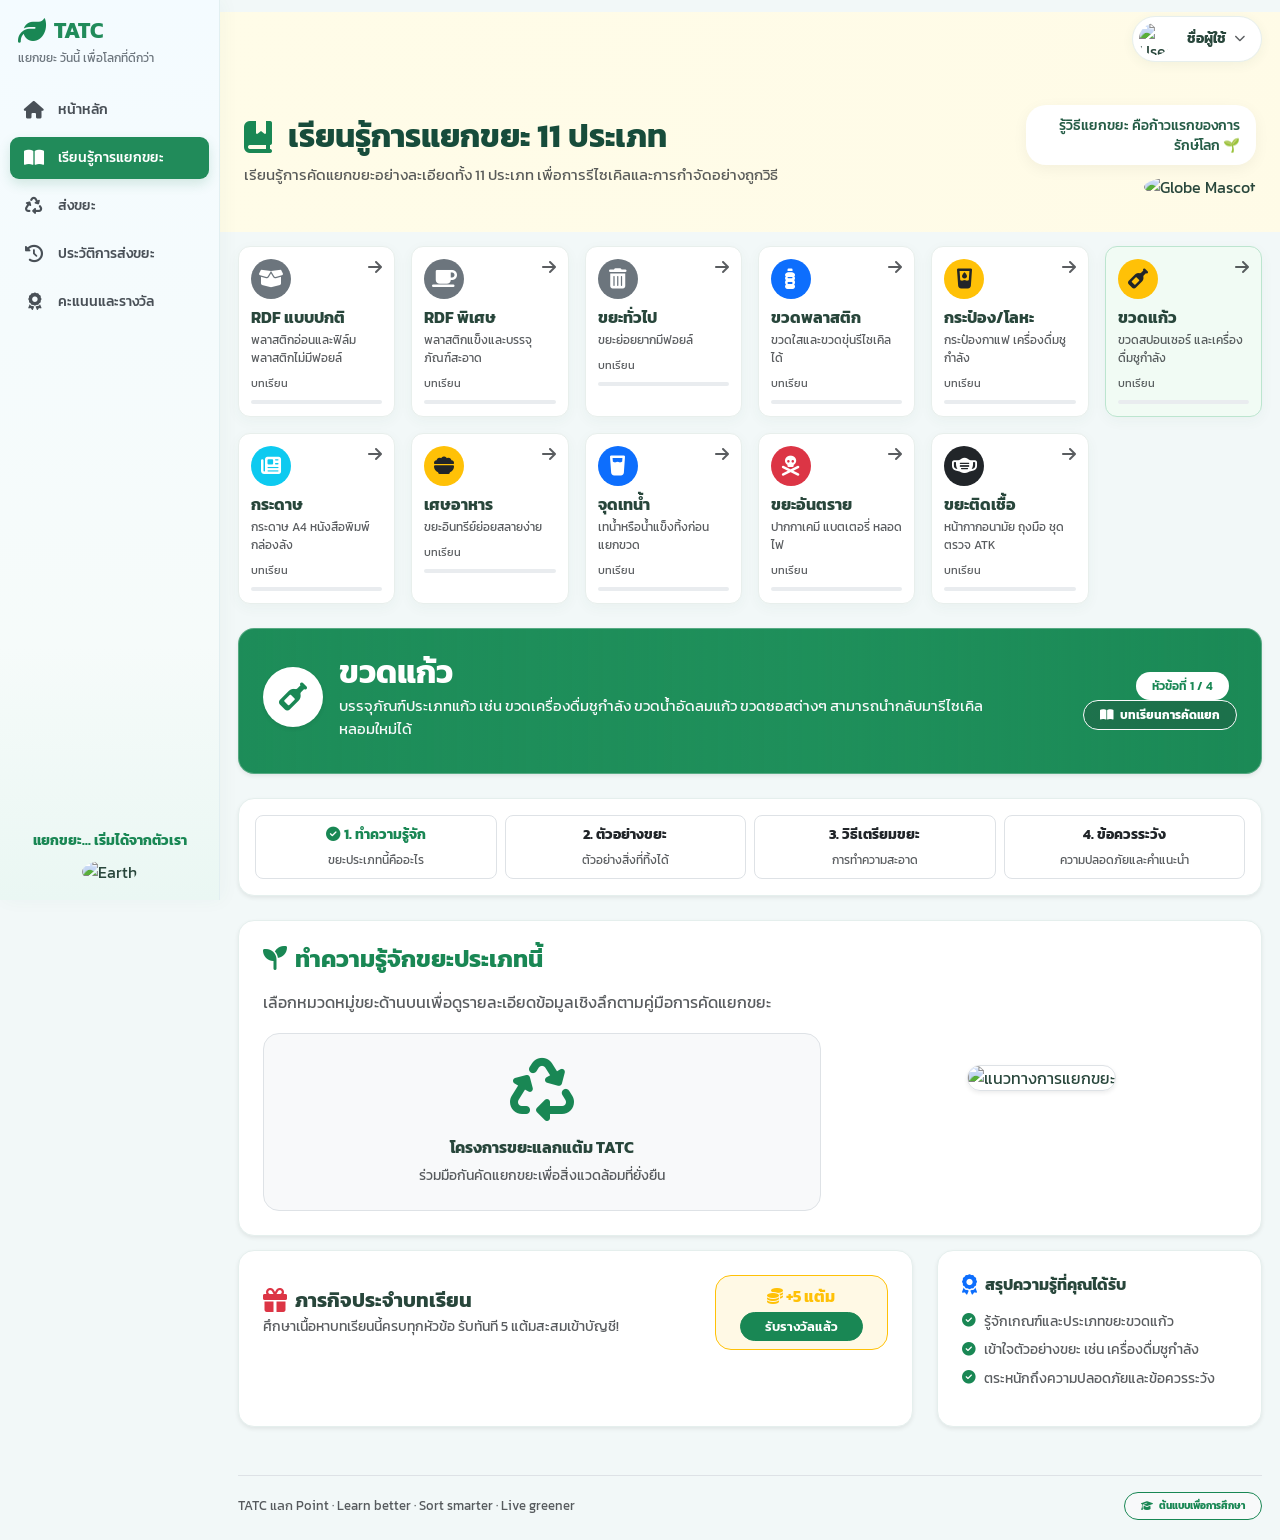
==== commit c9a744a3: "ขวดแก้ว active" ====
--- a/education.html
+++ b/education.html
@@ -985,19 +985,16 @@
             </div>
 
             <!-- 6. ขวดแก้ว (ค่าเริ่มต้น Active) -->
-            <div class="col">
+             <div class="col">
                 <div class="category-card active" data-category="6">
                     <div class="d-flex justify-content-between align-items-start">
-                        <div class="cat-icon bg-success"><i class="fa-solid fa-wine-bottle"></i></div>
+                        <div class="cat-icon bg-warning text-dark"><i class="fa-solid fa-wine-bottle"></i></div>
                         <i class="fa-solid fa-arrow-right text-muted"></i>
                     </div>
                     <h6 class="fw-bold mb-1">ขวดแก้ว</h6>
                     <p class="text-muted mb-2" style="font-size: 0.75rem;">ขวดสปอนเซอร์ และเครื่องดื่มชูกำลัง</p>
-                    <div class="d-flex justify-content-between align-items-center text-muted" style="font-size: 0.7rem;">
-                        <span>เลือกแล้ว</span>
-                        <i class="fa-solid fa-circle-check text-success"></i>
-                    </div>
-                    <div class="progress mt-2" style="height: 4px;"><div class="progress-bar bg-success" style="width: 100%;"></div></div>
+                    <div class="d-flex justify-content-between align-items-center text-muted" style="font-size: 0.7rem;"><span>บทเรียน</span></div>
+                    <div class="progress mt-2" style="height: 4px;"><div class="progress-bar bg-secondary" style="width: 0%;"></div></div>
                 </div>
             </div>
 
@@ -1611,4 +1608,4 @@
         }
     </script>
 </body>
-</html>+</html>
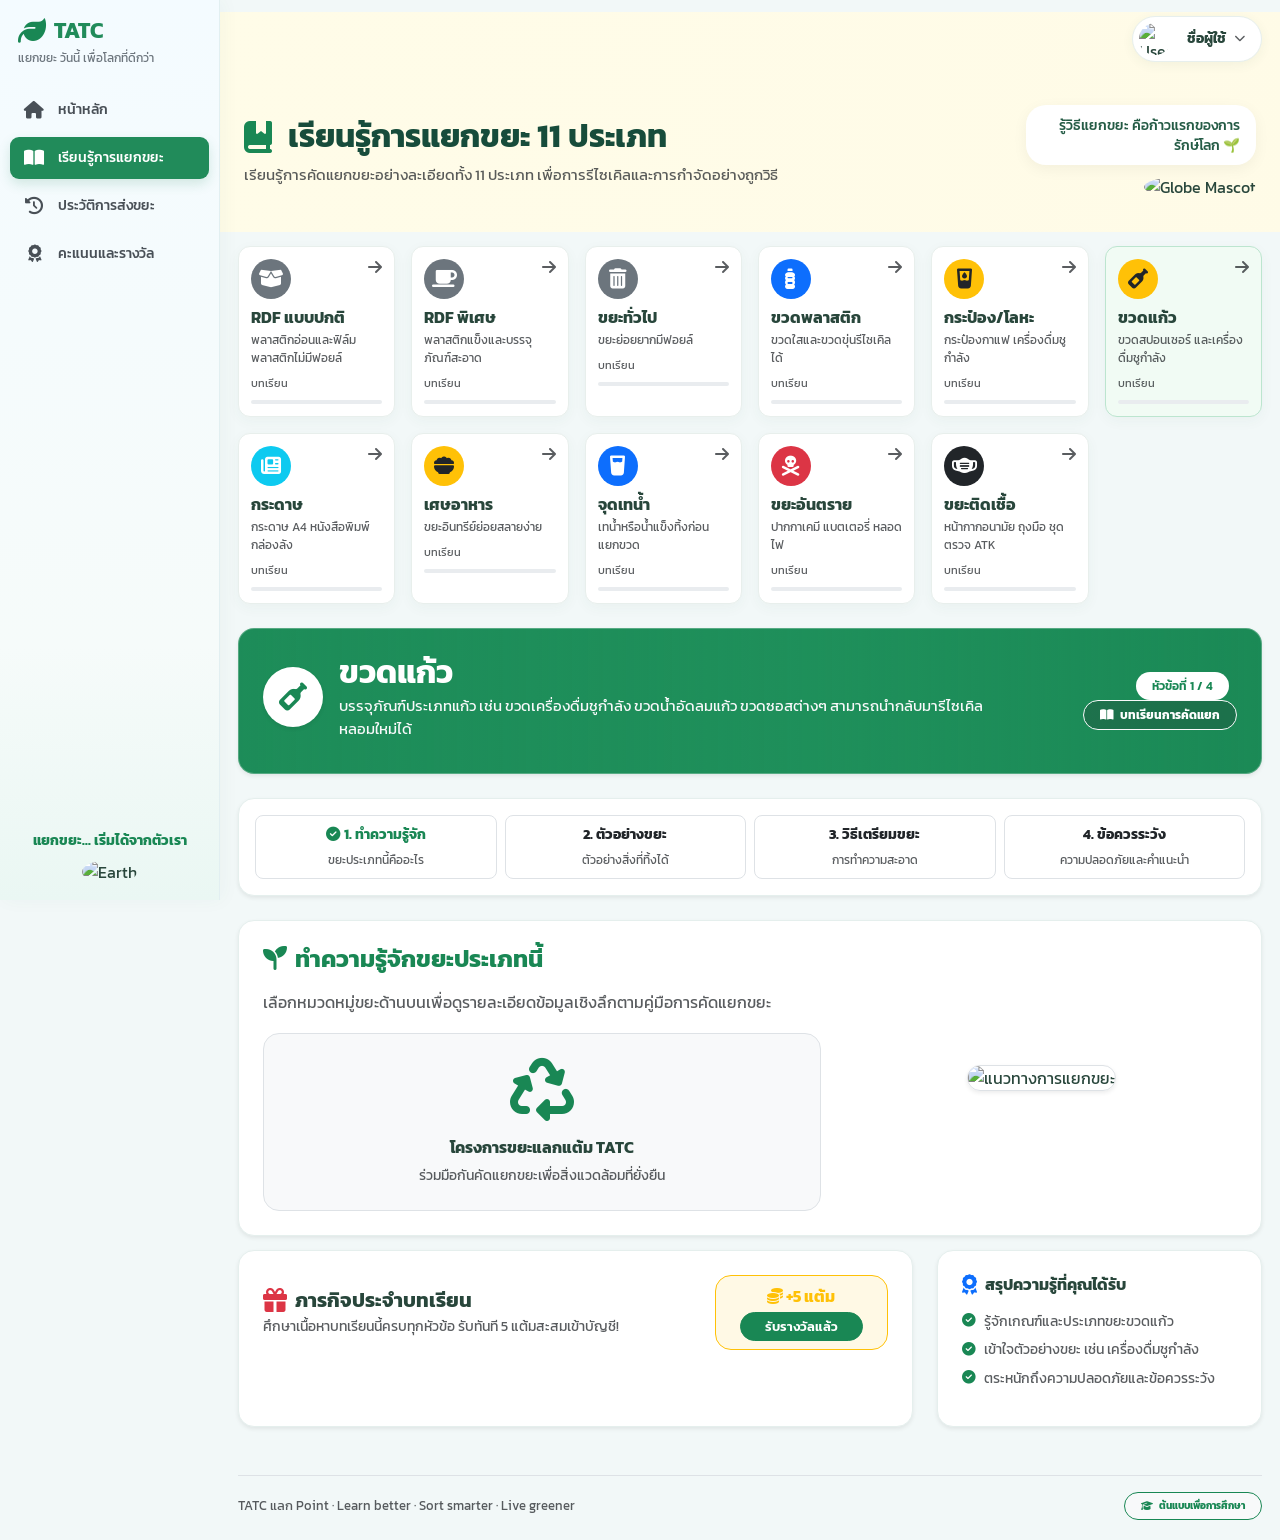
==== commit b67d13ba: "education" ====
--- a/education.html
+++ b/education.html
@@ -852,7 +852,7 @@
             <ul class="sidebar-menu">
                 <li><a href="home.html"><i class="fa-solid fa-house"></i> หน้าหลัก</a></li>
                 <li class="active"><a href="#"><i class="fa-solid fa-book-open"></i> เรียนรู้การแยกขยะ</a></li>
-                <li><a href="send-waste.html"><i class="fa-solid fa-recycle"></i> ส่งขยะ</a></li>
+                <!-- <li><a href="send-waste.html"><i class="fa-solid fa-recycle"></i> ส่งขยะ</a></li> -->
                 <li><a href="history.html"><i class="fa-solid fa-clock-rotate-left"></i> ประวัติการส่งขยะ</a></li>
                 <li><a href="rewards.html"><i class="fa-solid fa-award"></i> คะแนนและรางวัล</a></li>
                 <!-- <li><a href="review.html"><i class="fa-solid fa-clipboard-check"></i> ตรวจสอบขยะ (กรรมการ)</a></li>
@@ -984,8 +984,8 @@
                 </div>
             </div>
 
-            <!-- 6. ขวดแก้ว (ค่าเริ่มต้น Active) -->
-             <div class="col">
+            <!-- 6. ขวดแก้ว  -->
+            <div class="col">
                 <div class="category-card active" data-category="6">
                     <div class="d-flex justify-content-between align-items-start">
                         <div class="cat-icon bg-warning text-dark"><i class="fa-solid fa-wine-bottle"></i></div>
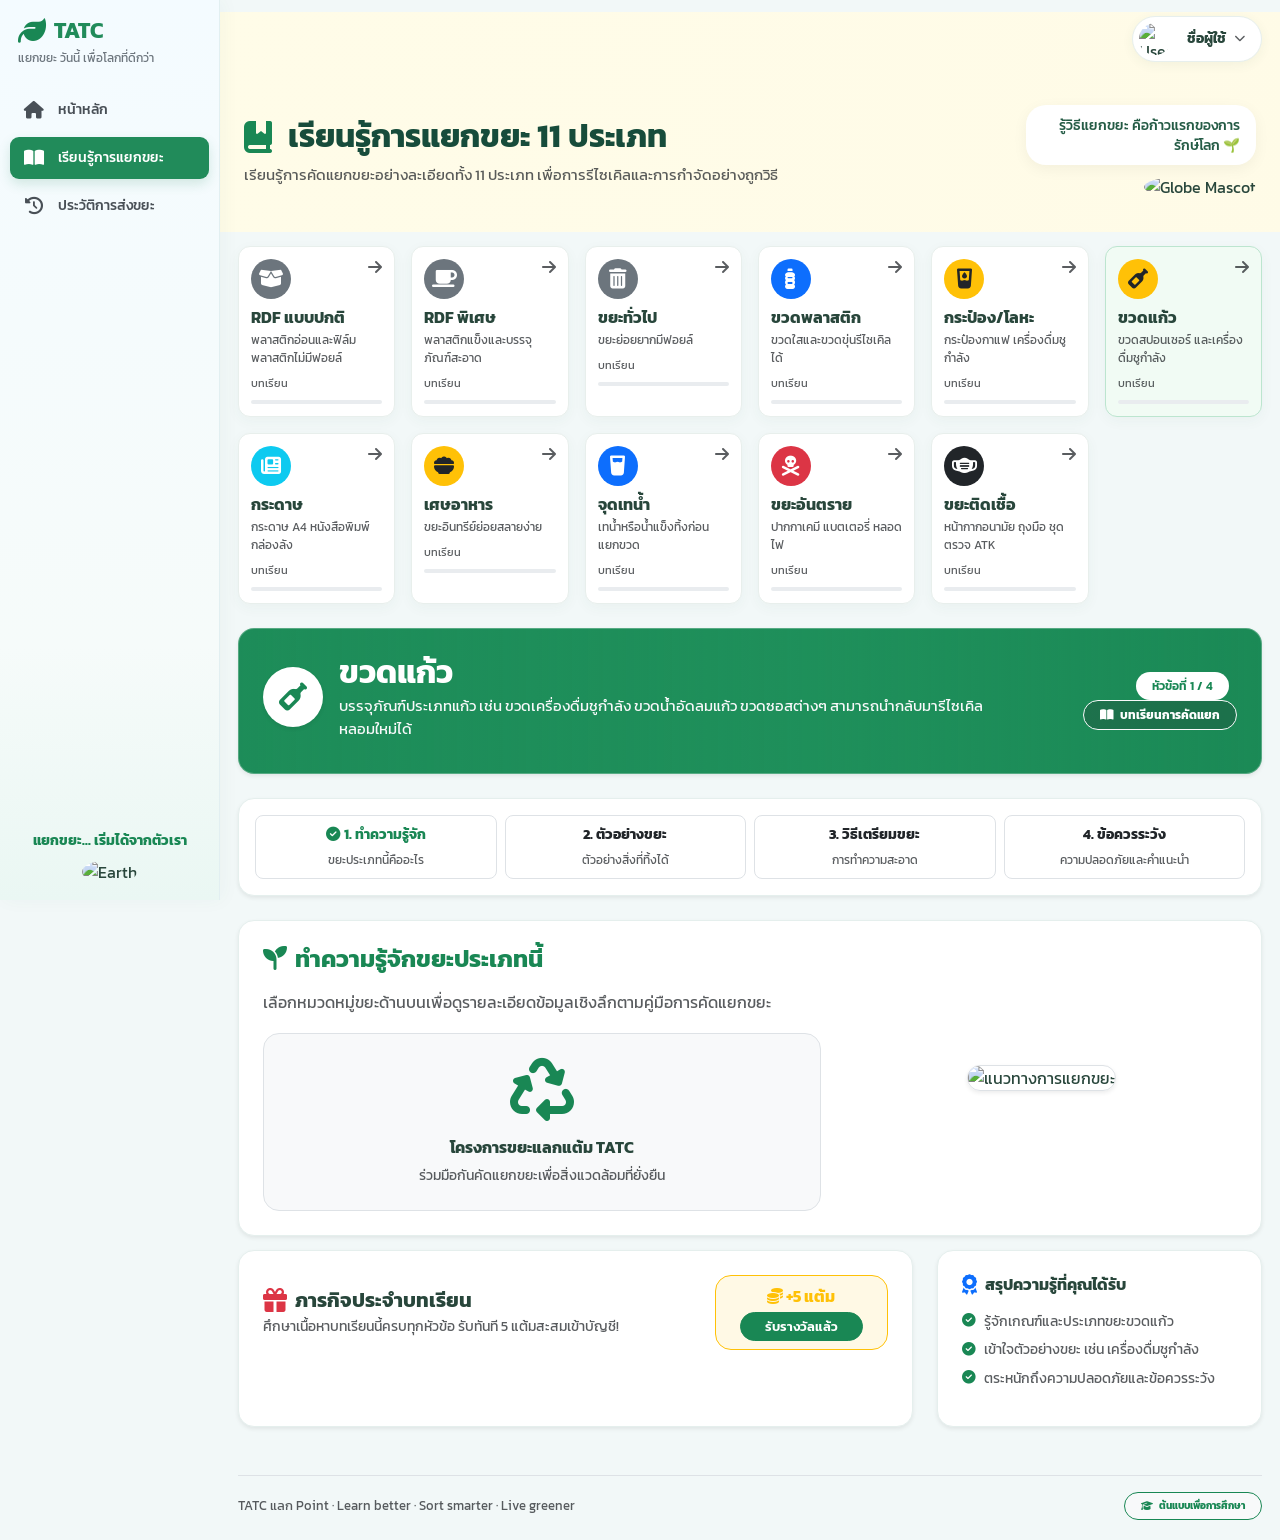
==== commit 3002e516: "Update education.html" ====
--- a/education.html
+++ b/education.html
@@ -854,7 +854,7 @@
                 <li class="active"><a href="#"><i class="fa-solid fa-book-open"></i> เรียนรู้การแยกขยะ</a></li>
                 <!-- <li><a href="send-waste.html"><i class="fa-solid fa-recycle"></i> ส่งขยะ</a></li> -->
                 <li><a href="history.html"><i class="fa-solid fa-clock-rotate-left"></i> ประวัติการส่งขยะ</a></li>
-                <li><a href="rewards.html"><i class="fa-solid fa-award"></i> คะแนนและรางวัล</a></li>
+                <!-- <li><a href="rewards.html"><i class="fa-solid fa-award"></i> คะแนนและรางวัล</a></li> -->
                 <!-- <li><a href="review.html"><i class="fa-solid fa-clipboard-check"></i> ตรวจสอบขยะ (กรรมการ)</a></li>
                 <li><a href="users.html"><i class="fa-solid fa-users-gear"></i> จัดการผู้ใช้งาน (Admin)</a></li>
                 <li><a href="staff-dashboard.html"><i class="fa-solid fa-chart-line"></i> ภาพรวม TAT/TMT</a></li> -->
--- a/shared.css
+++ b/shared.css
@@ -28,6 +28,10 @@
 select,
 textarea {
     font: inherit;
+}
+
+.swal2-container {
+    z-index: 99999 !important;
 }
 
 .sidebar {
